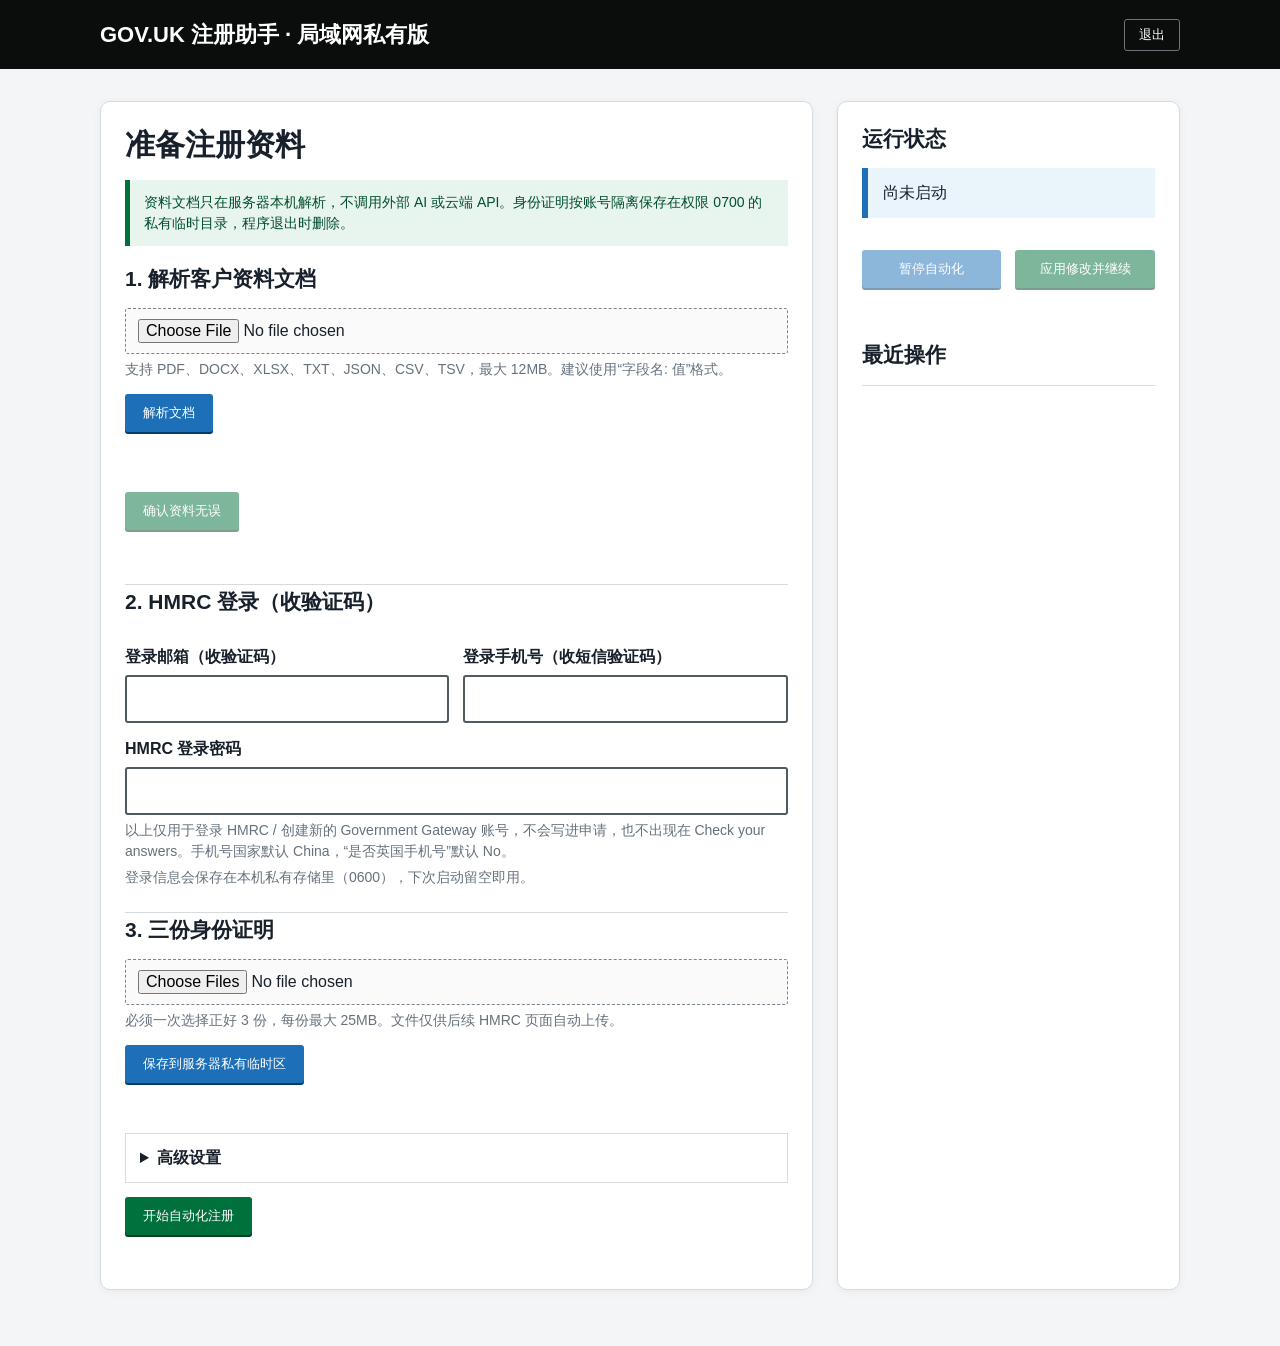
==== vat_automation/static/index.html @ 2636f889 "抓到 GG 账号立刻落库；客户已有账号时自动用 Government Gateway 登录 - remember_gateway_user_id 现在抓到就写本机存储，建号成功后随时中断都不丢账号（不" ====
<!doctype html>
<html lang="zh-CN">
<head>
  <meta charset="utf-8">
  <meta name="viewport" content="width=device-width,initial-scale=1">
  <title>GOV.UK 注册助手</title>
  <style>
    :root { color-scheme:light; --ink:#18212b; --muted:#66717d; --blue:#1d70b8; --green:#00703c; --red:#d4351c; --bg:#f3f5f7; --line:#d6dbe0; }
    * { box-sizing:border-box; }
    body { margin:0; background:var(--bg); color:var(--ink); font:16px/1.5 -apple-system,BlinkMacSystemFont,"Segoe UI",sans-serif; }
    header { background:#0b0c0c; color:white; padding:18px 0; }
    header div,main { width:min(1080px,calc(100% - 32px)); margin:auto; }
    header div { display:flex; align-items:center; justify-content:space-between; gap:16px; }
    header strong { font-size:22px; }
    header .who { font-size:14px; color:#c9ced3; }
    header button { margin:0; padding:6px 14px; background:transparent; border:1px solid #6d7378; color:white; border-radius:3px; font:600 14px inherit; cursor:pointer; box-shadow:none; }
    main { display:grid; grid-template-columns:minmax(0,1.35fr) minmax(300px,.65fr); gap:24px; padding:32px 0 56px; }
    .card { background:white; border:1px solid var(--line); border-radius:10px; padding:24px; box-shadow:0 2px 10px #0000000d; }
    h1,h2,h3 { margin:0 0 16px; line-height:1.25; } h1 { font-size:30px; } h2 { font-size:21px; } h3 { font-size:18px; margin-top:26px; }
    label { display:block; font-weight:650; margin:14px 0 6px; }
    input,select,textarea { width:100%; padding:10px 12px; border:2px solid #505a5f; border-radius:3px; font:inherit; background:white; }
    textarea { min-height:82px; resize:vertical; }
    input:focus,select:focus,textarea:focus { outline:3px solid #ffdd00; border-color:#0b0c0c; }
    input[type=file] { border:1px dashed #7a858e; background:#fafafa; }
    input[readonly] { background:#eef1f3; border-style:dashed; color:var(--muted); }
    .row { display:grid; grid-template-columns:1fr 1fr; gap:14px; }
    button { margin-top:14px; padding:10px 18px; border:0; border-radius:3px; background:var(--green); color:white; font:700 16px inherit; cursor:pointer; box-shadow:0 2px 0 #003d20; }
    button.secondary { background:var(--blue); box-shadow:0 2px 0 #003b67; }
    button.danger { background:var(--red); box-shadow:0 2px 0 #7a1d0f; }
    button:disabled { opacity:.5; cursor:not-allowed; }
    .section { border-top:1px solid var(--line); margin-top:24px; padding-top:4px; }
    .hint,.meta { overflow-wrap:anywhere; color:var(--muted); font-size:14px; margin-top:5px; }
    .notice { padding:12px 14px; margin-bottom:20px; font-size:14px; background:#fff7bf; border-left:5px solid #ffdd00; }
    .local { color:#004f2d; background:#e8f4ee; border-left-color:var(--green); }
    .message { min-height:22px; margin-top:8px; font-size:14px; }
    .message.error { color:var(--red); }
    .message.ok { color:var(--green); }
    .warnings { color:#7a3b00; padding-left:22px; }
    .fields { display:grid; grid-template-columns:1fr 1fr; gap:0 14px; margin-top:10px; }
    .fields .wide { grid-column:1/-1; }
    details { margin-top:20px; border:1px solid var(--line); padding:12px 14px; }
    summary { cursor:pointer; font-weight:700; }
    .group-section { margin-top:14px; border:1px solid var(--line); }
    .group-section > summary { padding:11px 14px; background:#f0f2f4; font-weight:700; }
    .group-badge { margin-left:10px; font-size:13px; font-weight:600; }
    .group-badge.ok { color:var(--green); }
    .group-badge.miss { color:var(--red); }
    .group-body { padding:12px 14px; }
    .group-grid { display:grid; grid-template-columns:1fr 1fr; gap:0 14px; }
    .group-grid .wide { grid-column:1/-1; }
    .field-missing { border-color:var(--red) !important; }
    .addr-preview { border:1px dashed #7a858e; background:#fafafa; padding:12px 14px; margin-top:10px; }
    .addr-preview .addr-title { font-weight:700; font-size:14px; color:var(--muted); }
    .addr-lines { white-space:pre-line; overflow-wrap:anywhere; margin:8px 0 10px; }
    .addr-preview button { margin:0; padding:6px 12px; font-size:14px; box-shadow:none; }
    .fixed-row { display:grid; grid-template-columns:minmax(130px,.85fr) minmax(0,1.7fr); gap:12px; padding:8px 0; border-top:1px solid var(--line); }
    .fixed-row .review-key { font-weight:650; overflow-wrap:anywhere; }
    .fixed-row .review-value { overflow-wrap:anywhere; white-space:pre-line; }
    .status { border-left:6px solid var(--blue); padding:13px 15px; background:#eaf4fb; margin-bottom:18px; }
    .status.waiting_code { border-color:#f47738; background:#fff3e8; }
    .status.pausing,.status.paused { border-color:#ffdd00; background:#fff7bf; }
    .status.reviewing,.status.editing { border-color:#4c2c92; background:#efeaf7; }
    .status.failed,.status.stopped { border-color:var(--red); background:#fbeaea; }
    .status.completed { border-color:var(--green); background:#e8f4ee; }
    #otp { display:none; padding:16px; border:2px solid #f47738; margin:18px 0; background:#fff9f3; }
    #busy { display:none; padding:12px 14px; margin-bottom:16px; font-size:14px; background:#fff7bf; border-left:5px solid #ffdd00; }
    #review { display:none; margin-top:24px; }
    .review-download { display:inline-block; margin:4px 0 10px; font-weight:700; }
    .review-section { margin-top:14px; border:1px solid var(--line); }
    .review-section > summary { padding:11px 14px; background:#f0f2f4; font-weight:700; }
    .review-row { display:grid; grid-template-columns:minmax(130px,.85fr) minmax(0,1.7fr) auto; gap:12px; padding:10px 14px; border-top:1px solid var(--line); align-items:start; }
    .review-row .review-key { font-weight:650; overflow-wrap:anywhere; }
    .review-row .review-value { overflow-wrap:anywhere; white-space:pre-line; }
    .review-row button { margin:0; padding:6px 12px; font-size:14px; box-shadow:none; }
    .review-subject { margin:16px 0 4px; font-weight:700; }
    .events { max-height:360px; overflow:auto; padding:0; list-style:none; border-top:1px solid var(--line); }
    .events li { padding:9px 0; border-bottom:1px solid var(--line); font-size:13px; }
    @media (max-width:800px) { main { grid-template-columns:1fr; } .row,.fields { grid-template-columns:1fr; } .fields .wide { grid-column:auto; } .review-row { grid-template-columns:1fr; gap:6px; } .group-grid { grid-template-columns:1fr; } .group-grid .wide { grid-column:auto; } }
  </style>
</head>
<body>
<header><div><strong id="brand">GOV.UK 注册助手 · 局域网私有版</strong><span><span id="who" class="who"></span> <button id="logout" type="button">退出</button></span></div></header>
<main>
  <section class="card">
    <h1>准备注册资料</h1>
    <p class="hint" id="flow-banner"></p>
    <div class="notice local">资料文档只在服务器本机解析，不调用外部 AI 或云端 API。身份证明按账号隔离保存在权限 0700 的私有临时目录，程序退出时删除。</div>
    <div id="busy"></div>

    <div>
      <h2>1. 解析客户资料文档</h2>
      <input id="source-document" type="file" accept=".pdf,.docx,.xlsx,.txt,.json,.csv,.tsv">
      <div class="hint">支持 PDF、DOCX、XLSX、TXT、JSON、CSV、TSV，最大 12MB。建议使用“字段名: 值”格式。</div>
      <button id="parse-document" class="secondary" type="button">解析文档</button>
      <div id="parse-message" class="message"></div>
      <ul id="parse-warnings" class="warnings"></ul>
      <div id="extracted-groups"></div>
      <button id="confirm-extraction" type="button" disabled>确认资料无误</button>
      <div id="confirm-message" class="message"></div>
    </div>

    <form id="start-form">
      <div class="section">
        <h2>2. HMRC 登录（收验证码）</h2>
        <div class="row">
          <div><label for="email">登录邮箱（收验证码）</label><input id="email" type="email" autocomplete="email"></div>
          <div><label for="phone">登录手机号（收短信验证码）</label><input id="phone" type="tel" autocomplete="tel"></div>
        </div>
        <label for="password">HMRC 登录密码</label>
        <input id="password" type="password" autocomplete="new-password">
        <div class="hint">以上仅用于登录 HMRC / 创建新的 Government Gateway 账号，不会写进申请，也不出现在 Check your answers。手机号国家默认 China，“是否英国手机号”默认 No。</div>
        <div class="hint" id="credential-hint">登录信息会保存在本机私有存储里（0600），下次启动留空即用。</div>
        <button id="clear-credentials" class="secondary" type="button" hidden>清除已保存的登录信息</button>
        <div id="gateway-box" hidden>
          <p class="hint">新建的 Government Gateway User ID：<b id="gateway-user-id"></b>。保存后下次直接用 Government Gateway 登录，不用再手动填。</p>
          <button id="save-credentials" class="secondary" type="button">保存我的 HMRC 登录信息</button>
          <div id="save-credentials-message" class="message"></div>
        </div>
      </div>

      <div class="section" id="identity-section">
        <h2 id="identity-title">3. 三份身份证明</h2>
        <input id="identity-files" type="file" multiple accept=".jpg,.jpeg,.bmp,.png,.pdf,.doc,.docx,.xls,.xlsx,.gif,.txt">
        <div class="hint" id="identity-hint">必须一次选择正好 3 份，每份最大 25MB。文件仅供后续 HMRC 页面自动上传。</div>
        <button id="save-identity" class="secondary" type="button">保存到服务器私有临时区</button>
        <div id="identity-message" class="message"></div>
      </div>

      <details>
        <summary>高级设置</summary>
        <label for="config">配置文件（由服务端启动参数固定）</label><input id="config" readonly>
        <label for="method">登录方式</label>
        <select id="method"><option>Create new sign in details</option><option>Government Gateway</option></select>
        <div class="hint" id="method-hint">新客户选 <b>Create new sign in details</b>：程序会自动建 Government Gateway 账号（需要邮箱、手机、密码）。客户已有账号才选 <b>Government Gateway</b>：需要 Gateway User ID 和密码。</div>
        <label for="user-id">Gateway User ID（已有账号才填）</label><input id="user-id" autocomplete="off">
        <label><input id="fresh" type="checkbox" checked style="width:auto"> 每次使用全新浏览器会话</label>
      </details>

      <button id="start" type="submit">开始自动化注册</button>
      <div id="form-error" class="message error"></div>
    </form>

    <div id="review" class="section">
      <h2>最终核对</h2>
      <div class="notice">请逐项核对下方与 HMRC 核对页一致的内容。确认操作不可撤销：确认后程序会点击 HMRC 的提交按钮，正式提交申请。</div>
      <a id="review-download" class="review-download" href="/api/final-review/pdf" download>存档：下载完整 PDF</a>
      <div id="review-changes"></div>
      <div id="remote-edit" style="display:none">
        <h3 id="remote-edit-heading">远程修改 HMRC 信息</h3>
        <ul id="remote-edit-errors" class="warnings"></ul>
        <div id="remote-edit-fields" class="fields"></div>
        <label for="remote-edit-action">下一步操作</label>
        <select id="remote-edit-action"></select>
        <button id="remote-edit-submit" type="button">保存修改并继续</button>
        <div id="remote-edit-message" class="message"></div>
      </div>
      <div id="review-subject" class="review-subject" hidden></div>
      <label><input id="review-submit-consent" type="checkbox" style="width:auto"> 我确认资料真实、完整且无误，并同意正式提交到 HMRC</label>
      <button id="review-confirm" class="danger" type="button" disabled>确认并提交到 HMRC</button>
      <div id="review-message" class="message"></div>
    </div>
  </section>

  <aside class="card">
    <h2>运行状态</h2>
    <div id="status" class="status">尚未启动</div>
    <div id="otp">
      <strong>请输入刚收到的验证码</strong>
      <input id="code" autocomplete="one-time-code" placeholder="邮箱或短信验证码">
      <button id="send-code" type="button">提交验证码</button>
      <div id="code-error" class="message error"></div>
    </div>
    <div class="row">
      <button id="pause" class="secondary" type="button" disabled>暂停自动化</button>
      <button id="continue" type="button" disabled>应用修改并继续</button>
    </div>
    <div id="pause-error" class="message error"></div>
    <div id="heading" class="meta"></div><div id="url" class="meta"></div>
    <h2 style="margin-top:24px">最近操作</h2><ul id="events" class="events"></ul>

    <div id="admin-panel" style="display:none">
      <h2 style="margin-top:24px">账号管理</h2>
      <ul id="user-list" class="events"></ul>
      <label for="new-username">用户名</label>
      <input id="new-username" autocomplete="off" autocapitalize="none" spellcheck="false">
      <div class="hint">小写字母、数字、点、下划线或短横线，2-32 个字符。</div>
      <label for="new-password">密码（至少 12 个字符）</label>
      <input id="new-password" type="password" autocomplete="new-password">
      <label style="font-weight:400"><input id="new-admin" type="checkbox" style="width:auto"> 授予管理员权限</label>
      <button id="add-user" class="secondary" type="button">添加账号 / 重置密码</button>
      <div id="admin-message" class="message"></div>
    </div>
  </aside>
</main>
<script>
const $ = id => document.getElementById(id);
const esc = value => String(value ?? '').replace(/[&<>"']/g, c => ({'&':'&amp;','<':'&lt;','>':'&gt;','"':'&quot;',"'":'&#39;'}[c]));
const csrf = () => (document.cookie.match(/(?:^|;\s*)vat_csrf=([^;]*)/) || ['', ''])[1];
let extractedValues = {};
let extractedLabels = {};
let identityCount = 0;
let identityRequired = 3;
let credentialsRemembered = false;
let credentialsFromEnv = [];
let credentialsStored = false;
let storedHasPassword = false;
let signInMethodPreset = false;
let extractionConfirmed = false;
let currentStatus = 'idle';
let reviewChangesSignature = '';
let reviewEditInFlight = false;
let remoteEditSignature = '';
let remoteEditInfo = null;

async function post(url, body) {
  const isForm = body instanceof FormData;
  const headers = {'X-CSRF-Token': csrf()};
  if (!isForm) headers['Content-Type'] = 'application/json';
  const response = await fetch(url, {
    method: 'POST',
    headers,
    body: body === undefined ? null : (isForm ? body : JSON.stringify(body))
  });
  if (response.status === 401) { window.location.href = '/login'; throw new Error('登录已过期'); }
  return response;
}

function setMessage(id, text, kind='') {
  const element = $(id); element.textContent = text; element.className = 'message ' + kind;
}

function syncExtractedValues() {
  document.querySelectorAll('[data-extracted-key]').forEach(input => {
    const value = input.value.trim();
    if (value) extractedValues[input.dataset.extractedKey] = value;
    else delete extractedValues[input.dataset.extractedKey];
  });
}

function invalidateConfirmation(message='') {
  extractionConfirmed = false;
  if (message) setMessage('confirm-message', message, 'error');
}

// 与 HMRC Check your answers 的 section 对齐：准备页按同一套分组预演。
const FIELD_GROUPS = [
  {title:'项目信息', fields:['project_code','application_reference'], required:['project_code','application_reference']},
  {title:'关于你（About you）', fields:['full_name','first_name','last_name','birth_date'], required:['full_name','birth_date']},
  {title:'居住地址（Home address）', lineKeys:['home_premises','home_street','home_locality','home_city','home_region','home_postcode','home_country'], sourceKeys:['residential_address'], sourceTitle:'原始居住地址（拆分来源）', required:['home_premises','home_street','home_country']},
  {title:'核实企业（Verify your business）', fields:['business_name','company_registration_number','company_registration_country','company_incorporation_date'], required:['business_name']},
  {title:'业务与经营地址（About the business）', fields:['business_description'], optionalFields:['trading_name'], optionalTitle:'选填：交易名称（不填则 HMRC 沿用公司正式名称）', lineKeys:['premises','street','locality','city','region','postcode','country'], sourceKeys:['business_address','business_postcode'], sourceTitle:'原始注册地址（拆分来源）', required:['premises','street','postcode','country','business_description']},
  {title:'联系方式（会进入申请）', fields:['email','phone','vat_contact_email','business_phone'], required:['email','phone']},
];
const REQUIRED_KEYS = FIELD_GROUPS.flatMap(group => group.required || []);
const VAT_RULES_ROWS = [
  ['Standard rate (20%) VAT taxable turnover for next 12 months','£10,000'],
  ['Reduced rate (5%) VAT taxable turnover for next 12 months','£0'],
  ['Zero rate (0%) VAT taxable turnover for next 12 months','£0'],
  ['Standard Industry Classification codes','47910 - Retail sale via mail order houses or via Internet'],
  ['VAT Returns','按注册月份自动选择季度申报组'],
];
let renderedGroups = [];

function fieldInputHtml(key, wide=false) {
  const label = extractedLabels[key] || key;
  const value = esc(extractedValues[key] || '');
  const control = key === 'business_description'
    ? `<textarea data-extracted-key="${key}">${value}</textarea>`
    : `<input data-extracted-key="${key}" value="${value}">`;
  return `<div class="${wide ? 'wide' : ''}"><label>${esc(label)}</label>${control}</div>`;
}

function renderGroupSection(group, index) {
  const parts = [];
  const optional = group.optionalFields || [];
  const shownOptional = optional.filter(key => (extractedValues[key] || '').trim());
  const hiddenOptional = optional.filter(key => !shownOptional.includes(key));
  const mainFields = [...shownOptional, ...(group.fields || [])];
  if (mainFields.length) {
    parts.push(`<div class="group-grid">${mainFields.map(key => fieldInputHtml(key, key === 'business_description')).join('')}</div>`);
  }
  if (hiddenOptional.length) {
    parts.push(`
      <details class="sub-details">
        <summary>${esc(group.optionalTitle || '选填字段（默认留空）')}</summary>
        <div class="group-grid">${hiddenOptional.map(key => fieldInputHtml(key)).join('')}</div>
      </details>`);
  }
  if (group.lineKeys) {
    const gid = `addr-${index}`;
    parts.push(`
      <div class="addr-preview">
        <div class="addr-title">预览（与 HMRC 核对页一致）</div>
        <div class="addr-lines" data-addr-lines="${gid}"></div>
        <button type="button" class="secondary" data-addr-toggle="${gid}">改地址</button>
      </div>
      <div data-addr-edit="${gid}" hidden>
        <div class="group-grid">${group.lineKeys.map(key => fieldInputHtml(key)).join('')}</div>
      </div>`);
  }
  if (group.sourceKeys && group.sourceKeys.length) {
    parts.push(`
      <details class="sub-details">
        <summary>${esc(group.sourceTitle || '原始地址（拆分来源）')}</summary>
        <div class="group-grid">${group.sourceKeys.map(key => fieldInputHtml(key, true)).join('')}</div>
      </details>`);
  }
  return `
    <details class="group-section" open data-group-index="${index}">
      <summary>${esc(group.title)}<span class="group-badge" data-group-badge></span></summary>
      <div class="group-body">${parts.join('')}</div>
    </details>`;
}

function renderVatRulesSection() {
  return `
    <details class="group-section" open>
      <summary>VAT 细则（固定规则，随申请提交）<span class="group-badge ok">固定</span></summary>
      <div class="group-body">
        ${VAT_RULES_ROWS.map(([key, value]) => `<div class="fixed-row"><div class="review-key">${esc(key)}</div><div class="review-value">${esc(value)}</div></div>`).join('')}
        <div class="hint">固定自动化规则：不从文档解析，也不能在页面中修改。</div>
      </div>
    </details>`;
}

function renderExtractedGroups() {
  const known = new Set(FIELD_GROUPS.flatMap(group => [...(group.fields||[]), ...(group.optionalFields||[]), ...(group.lineKeys||[]), ...(group.sourceKeys||[])]));
  const extras = Object.keys(extractedLabels).filter(key => !known.has(key));
  renderedGroups = extras.length ? [...FIELD_GROUPS, {title:'其他字段', fields:extras, required:[]}] : [...FIELD_GROUPS];
  const wrap = $('extracted-groups');
  wrap.innerHTML = renderedGroups.map(renderGroupSection).join('') + renderVatRulesSection();
  wrap.querySelectorAll('[data-extracted-key]').forEach(input => {
    input.addEventListener('input', () => invalidateConfirmation('资料已修改，请重新确认。'));
  });
  wrap.querySelectorAll('[data-addr-toggle]').forEach(button => {
    button.addEventListener('click', () => {
      const edit = wrap.querySelector(`[data-addr-edit="${button.dataset.addrToggle}"]`);
      edit.hidden = !edit.hidden;
      button.textContent = edit.hidden ? '改地址' : '收起地址编辑';
      updateGroupBadges();
    });
  });
  refreshAddrPreviews();
  updateGroupBadges();
}

function currentFieldValue(key) {
  const input = document.querySelector(`[data-extracted-key="${key}"]`);
  return input ? input.value.trim() : '';
}

function refreshAddrPreviews() {
  document.querySelectorAll('[data-addr-lines]').forEach(el => {
    const group = renderedGroups.find((_, index) => `addr-${index}` === el.dataset.addrLines);
    if (!group) return;
    const lines = group.lineKeys.map(key => currentFieldValue(key)).filter(Boolean);
    el.textContent = lines.length ? lines.join('\n') : '尚未填写，点「改地址」补充。';
  });
}

function updateGroupBadges() {
  document.querySelectorAll('[data-group-index]').forEach(section => {
    const group = renderedGroups[Number(section.dataset.groupIndex)];
    if (!group) return;
    const badge = section.querySelector('[data-group-badge]');
    const required = group.required || [];
    const missing = required.filter(key => !currentFieldValue(key));
    if (!required.length) {
      badge.textContent = ''; badge.className = 'group-badge';
    } else if (!missing.length) {
      badge.textContent = '✓'; badge.className = 'group-badge ok';
    } else {
      badge.textContent = `缺 ${missing.length} 项`; badge.className = 'group-badge miss';
    }
    required.forEach(key => {
      const input = document.querySelector(`[data-extracted-key="${key}"]`);
      if (input) input.classList.toggle('field-missing', !currentFieldValue(key));
    });
  });
}

function revealField(input) {
  let node = input;
  while (node) {
    if (node.tagName === 'DETAILS') node.open = true;
    node = node.parentElement;
  }
  const edit = input.closest('[data-addr-edit]');
  if (edit && edit.hidden) {
    edit.hidden = false;
    const toggle = document.querySelector(`[data-addr-toggle="${edit.dataset.addrEdit}"]`);
    if (toggle) toggle.textContent = '收起地址编辑';
  }
}

$('logout').addEventListener('click', async () => {
  await post('/api/logout');
  window.location.href = '/login';
});

$('parse-document').addEventListener('click', async () => {
  const file = $('source-document').files[0];
  if (!file) { setMessage('parse-message', '请先选择资料文档。', 'error'); return; }
  setMessage('parse-message', '正在服务器本机解析…');
  const data = new FormData(); data.append('file', file);
  try {
    const response = await post('/api/parse-document', data);
    const body = await response.json();
    if (!response.ok) throw new Error(body.detail || '解析失败');
    extractedValues = body.values || {}; extractedLabels = body.labels || {};
    invalidateConfirmation();
    renderExtractedGroups();
    $('confirm-extraction').disabled = false;
    $('parse-warnings').innerHTML = (body.warnings || []).map(item => `<li>${esc(item)}</li>`).join('');
    setMessage('parse-message', `解析完成，识别到 ${Object.keys(extractedValues).length} 个字段。请检查并修正下方内容。`, 'ok');
  } catch (error) { setMessage('parse-message', error.message, 'error'); }
});

$('confirm-extraction').addEventListener('click', () => {
  syncExtractedValues();
  const missing = REQUIRED_KEYS.filter(key => !extractedValues[key]);
  if (missing.length) {
    const names = missing.map(key => extractedLabels[key] || key);
    invalidateConfirmation('以下必要资料仍为空：' + names.join('、'));
    const first = document.querySelector(`[data-extracted-key="${missing[0]}"]`);
    if (first) { revealField(first); first.focus(); }
    return;
  }
  extractionConfirmed = true;
  setMessage('confirm-message', '已确认当前提取资料无误。如再次修改任何字段，需要重新确认。', 'ok');
});

$('extracted-groups').addEventListener('input', event => {
  if (!event.target.dataset.extractedKey) return;
  refreshAddrPreviews();
  updateGroupBadges();
});

$('save-identity').addEventListener('click', async () => {
  const files = [...$('identity-files').files];
  if (files.length !== 3) { setMessage('identity-message', '请一次选择正好 3 份文件。', 'error'); return; }
  setMessage('identity-message', '正在保存到服务器私有临时区…');
  const data = new FormData(); files.forEach(file => data.append('files', file));
  try {
    const response = await post('/api/identity-documents', data);
    const body = await response.json();
    if (!response.ok) throw new Error(body.detail || '保存失败');
    identityCount = body.count;
    setMessage('identity-message', `已安全保存 ${body.count} 份：${body.names.join('、')}`, 'ok');
  } catch (error) { identityCount = 0; setMessage('identity-message', error.message, 'error'); }
});

$('start-form').addEventListener('submit', async event => {
  event.preventDefault(); setMessage('form-error', ''); syncExtractedValues();
  if (!extractionConfirmed) { setMessage('form-error', '请先检查提取结果并点击“确认资料无误”。', 'error'); return; }
  if (!extractedValues.full_name) { setMessage('form-error', '资料中缺少负责人姓名，请先解析文档或在提取结果中补充。', 'error'); return; }
  if (identityCount < identityRequired) { setMessage('form-error', `请先保存 ${identityRequired} 份身份证明文件。`, 'error'); return; }
  const method = $('method').value;
  const hasDefaultCredentials = credentialsStored || credentialsRemembered || credentialsFromEnv.length > 0;
  const passwordReady = !!$('password').value
    || storedHasPassword || credentialsRemembered
    || credentialsFromEnv.includes('HMRC_PASSWORD');
  if (method === 'Government Gateway') {
    const userReady = !!$('user-id').value || credentialsStored || credentialsRemembered;
    if (!userReady) {
      setMessage('form-error', 'Government Gateway 登录要填 Gateway User ID 和密码；客户还没有账号请把登录方式改成“Create new sign in details”。', 'error'); return;
    }
  } else if (!hasDefaultCredentials && !$('email').value) {
    setMessage('form-error', '新建 Government Gateway 账号要填登录邮箱和密码（手机号用于收短信验证码）。', 'error'); return;
  }
  if (!passwordReady) {
    setMessage('form-error', '请填写 HMRC 登录密码；如果所有客户共用同一个密码，把它写进 .env 的 HMRC_PASSWORD 就不用每次填。', 'error'); return;
  }
  const credentials = {
    HMRC_SIGN_IN_METHOD:$('method').value, HMRC_EMAIL:$('email').value,
    HMRC_USER_ID:$('user-id').value, HMRC_PASSWORD:$('password').value,
    HMRC_FULL_NAME:extractedValues.full_name, HMRC_MFA_METHOD:'Text message',
    HMRC_MFA_PHONE:$('phone').value, HMRC_MFA_PHONE_IS_UK:'No',
    HMRC_MFA_PHONE_COUNTRY:'China', HMRC_IS_TAX_AGENT:'No', HMRC_ACCESS_AS_BUSINESS:'Yes'
  };
  try {
    const response = await post('/api/start', {fresh_session:$('fresh').checked, resume:false, credentials, extracted_values:extractedValues, extracted_confirmed:extractionConfirmed});
    const body = await response.json();
    if (!response.ok) throw new Error(body.detail || '启动失败');
    $('password').value = '';
  } catch (error) { setMessage('form-error', error.message, 'error'); }
});

$('clear-credentials').addEventListener('click', async () => {
  setMessage('form-error', '');
  const response = await post('/api/credentials/clear', {});
  const body = await response.json();
  if (!response.ok) { setMessage('form-error', body.detail || '清除失败', 'error'); return; }
  credentialsRemembered = false;
  credentialsStored = false;
  $('password').value = '';
  $('clear-credentials').hidden = true;
  $('credential-hint').textContent = '已清除保存的登录信息，下次启动请重新填写邮箱和密码。';
});

$('save-credentials').addEventListener('click', async () => {
  setMessage('save-credentials-message', '');
  const response = await post('/api/credentials/save', {});
  const body = await response.json();
  if (!response.ok) { setMessage('save-credentials-message', body.detail || '保存失败', 'error'); return; }
  credentialsStored = true;
  setMessage('save-credentials-message', '已保存（本机私有存储，0600）；以后登录方式选 Government Gateway，输入框留空即可。', 'ok');
});

$('send-code').addEventListener('click', async () => {
  setMessage('code-error', '');
  const response = await post('/api/code', {code:$('code').value});
  const body = await response.json();
  if (!response.ok) setMessage('code-error', body.detail || '提交失败', 'error'); else $('code').value = '';
});

$('pause').addEventListener('click', async () => {
  setMessage('pause-error', '');
  const response = await post('/api/pause');
  const body = await response.json();
  if (!response.ok) setMessage('pause-error', body.detail || '暂停失败', 'error');
});

$('continue').addEventListener('click', async () => {
  setMessage('pause-error', ''); syncExtractedValues();
  if (!extractionConfirmed) {
    setMessage('pause-error', '修改资料后请先点击“确认资料无误”。', 'error');
    return;
  }
  const response = await post('/api/continue', {extracted_values:extractedValues, extracted_confirmed:extractionConfirmed});
  const body = await response.json();
  if (!response.ok) setMessage('pause-error', body.detail || '继续失败', 'error');
});

$('review-confirm').addEventListener('click', async () => {
  setMessage('review-message', '');
  if (!$('review-submit-consent').checked) {
    setMessage('review-message', '请先勾选提交确认。', 'error');
    return;
  }
  $('review-confirm').disabled = true;
  const response = await post('/api/final-review/confirm', {confirmed:true});
  const body = await response.json();
  if (!response.ok) {
    setMessage('review-message', body.detail || '提交确认失败', 'error');
    $('review-confirm').disabled = false;
  } else {
    setMessage('review-message', '确认已发送，程序正在点击 HMRC 的提交按钮。', 'ok');
  }
});

function renderRemoteEdit(info) {
  if (!info || !info.available) {
    $('remote-edit').style.display = 'none';
    remoteEditInfo = null;
    remoteEditSignature = '';
    return;
  }
  const signature = JSON.stringify(info);
  $('remote-edit').style.display = 'block';
  if (signature === remoteEditSignature) return;
  remoteEditSignature = signature;
  remoteEditInfo = info;
  $('remote-edit-heading').textContent = info.heading || '远程修改 HMRC 信息';
  $('remote-edit-errors').innerHTML = (info.errors || []).map(item => `<li>${esc(item)}</li>`).join('');
  $('remote-edit-fields').innerHTML = (info.fields || []).map((field, fieldIndex) => {
    const key = esc(field.key || '');
    const label = esc(field.label || field.key || '字段');
    const required = field.required ? ' <span style="color:#d4351c">*</span>' : '';
    const value = field.value;
    if (field.kind === 'radio') {
      const options = (field.options || []).map(option => {
        const checked = String(option.value) === String(value) ? ' checked' : '';
        return `<label style="font-weight:400"><input type="radio" name="remote-${fieldIndex}" data-remote-key="${key}" value="${esc(option.value)}" style="width:auto"${checked}> ${esc(option.label)}</label>`;
      }).join('');
      return `<fieldset class="wide"><legend>${label}${required}</legend>${options}</fieldset>`;
    }
    if (field.kind === 'checkbox-group') {
      const selected = new Set((Array.isArray(value) ? value : []).map(String));
      const options = (field.options || []).map(option => {
        const checked = selected.has(String(option.value)) ? ' checked' : '';
        return `<label style="font-weight:400"><input type="checkbox" data-remote-key="${key}" value="${esc(option.value)}" style="width:auto"${checked}> ${esc(option.label)}</label>`;
      }).join('');
      return `<fieldset class="wide"><legend>${label}${required}</legend>${options}</fieldset>`;
    }
    if (field.kind === 'checkbox') {
      return `<div class="wide"><label style="font-weight:400"><input type="checkbox" data-remote-key="${key}" style="width:auto"${value ? ' checked' : ''}> ${label}${required}</label></div>`;
    }
    if (field.kind === 'select-one') {
      const options = (field.options || []).map(option => `<option value="${esc(option.value)}"${String(option.value) === String(value) ? ' selected' : ''}>${esc(option.label)}</option>`).join('');
      return `<div><label>${label}${required}</label><select data-remote-key="${key}">${options}</select></div>`;
    }
    if (field.kind === 'textarea') {
      return `<div class="wide"><label>${label}${required}</label><textarea data-remote-key="${key}">${esc(value || '')}</textarea></div>`;
    }
    const inputType = ['email','tel','number','date','month'].includes(field.kind) ? field.kind : 'text';
    return `<div><label>${label}${required}</label><input type="${inputType}" data-remote-key="${key}" value="${esc(value || '')}"></div>`;
  }).join('');
  $('remote-edit-action').innerHTML = (info.actions || []).map(action => `<option value="${esc(action)}">${esc(action)}</option>`).join('');
  $('remote-edit-submit').disabled = !(info.actions || []).length;
  setMessage('remote-edit-message', '');
}

$('remote-edit-submit').addEventListener('click', async () => {
  if (!remoteEditInfo) return;
  const answers = {};
  for (const field of (remoteEditInfo.fields || [])) {
    const controls = [...document.querySelectorAll('[data-remote-key]')].filter(item => item.dataset.remoteKey === field.key);
    if (field.kind === 'radio') answers[field.key] = controls.find(item => item.checked)?.value || '';
    else if (field.kind === 'checkbox-group') answers[field.key] = controls.filter(item => item.checked).map(item => item.value);
    else if (field.kind === 'checkbox') answers[field.key] = !!controls[0]?.checked;
    else answers[field.key] = controls[0]?.value ?? '';
  }
  $('remote-edit-submit').disabled = true;
  setMessage('remote-edit-message', '正在应用到 HMRC…');
  const response = await post('/api/final-review/edit/submit', {answers, action:$('remote-edit-action').value});
  const body = await response.json();
  if (!response.ok) {
    setMessage('remote-edit-message', body.detail || '远程修改提交失败', 'error');
    $('remote-edit-submit').disabled = false;
  } else {
    setMessage('remote-edit-message', '已发送，正在等待 HMRC 返回下一页。', 'ok');
  }
});

$('review-submit-consent').addEventListener('change', () => {
  $('review-confirm').disabled = currentStatus !== 'reviewing' || !$('review-submit-consent').checked;
});

let isAdmin = false;
let usersLoaded = false;

async function loadUsers() {
  try {
    const response = await fetch('/api/users');
    if (!response.ok) return;
    const body = await response.json();
    $('user-list').innerHTML = body.users.map(item =>
      `<li>${esc(item.username)}${item.admin ? ' · <b>管理员</b>' : ''} <a href="#" data-remove-user="${esc(item.username)}" style="float:right;color:var(--red)">删除</a></li>`
    ).join('');
    document.querySelectorAll('[data-remove-user]').forEach(link => {
      link.addEventListener('click', async event => {
        event.preventDefault();
        const name = link.dataset.removeUser;
        if (!confirm(`确认删除账号 ${name}？其会话将立即失效。`)) return;
        const removal = await post('/api/users/delete', {username: name});
        const result = await removal.json();
        if (!removal.ok) setMessage('admin-message', result.detail || '删除失败', 'error');
        else { setMessage('admin-message', `已删除 ${name}`, 'ok'); loadUsers(); }
      });
    });
  } catch (_) {}
}

$('add-user').addEventListener('click', async () => {
  setMessage('admin-message', '');
  const response = await post('/api/users', {
    username: $('new-username').value.trim(),
    password: $('new-password').value,
    admin: $('new-admin').checked
  });
  const body = await response.json();
  if (!response.ok) { setMessage('admin-message', body.detail || '操作失败', 'error'); return; }
  setMessage('admin-message', body.action === 'reset' ? `已重置 ${body.user} 的密码` : `已创建账号 ${body.user}`, 'ok');
  $('new-username').value = ''; $('new-password').value = ''; $('new-admin').checked = false;
  loadUsers();
});

function showAdmin(admin) {
  isAdmin = !!admin;
  $('admin-panel').style.display = isAdmin ? 'block' : 'none';
  if (isAdmin && !usersLoaded) { usersLoaded = true; loadUsers(); }
}

function renderReviewChanges(changes) {
  reviewEditInFlight = false;
  const wrap = $('review-changes');
  if (!changes.length) {
    wrap.innerHTML = '<p class="hint">当前 HMRC 核对页没有可修改的项目，请对照上方存档逐项核对。</p>';
    return;
  }
  const groups = new Map();
  for (const item of changes) {
    const section = (item.section || '').trim() || '申请内容';
    if (!groups.has(section)) groups.set(section, []);
    groups.get(section).push(item);
  }
  wrap.innerHTML = [...groups.entries()].map(([section, items]) => `
    <details class="review-section" open>
      <summary>${esc(section)}</summary>
      ${items.map(item => `
        <div class="review-row">
          <div class="review-key">${esc(item.field || item.label)}</div>
          <div class="review-value">${esc(item.value || '—')}</div>
          <button type="button" class="secondary review-change-btn" data-change-target="${esc(item.id)}">修改</button>
        </div>`).join('')}
    </details>`).join('');
  wrap.querySelectorAll('.review-change-btn').forEach(button => {
    button.addEventListener('click', () => requestReviewEdit(button.dataset.changeTarget));
  });
  updateReviewButtons();
}

function updateReviewButtons() {
  document.querySelectorAll('.review-change-btn').forEach(button => {
    button.disabled = currentStatus !== 'reviewing' || reviewEditInFlight;
  });
}

async function requestReviewEdit(target) {
  setMessage('review-message', '');
  reviewEditInFlight = true;
  updateReviewButtons();
  const response = await post('/api/final-review/edit', {target});
  const body = await response.json();
  if (!response.ok) {
    setMessage('review-message', body.detail || '进入修改模式失败', 'error');
    reviewEditInFlight = false;
    updateReviewButtons();
  } else {
    $('review-submit-consent').checked = false;
    setMessage('review-message', '正在读取所选 HMRC 修改页面，字段和当前值会同步到下方。', 'ok');
  }
}

function showReview(info) {
  if (!info || !info.available) {
    $('review').style.display = 'none';
    $('review-submit-consent').checked = false;
    $('review-confirm').disabled = true;
    renderRemoteEdit(null);
    return;
  }
  $('review').style.display = 'block';
  const subject = (extractedValues.business_name || '').trim();
  $('review-subject').hidden = !subject;
  if (subject) {
    $('review-subject').textContent = `将把 ${subject} 的 VAT 注册申请正式提交到 HMRC，操作不可撤销。`;
  }
  if (info.pdf) {
    $('review-download').setAttribute('href', '/api/final-review/pdf');
    $('review-download').textContent = '存档：下载完整 PDF';
  } else if (info.png) {
    $('review-download').setAttribute('href', '/api/final-review/png');
    $('review-download').textContent = '存档：下载完整截图（PDF 生成失败）';
  }
  const changes = info.changes || [];
  const changesSignature = JSON.stringify(changes);
  if (changesSignature !== reviewChangesSignature) {
    reviewChangesSignature = changesSignature;
    renderReviewChanges(changes);
  }
  renderRemoteEdit(info.edit);
}

let flowSignature = '';
function showFlow(flowName, configName) {
  // 同一个服务端配置只渲染一次，避免每秒刷新时反复改写标题。
  const signature = `${flowName}|${configName}`;
  if (signature === flowSignature) return;
  flowSignature = signature;
  $('brand').textContent = flowName
    ? `${flowName} · 局域网私有版`
    : 'GOV.UK 注册助手 · 局域网私有版';
  document.title = flowName ? `${flowName} · 注册助手` : 'GOV.UK 注册助手';
  $('flow-banner').textContent = configName
    ? `当前流程：${flowName || '配置里未声明 flow_name'}　配置文件：${configName}`
    : '';
}

async function refresh() {
  try {
    const response = await fetch('/api/status');
    if (response.status === 401) { window.location.href = '/login'; return; }
    const state = await response.json();
    currentStatus = state.status || 'idle';
    $('who').textContent = state.user ? '当前账号：' + state.user : '';
    if ($('config').value !== (state.config || '')) $('config').value = state.config || '';
    $('status').className = 'status ' + state.status; $('status').textContent = state.message;
    $('heading').textContent = state.heading ? '页面：' + state.heading : '';
    $('url').textContent = state.url ? 'URL：' + state.url : '';
    $('otp').style.display = state.status === 'waiting_code' ? 'block' : 'none';
    $('busy').style.display = state.busy_with ? 'block' : 'none';
    if (state.busy_with) $('busy').textContent = `当前有 ${state.busy_with} 的任务在运行，一次只能跑一个客户，请等待其结束。`;
    $('start').disabled = ['starting','running','waiting_code','pausing','paused','reviewing','editing'].includes(state.status) || !!state.busy_with;
    $('pause').disabled = state.status !== 'running';
    $('continue').disabled = state.status !== 'paused';
    identityCount = state.identity_documents || identityCount;
    credentialsRemembered = !!state.credentials_saved;
    $('clear-credentials').hidden = !credentialsRemembered;
    credentialsFromEnv = state.credentials_env || [];
    $('gateway-box').hidden = !state.gateway_user_id;
    $('gateway-user-id').textContent = state.gateway_user_id || '';
    const stored = state.credentials_stored || {};
    storedHasPassword = !!stored.has_password;
    if (stored.saved) {
      credentialsStored = true;
      const scope = state.credential_key && state.credential_key !== state.user
        ? `该客户（${state.credential_key}）` : '你';
      $('credential-hint').textContent =
        `已保存${scope}的 HMRC 登录信息：User ID ${stored.user_id || '（无）'}`
        + `${stored.email ? '，邮箱 ' + stored.email : ''}`
        + `${stored.has_password ? '，密码已保存' : '，但没有保存密码'}`
        + `。输入框留空即用。`;
    } else {
      credentialsStored = false;
    }
    if (!stored.saved && credentialsFromEnv.length) {
      const fixed = credentialsFromEnv.includes('HMRC_PASSWORD')
        ? '（含固定密码，所有客户共用）' : '';
      $('credential-hint').textContent = `已从 .env 读取：${credentialsFromEnv.join('、')}${fixed}，对应输入框可以留空。`;
    } else if (!stored.saved && credentialsRemembered) {
      $('credential-hint').textContent = '已记住上次的 HMRC 登录信息（仅本机内存）：失败重试不用再输密码，重启服务即失效。';
    }
    if (credentialsFromEnv.includes('HMRC_PASSWORD')) $('password').placeholder = '留空即用 .env 里的固定密码';
    showFlow(state.flow_name || '', state.config || '');
    if (!signInMethodPreset && (stored.saved || state.sign_in_method)) {
      // 该客户已存过 GG 账号就预选 Government Gateway，否则用流程配置的默认方式。
      $('method').value = stored.saved ? 'Government Gateway' : state.sign_in_method;
      signInMethodPreset = true;
      if (stored.saved) {
        $('method-hint').textContent =
          '该客户已有 Government Gateway 账号，登录方式已自动选为 Government Gateway；'
          + '要重新建号请改成 Create new sign in details。';
      }
    }
    const required = Number(state.identity_required ?? 3);
    if (required !== identityRequired) {
      identityRequired = required;
      $('identity-section').style.display = required > 0 ? '' : 'none';
      $('identity-title').textContent = `3. ${required} 份身份证明`;
      $('identity-hint').textContent = `必须一次选择正好 ${required} 份，每份最大 25MB。文件仅供后续 HMRC 页面自动上传。`;
    }
    showAdmin(state.admin);
    showReview(state.final_review);
    updateReviewButtons();
    $('review-confirm').disabled = currentStatus !== 'reviewing' || !$('review-submit-consent').checked;
    $('events').innerHTML = [...state.events].reverse().map(item => `<li><b>${esc(item.event)}</b>${item.heading ? ' · '+esc(item.heading) : ''}${item.text ? ' · '+esc(item.text) : ''}</li>`).join('');
  } catch (_) {}
}
setInterval(refresh,1000); refresh();
</script>
</body>
</html>
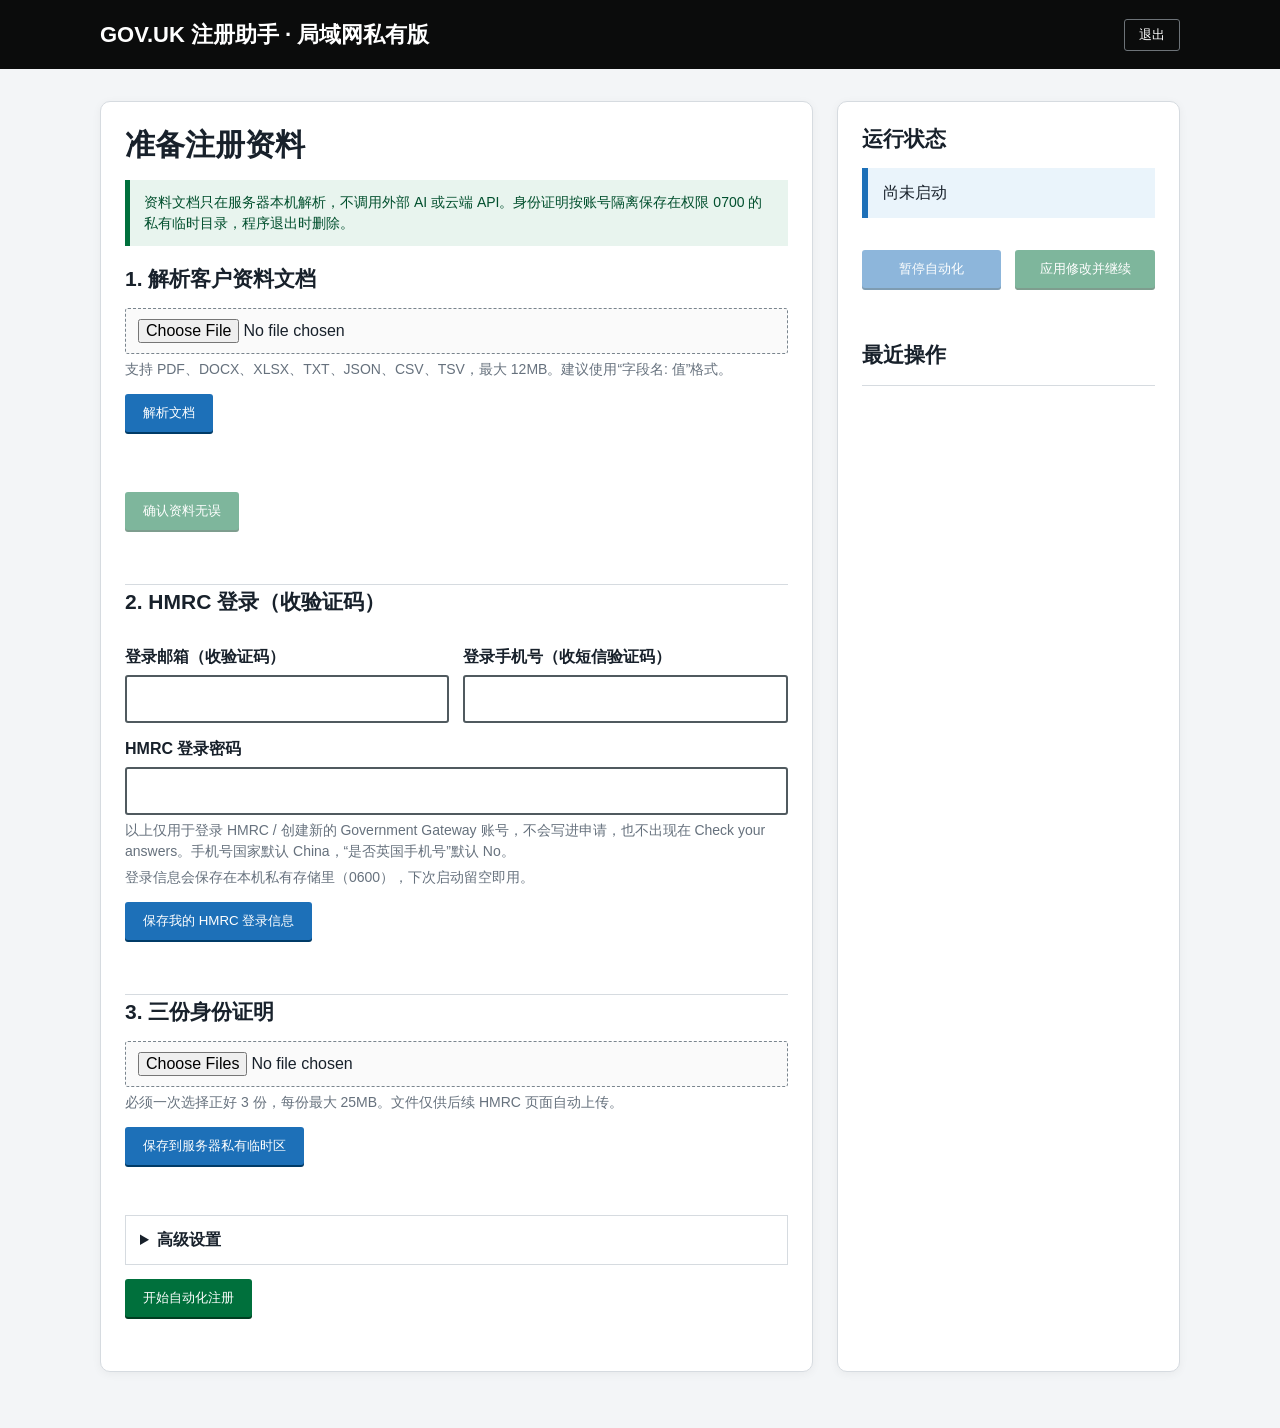
==== commit 751d19e0: "高级设置可直接保存登录信息：按钮常显、按项目编号存 - 保存按钮从"建号成功"框里挪出来常显，不跑任务也能存/改（配合高级设置的 Gateway User ID、邮箱、密码、手机） - 保存时带上解析" ====
--- a/vat_automation/static/index.html
+++ b/vat_automation/static/index.html
@@ -110,12 +110,14 @@
         <input id="password" type="password" autocomplete="new-password">
         <div class="hint">以上仅用于登录 HMRC / 创建新的 Government Gateway 账号，不会写进申请，也不出现在 Check your answers。手机号国家默认 China，“是否英国手机号”默认 No。</div>
         <div class="hint" id="credential-hint">登录信息会保存在本机私有存储里（0600），下次启动留空即用。</div>
+        <div id="gateway-box" hidden>
+          <p class="hint">新建的 Government Gateway User ID：<b id="gateway-user-id"></b>（HMRC 页面上是两位一组显示，如 33 19 56 57 67 51）。</p>
+          <label for="gateway-user-id-input">核对 / 修改 User ID（12 位数字，保存前请和 HMRC 页面或邮件核对）</label>
+          <input id="gateway-user-id-input" autocomplete="off" inputmode="numeric">
+        </div>
+        <button id="save-credentials" class="secondary" type="button">保存我的 HMRC 登录信息</button>
         <button id="clear-credentials" class="secondary" type="button" hidden>清除已保存的登录信息</button>
-        <div id="gateway-box" hidden>
-          <p class="hint">新建的 Government Gateway User ID：<b id="gateway-user-id"></b>。保存后下次直接用 Government Gateway 登录，不用再手动填。</p>
-          <button id="save-credentials" class="secondary" type="button">保存我的 HMRC 登录信息</button>
-          <div id="save-credentials-message" class="message"></div>
-        </div>
+        <div id="save-credentials-message" class="message"></div>
       </div>
 
       <div class="section" id="identity-section">
@@ -500,11 +502,27 @@
 
 $('save-credentials').addEventListener('click', async () => {
   setMessage('save-credentials-message', '');
-  const response = await post('/api/credentials/save', {});
+  // 允许在保存前手改 User ID（抓取可能被页面里其它数字干扰）。
+  const response = await post('/api/credentials/save', {
+    // 解析资料后就知道项目编号，用它作为存储键（和 EORI 那轮对齐）。
+    project_code: (extractedValues.project_code || '').trim(),
+    credentials: {
+      HMRC_USER_ID: $('gateway-user-id-input').value || $('user-id').value,
+      HMRC_EMAIL: $('email').value,
+      HMRC_PASSWORD: $('password').value,
+      HMRC_MFA_PHONE: $('phone').value
+    }
+  });
   const body = await response.json();
   if (!response.ok) { setMessage('save-credentials-message', body.detail || '保存失败', 'error'); return; }
   credentialsStored = true;
-  setMessage('save-credentials-message', '已保存（本机私有存储，0600）；以后登录方式选 Government Gateway，输入框留空即可。', 'ok');
+  const saved = body.credentials || {};
+  setMessage(
+    'save-credentials-message',
+    `已保存${body.key ? '到 ' + body.key : ''}：User ID ${saved.user_id || '（未填）'}`
+      + `${saved.has_password ? '，密码已存' : ''}。本机私有存储（0600），以后输入框留空即用。`,
+    'ok'
+  );
 });
 
 $('send-code').addEventListener('click', async () => {
@@ -789,8 +807,14 @@
     credentialsRemembered = !!state.credentials_saved;
     $('clear-credentials').hidden = !credentialsRemembered;
     credentialsFromEnv = state.credentials_env || [];
-    $('gateway-box').hidden = !state.gateway_user_id;
+    $('gateway-box').hidden = !(state.gateway_user_id || stored.saved);
     $('gateway-user-id').textContent = state.gateway_user_id || '';
+    const gatewayInput = $('gateway-user-id-input');
+    if (state.gateway_user_id && !gatewayInput.value) {
+      gatewayInput.value = state.gateway_user_id;
+    }
+    gatewayInput.placeholder = state.gateway_user_id
+      ? '' : `留空 = 保留已存的 ${stored.user_id || ''}`;
     const stored = state.credentials_stored || {};
     storedHasPassword = !!stored.has_password;
     if (stored.saved) {
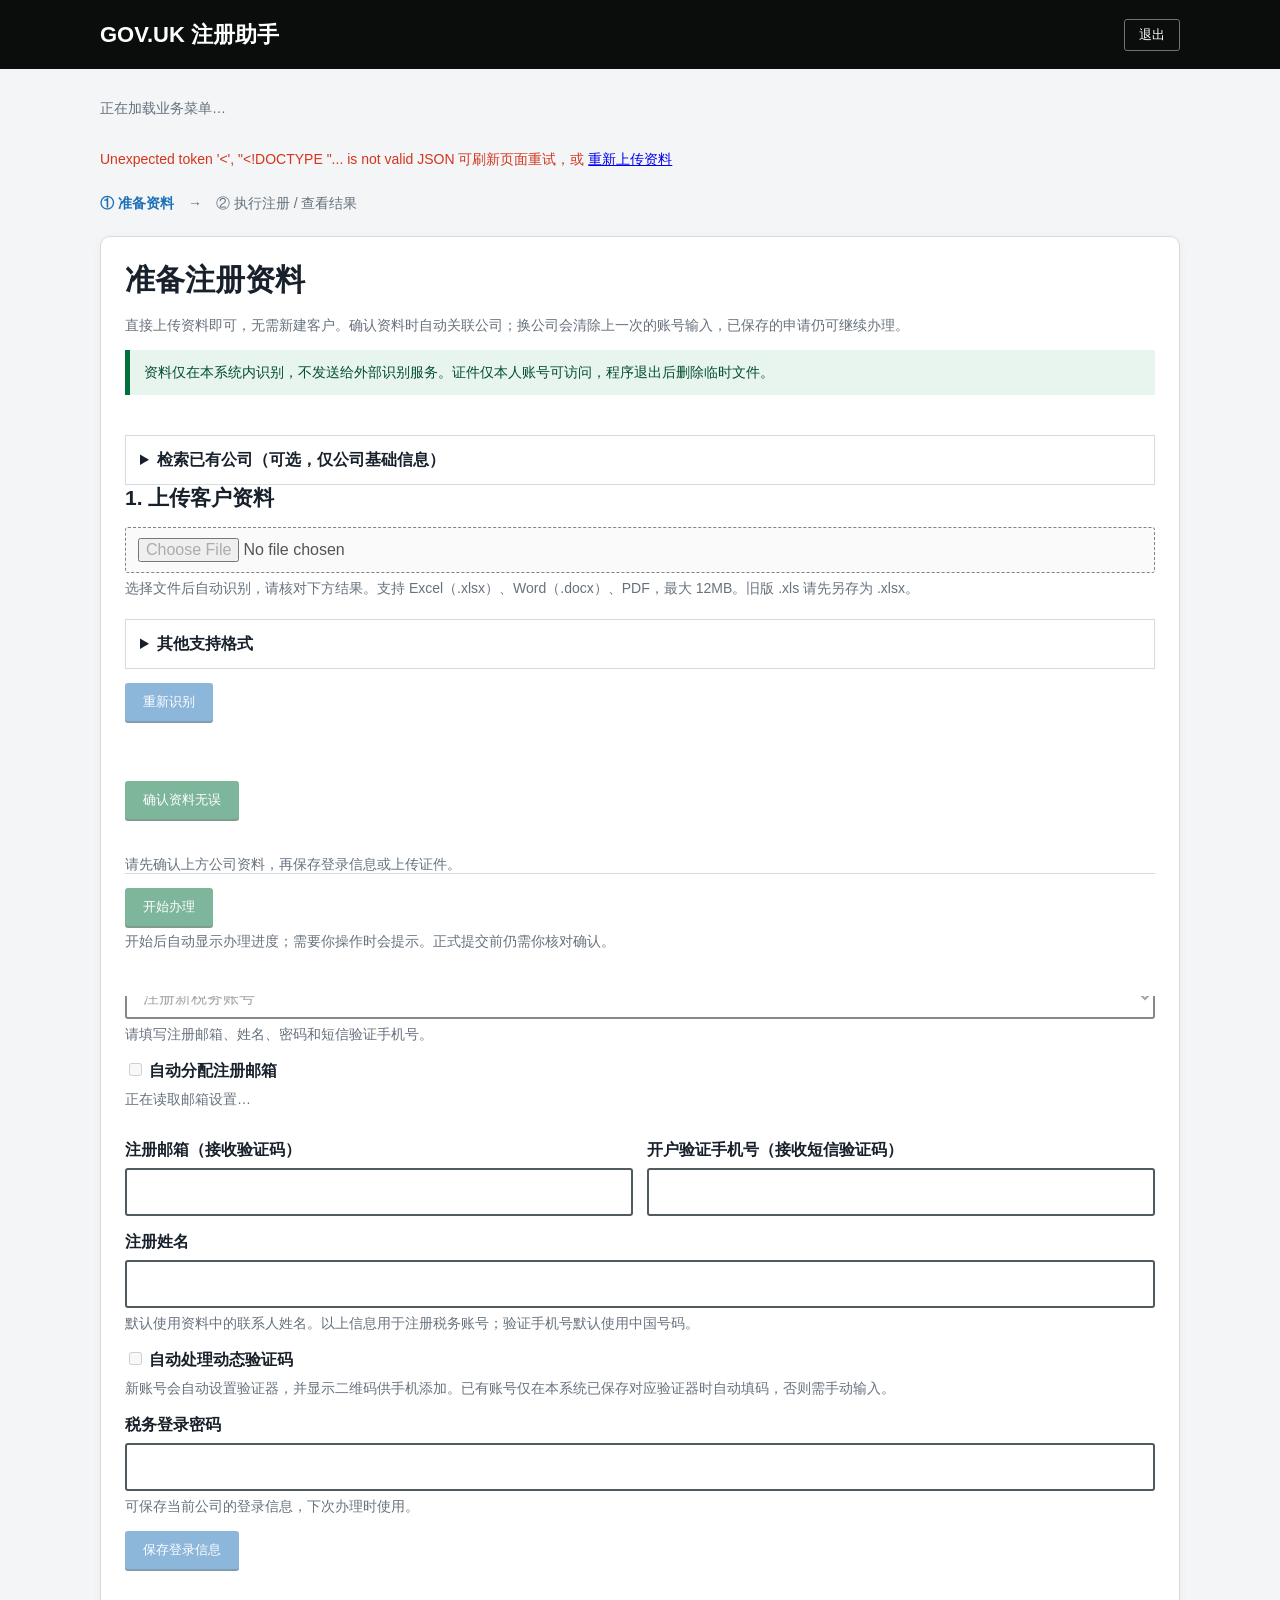
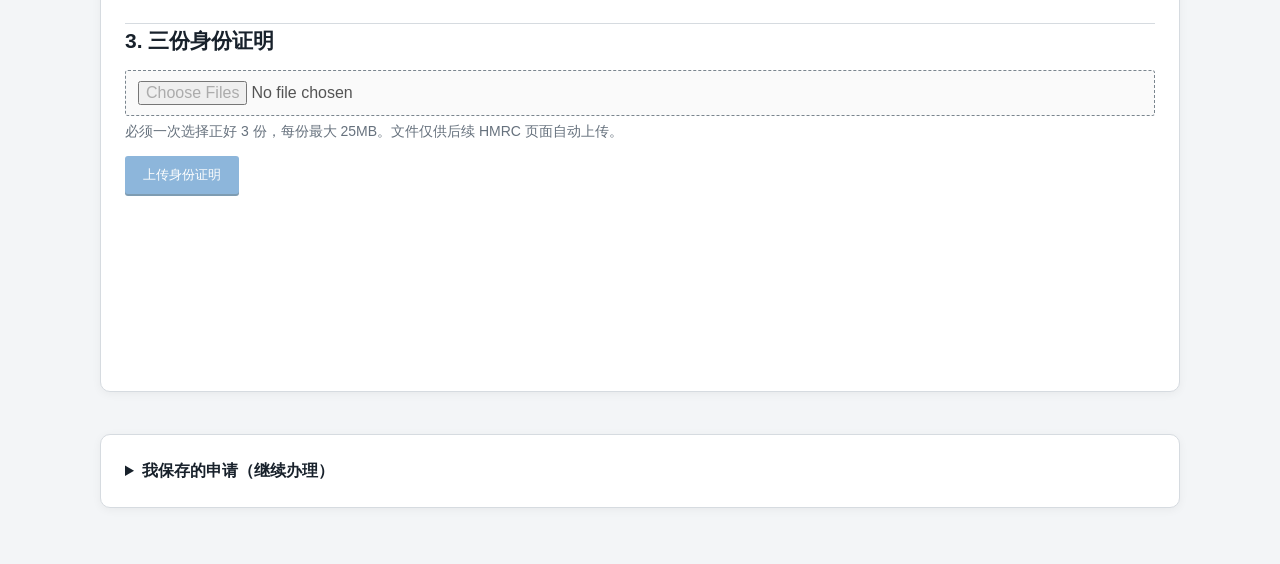
==== commit c66abbd9: "fix: 完善地址国家识别并保留注册号填税号规则" ====
--- a/vat_automation/static/index.html
+++ b/vat_automation/static/index.html
@@ -7,6 +7,7 @@
   <style>
     :root { color-scheme:light; --ink:#18212b; --muted:#66717d; --blue:#1d70b8; --green:#00703c; --red:#d4351c; --bg:#f3f5f7; --line:#d6dbe0; }
     * { box-sizing:border-box; }
+    [hidden] { display:none !important; }
     body { margin:0; background:var(--bg); color:var(--ink); font:16px/1.5 -apple-system,BlinkMacSystemFont,"Segoe UI",sans-serif; }
     header { background:#0b0c0c; color:white; padding:18px 0; }
     header div,main { width:min(1080px,calc(100% - 32px)); margin:auto; }
@@ -14,7 +15,12 @@
     header strong { font-size:22px; }
     header .who { font-size:14px; color:#c9ced3; }
     header button { margin:0; padding:6px 14px; background:transparent; border:1px solid #6d7378; color:white; border-radius:3px; font:600 14px inherit; cursor:pointer; box-shadow:none; }
-    main { display:grid; grid-template-columns:minmax(0,1.35fr) minmax(300px,.65fr); gap:24px; padding:32px 0 56px; }
+    main { display:grid; grid-template-columns:minmax(0,1fr); gap:22px; padding:24px 0 56px; }
+    .business-menu { grid-column:1/-1; display:flex; flex-wrap:wrap; gap:12px; }
+    .business-menu a { flex:1; min-width:180px; padding:16px 20px; background:white; border:2px solid var(--line); border-radius:8px; color:var(--ink); font-weight:700; text-decoration:none; }
+    .business-menu a:hover { border-color:var(--blue); }
+    .business-menu a[aria-current=page] { background:#eaf4fb; border-color:var(--blue); color:#124b7b; }
+    .business-menu a:focus-visible { outline:3px solid #ffdd00; outline-offset:2px; }
     .card { background:white; border:1px solid var(--line); border-radius:10px; padding:24px; box-shadow:0 2px 10px #0000000d; }
     h1,h2,h3 { margin:0 0 16px; line-height:1.25; } h1 { font-size:30px; } h2 { font-size:21px; } h3 { font-size:18px; margin-top:26px; }
     label { display:block; font-weight:650; margin:14px 0 6px; }
@@ -59,10 +65,17 @@
     .status { border-left:6px solid var(--blue); padding:13px 15px; background:#eaf4fb; margin-bottom:18px; }
     .status.waiting_code { border-color:#f47738; background:#fff3e8; }
     .status.pausing,.status.paused { border-color:#ffdd00; background:#fff7bf; }
+    .status.stopping { border-color:#f47738; background:#fff3e8; }
+    .status.waiting_recorder { border-color:var(--blue); background:#eaf4fb; }
     .status.reviewing,.status.editing { border-color:#4c2c92; background:#efeaf7; }
     .status.failed,.status.stopped { border-color:var(--red); background:#fbeaea; }
     .status.completed { border-color:var(--green); background:#e8f4ee; }
+    .status.needs-verification { border-color:#f47738; background:#fff3e8; }
     #otp { display:none; padding:16px; border:2px solid #f47738; margin:18px 0; background:#fff9f3; }
+    #authenticator-qr-card { border:2px solid #1d70b8; background:#f4f9ff; }
+    .authenticator-qr-layout { display:flex; gap:24px; align-items:center; flex-wrap:wrap; }
+    #authenticator-qr-image { width:224px; height:224px; padding:16px; background:white; object-fit:contain; image-rendering:pixelated; }
+    .authenticator-qr-copy { flex:1; min-width:220px; }
     #busy { display:none; padding:12px 14px; margin-bottom:16px; font-size:14px; background:#fff7bf; border-left:5px solid #ffdd00; }
     #review { display:none; margin-top:24px; }
     .review-download { display:inline-block; margin:4px 0 10px; font-weight:700; }
@@ -75,47 +88,141 @@
     .review-subject { margin:16px 0 4px; font-weight:700; }
     .events { max-height:360px; overflow:auto; padding:0; list-style:none; border-top:1px solid var(--line); }
     .events li { padding:9px 0; border-bottom:1px solid var(--line); font-size:13px; }
+    .workflow-steps { display:flex; gap:14px; align-items:center; font-size:14px; color:var(--muted); }
+    .workflow-steps [aria-current=step] { color:var(--blue); font-weight:700; }
+    .plain-fieldset { min-width:0; margin:0; padding:0; border:0; }
+    .start-actions { position:sticky; bottom:0; z-index:2; padding:14px 0 8px; background:white; border-top:1px solid var(--line); margin-top:20px; }
+    .start-actions button { margin-top:0; }
+    .task-toolbar { position:sticky; top:0; z-index:5; display:flex; gap:16px; align-items:center; justify-content:space-between; padding:16px 20px; border:1px solid var(--line); background:white; border-radius:8px; box-shadow:0 3px 10px #0000000d; }
+    .task-toolbar h1 { font-size:24px; margin:0; }
+    #task-primary, #task-data, #task-data-label, #preparation-title { scroll-margin-top:150px; }
+    #stop-message:empty, #pause-error:empty { display:none; }
+    .task-toolbar .hint { margin:3px 0 0; }
+    .task-buttons { display:flex; gap:10px; flex-wrap:wrap; justify-content:flex-end; }
+    .task-buttons button { margin:0; font-size:14px; padding:10px 14px; }
+    .task-status { margin:18px 0; }
+    .task-status .status { margin:0; font-size:18px; }
+    .task-grid { display:grid; grid-template-columns:minmax(0,1fr) 280px; align-items:start; gap:20px; }
+    .task-grid > * { min-width:0; }
+    .task-grid h2 { font-size:20px; }
+    .task-summary strong { overflow-wrap:anywhere; }
+    .task-summary button { width:100%; }
+    .task-summary .hint { margin-top:12px; }
+    #task-data { margin-top:20px; padding:18px 20px; }
+    #task-data #preparation-panel { padding:20px 0 0; border:0; box-shadow:none; }
+    #task-data #preparation-title { font-size:22px; }
+    #task-data .preparation-only { display:none; }
+    #task-data #start-form { display:none; }
+    #task-data:not([data-editable=true]) #source-controls,
+    #task-data:not([data-editable=true]) #confirm-extraction { display:none; }
+    #task-data-note { margin:12px 0 0; }
+    .task-log { margin-top:20px; }
+    .task-log-heading { display:flex; justify-content:space-between; align-items:center; gap:12px; }
+    .task-log-heading h2 { margin:0; }
+    #events-toggle { margin:0; font-size:13px; padding:6px 12px; }
+    #run-view #review { margin-top:18px; }
+    #run-view #recording-panel h3, #run-view #error-hold h3 { margin-top:18px; }
+    #admin-tools { margin:0; }
+    #connection-error { margin:0; }
+    #customer-active:empty, #customer-message:empty { display:none; }
+    .run-record { border-top:1px solid var(--line); padding:14px 0; overflow-wrap:anywhere; }
+    .run-record p { margin:6px 0; }
+    .run-record a { display:inline-block; margin-right:16px; }
+    #customer-history { margin:0; }
+    #task-result { margin-bottom:20px; }
+    #task-result .run-record { border-top:0; padding:0; }
+    @media (prefers-reduced-motion:reduce) { html { scroll-behavior:auto; } }
+    @media (max-width:800px) {
+      .task-grid { grid-template-columns:minmax(0,1fr); }
+      .task-toolbar { padding:12px; align-items:flex-start; }
+      .task-toolbar h1 { font-size:20px; }
+      .task-toolbar .hint { display:none; }
+      .task-buttons { gap:6px; }
+      .task-buttons button { font-size:13px; padding:8px 10px; }
+      .card { padding:18px; }
+      .workflow-steps { font-size:13px; gap:9px; }
+    }
     @media (max-width:800px) { main { grid-template-columns:1fr; } .row,.fields { grid-template-columns:1fr; } .fields .wide { grid-column:auto; } .review-row { grid-template-columns:1fr; gap:6px; } .group-grid { grid-template-columns:1fr; } .group-grid .wide { grid-column:auto; } }
   </style>
 </head>
 <body>
-<header><div><strong id="brand">GOV.UK 注册助手 · 局域网私有版</strong><span><span id="who" class="who"></span> <button id="logout" type="button">退出</button></span></div></header>
+<header><div><strong id="brand">GOV.UK 注册助手</strong><span><span id="who" class="who"></span> <button id="logout" type="button">退出</button></span></div></header>
 <main>
-  <section class="card">
-    <h1>准备注册资料</h1>
-    <p class="hint" id="flow-banner"></p>
-    <div class="notice local">资料文档只在服务器本机解析，不调用外部 AI 或云端 API。身份证明按账号隔离保存在权限 0700 的私有临时目录，程序退出时删除。</div>
-    <div id="busy"></div>
+  <nav id="business-menu" class="business-menu" aria-label="注册业务"><span class="hint">正在加载业务菜单…</span></nav>
+  <div id="customer-active" class="hint"></div>
+  <div id="customer-message" class="message" role="status"></div>
+  <nav class="workflow-steps" aria-label="注册阶段">
+    <span id="prepare-step" aria-current="step">① 准备资料</span><span aria-hidden="true">→</span><span id="run-step">② 执行注册 / 查看结果</span>
+  </nav>
+  <div id="connection-error" class="notice" role="alert" hidden></div>
+  <div id="busy"></div>
+  <div id="preparation-slot">
+  <section class="card" id="preparation-panel">
+    <h1 id="preparation-title" tabindex="-1">准备注册资料</h1>
+    <p class="hint preparation-only">直接上传资料即可，无需新建客户。确认资料时自动关联公司；换公司会清除上一次的账号输入，已保存的申请仍可继续办理。</p>
+    <p class="hint preparation-only" id="flow-banner"></p>
+    <div class="notice local preparation-only">资料仅在本系统内识别，不发送给外部识别服务。证件仅本人账号可访问，程序退出后删除临时文件。</div>
+    <fieldset id="preparation-fields" class="plain-fieldset" aria-label="客户注册资料" disabled>
+
+    <details class="preparation-only"><summary>检索已有公司（可选，仅公司基础信息）</summary>
+      <label for="company-search">公司名称 / 统一社会信用代码 / 香港商业登记号码</label><input id="company-search" maxlength="200" autocomplete="off">
+      <button id="company-search-button" type="button" class="secondary">检索</button>
+      <p class="hint">同事可检索公司名称、注册地和登记号码，不会看到你的登录信息、证件或完整申请资料。</p>
+      <div id="company-search-results"></div>
+    </details>
 
     <div>
-      <h2>1. 解析客户资料文档</h2>
+      <div id="source-controls">
+      <h2>1. 上传客户资料</h2>
       <input id="source-document" type="file" accept=".pdf,.docx,.xlsx,.txt,.json,.csv,.tsv">
-      <div class="hint">支持 PDF、DOCX、XLSX、TXT、JSON、CSV、TSV，最大 12MB。建议使用“字段名: 值”格式。</div>
-      <button id="parse-document" class="secondary" type="button">解析文档</button>
+      <div class="hint">选择文件后自动识别，请核对下方结果。支持 Excel（.xlsx）、Word（.docx）、PDF，最大 12MB。旧版 .xls 请先另存为 .xlsx。</div>
+      <details class="sub-details"><summary>其他支持格式</summary><p class="hint">也支持 TXT、JSON、CSV、TSV。</p></details>
+      <button id="parse-document" class="secondary" type="button" disabled>重新识别</button>
+      </div>
       <div id="parse-message" class="message"></div>
       <ul id="parse-warnings" class="warnings"></ul>
       <div id="extracted-groups"></div>
+      <div id="company-association" class="notice" hidden role="status"></div>
+      <label id="company-independent-label" hidden><input id="company-independent" type="checkbox" style="width:auto"> 已核对提示，本次仅作为独立申请，不关联或覆盖已有公司</label>
       <button id="confirm-extraction" type="button" disabled>确认资料无误</button>
       <div id="confirm-message" class="message"></div>
     </div>
 
     <form id="start-form">
+      <p id="company-login-hint" class="hint">请先确认上方公司资料，再保存登录信息或上传证件。</p>
       <div class="section">
-        <h2>2. HMRC 登录（收验证码）</h2>
-        <div class="row">
-          <div><label for="email">登录邮箱（收验证码）</label><input id="email" type="email" autocomplete="email"></div>
-          <div><label for="phone">登录手机号（收短信验证码）</label><input id="phone" type="tel" autocomplete="tel"></div>
+        <h2>2. 英国税务账号</h2>
+        <label for="method">登录方式</label>
+        <select id="method"><option value="Create new sign in details">注册新税务账号</option><option value="Government Gateway">使用已有税务账号</option></select>
+        <div class="hint" id="method-hint"></div>
+        <div id="existing-account-fields" hidden>
+          <label for="user-id">税务登录账号（GG）</label><input id="user-id" type="text" inputmode="numeric" autocomplete="off" disabled>
         </div>
-        <label for="password">HMRC 登录密码</label>
+        <div id="imported-gateway-box" hidden>
+          <p id="imported-gateway-hint" class="hint"></p>
+        </div>
+        <div id="new-account-fields">
+          <label><input id="use-mail-pool" type="checkbox" style="width:auto" disabled> 自动分配注册邮箱</label>
+          <p id="mail-pool-hint" class="hint">正在读取邮箱设置…</p>
+          <div class="row">
+            <div><label for="email">注册邮箱（接收验证码）</label><input id="email" type="email" autocomplete="email"></div>
+            <div id="signup-phone-field"><label for="phone">开户验证手机号（接收短信验证码）</label><input id="phone" type="tel" autocomplete="tel"></div>
+          </div>
+          <label for="signup-name">注册姓名</label><input id="signup-name" autocomplete="name">
+          <div class="hint">默认使用资料中的联系人姓名。以上信息用于注册税务账号；验证手机号默认使用中国号码。</div>
+        </div>
+        <label><input id="use-authenticator" type="checkbox" style="width:auto"> 自动处理动态验证码</label>
+        <div id="authenticator-hint" class="hint">新账号会自动设置验证器，并显示二维码供手机添加。已有账号仅在本系统已保存对应验证器时自动填码，否则需手动输入。</div>
+        <div id="authenticator-status" class="hint"></div>
+        <label for="password">税务登录密码</label>
         <input id="password" type="password" autocomplete="new-password">
-        <div class="hint">以上仅用于登录 HMRC / 创建新的 Government Gateway 账号，不会写进申请，也不出现在 Check your answers。手机号国家默认 China，“是否英国手机号”默认 No。</div>
-        <div class="hint" id="credential-hint">登录信息会保存在本机私有存储里（0600），下次启动留空即用。</div>
+        <div class="hint" id="credential-hint">可保存当前公司的登录信息，下次办理时使用。</div>
         <div id="gateway-box" hidden>
-          <p class="hint">新建的 Government Gateway User ID：<b id="gateway-user-id"></b>（HMRC 页面上是两位一组显示，如 33 19 56 57 67 51）。</p>
-          <label for="gateway-user-id-input">核对 / 修改 User ID（12 位数字，保存前请和 HMRC 页面或邮件核对）</label>
+          <p class="hint">税务登录账号（GG）：<b id="gateway-user-id"></b></p>
+          <label for="gateway-user-id-input">核对 / 修改账号（12 位数字，请与官方页面或邮件核对）</label>
           <input id="gateway-user-id-input" autocomplete="off" inputmode="numeric">
         </div>
-        <button id="save-credentials" class="secondary" type="button">保存我的 HMRC 登录信息</button>
+        <button id="save-credentials" class="secondary" type="button">保存登录信息</button>
         <button id="clear-credentials" class="secondary" type="button" hidden>清除已保存的登录信息</button>
         <div id="save-credentials-message" class="message"></div>
       </div>
@@ -124,31 +231,35 @@
         <h2 id="identity-title">3. 三份身份证明</h2>
         <input id="identity-files" type="file" multiple accept=".jpg,.jpeg,.bmp,.png,.pdf,.doc,.docx,.xls,.xlsx,.gif,.txt">
         <div class="hint" id="identity-hint">必须一次选择正好 3 份，每份最大 25MB。文件仅供后续 HMRC 页面自动上传。</div>
-        <button id="save-identity" class="secondary" type="button">保存到服务器私有临时区</button>
+        <button id="save-identity" class="secondary" type="button">上传身份证明</button>
         <div id="identity-message" class="message"></div>
       </div>
 
-      <details>
-        <summary>高级设置</summary>
+      <details data-admin-only hidden>
+        <summary>管理员设置</summary>
         <label for="config">配置文件（由服务端启动参数固定）</label><input id="config" readonly>
-        <label for="method">登录方式</label>
-        <select id="method"><option>Create new sign in details</option><option>Government Gateway</option></select>
-        <div class="hint" id="method-hint">新客户选 <b>Create new sign in details</b>：程序会自动建 Government Gateway 账号（需要邮箱、手机、密码）。客户已有账号才选 <b>Government Gateway</b>：需要 Gateway User ID 和密码。</div>
-        <label for="user-id">Gateway User ID（已有账号才填）</label><input id="user-id" autocomplete="off">
         <label><input id="fresh" type="checkbox" checked style="width:auto"> 每次使用全新浏览器会话</label>
+        <p id="mail-pool-diagnostics" class="hint"></p>
+        <div id="recording-admin-settings" hidden>
+          <label><input id="enable-recording" type="checkbox" style="width:auto" disabled> 允许录制本次浏览器操作（仅管理员）</label>
+          <div class="hint">默认关闭。开启后使用全新浏览器，等待你连接录制器再开始注册；仅运行服务的电脑可连接。此选项不会自动开始录制。</div>
+        </div>
       </details>
 
-      <button id="start" type="submit">开始自动化注册</button>
+      <div class="start-actions">
+      <button id="start" type="submit" disabled>开始办理</button>
+      <p class="hint">开始后自动显示办理进度；需要你操作时会提示。正式提交前仍需你核对确认。</p>
       <div id="form-error" class="message error"></div>
+      </div>
     </form>
-
+    </fieldset>
     <div id="review" class="section">
       <h2>最终核对</h2>
       <div class="notice">请逐项核对下方与 HMRC 核对页一致的内容。确认操作不可撤销：确认后程序会点击 HMRC 的提交按钮，正式提交申请。</div>
       <a id="review-download" class="review-download" href="/api/final-review/pdf" download>存档：下载完整 PDF</a>
       <div id="review-changes"></div>
       <div id="remote-edit" style="display:none">
-        <h3 id="remote-edit-heading">远程修改 HMRC 信息</h3>
+        <h3 id="remote-edit-heading">修改申请信息</h3>
         <ul id="remote-edit-errors" class="warnings"></ul>
         <div id="remote-edit-fields" class="fields"></div>
         <label for="remote-edit-action">下一步操作</label>
@@ -162,24 +273,99 @@
       <div id="review-message" class="message"></div>
     </div>
   </section>
-
-  <aside class="card">
-    <h2>运行状态</h2>
-    <div id="status" class="status">尚未启动</div>
+  </div>
+
+  <section id="run-view" hidden aria-label="注册任务工作区">
+    <div class="task-toolbar">
+      <div><h1 id="task-title" tabindex="-1">注册任务</h1><p class="hint" id="task-phase"></p></div>
+      <div class="task-buttons">
+        <button id="pause" class="secondary" type="button" disabled>暂停并修改资料</button>
+        <button id="continue" type="button" disabled hidden>应用修改并继续</button>
+        <button id="stop" class="danger" type="button" disabled>停止本次注册</button>
+        <button id="back-to-prepare" class="secondary" type="button" hidden>重新办理本公司</button>
+        <button id="switch-customer" class="secondary" type="button" hidden>办理另一家公司</button>
+      </div>
+    </div>
+    <div class="task-status"><div id="status" class="status" role="status" aria-live="polite">尚未启动</div></div>
+    <p id="pool-email-status" class="hint" hidden></p>
+    <section id="authenticator-qr-card" class="card" hidden aria-labelledby="authenticator-qr-title">
+      <h2 id="authenticator-qr-title">请用手机添加 Authenticator</h2>
+      <div class="authenticator-qr-layout">
+        <img id="authenticator-qr-image" alt="本次 GG 的 Authenticator 设置二维码" hidden>
+        <div class="authenticator-qr-copy">
+          <p id="authenticator-qr-account"></p>
+          <p>打开手机上的 Google Authenticator 或 Microsoft Authenticator，选择「添加账号」→「扫描二维码」。建议用公司名称和 GG 尾号命名，方便以后自行登录。</p>
+          <p>无需在这里填写手机验证码或确认，注册流程会自动继续。</p>
+          <p id="authenticator-qr-message" class="hint" role="status"></p>
+          <p class="hint">二维码仅临时展示 5 分钟，任务结束后关闭。它包含登录密钥，请勿截图、转发或分享屏幕。</p>
+          <button id="authenticator-qr-close" class="secondary" type="button">关闭二维码</button>
+        </div>
+      </div>
+    </section>
+    <div id="task-result" class="card" hidden></div>
+    <div id="stop-message" class="message" role="status"></div>
+    <div id="pause-error" class="message error" role="alert"></div>
+    <div class="task-grid">
+    <div class="card" id="task-primary">
+      <h2 id="task-action-title">运行状态</h2>
+      <p id="task-instruction" class="hint"></p>
+    <details id="recording-panel" hidden>
+      <summary>浏览器录制连接</summary>
+      <p class="hint" id="recording-status"></p>
+      <div id="recording-connection" hidden>
+        <label for="recording-endpoint">本机连接地址</label><input id="recording-endpoint" readonly>
+        <label for="recording-target">本次申请标签页 ID</label><input id="recording-target" readonly>
+        <p class="hint">将以上信息交给 browser-action-recorder，先列出标签页，再只录制此标签页。连接的是 HMRC 自动化浏览器；开始前显示空白页是正常的。</p>
+        <p class="hint">该技能记录页面阶段、点击、选择和字段修改标记，不记录输入值、密码或验证码。</p>
+      </div>
+      <button id="recording-continue" type="button" hidden>开始注册流程</button>
+      <div id="recording-message" class="message" role="status"></div>
+    </details>
     <div id="otp">
       <strong>请输入刚收到的验证码</strong>
       <input id="code" autocomplete="one-time-code" placeholder="邮箱或短信验证码">
       <button id="send-code" type="button">提交验证码</button>
       <div id="code-error" class="message error"></div>
     </div>
-    <div class="row">
-      <button id="pause" class="secondary" type="button" disabled>暂停自动化</button>
-      <button id="continue" type="button" disabled>应用修改并继续</button>
+    <div id="error-hold" style="display:none">
+      <h3 style="margin-bottom:6px">出错已暂停，等你处理</h3>
+      <div class="notice" id="error-hold-message"></div>
+      <div class="hint" id="error-hold-countdown"></div>
+      <div class="hint">请按提示处理后再继续；不确定如何处理时请联系管理员，或停止本次注册。请先核实申请状态，避免重复提交。</div>
+      <details data-admin-only hidden><summary>管理员处理说明</summary><p class="hint">可在运行服务的电脑上打开自动化 Chrome，处理当前页面后点击「继续当前任务」。程序会重新判断当前页面。</p></details>
+      <div class="row">
+        <button id="error-hold-resume" type="button">继续当前任务</button>
+        <button id="error-hold-cancel" class="secondary" type="button">取消任务</button>
+      </div>
+      <div id="error-hold-status" class="message"></div>
     </div>
-    <div id="pause-error" class="message error"></div>
-    <div id="heading" class="meta"></div><div id="url" class="meta"></div>
-    <h2 style="margin-top:24px">最近操作</h2><ul id="events" class="events"></ul>
-
+    <div id="task-review-slot"></div>
+    <details data-admin-only hidden><summary>管理员诊断详情</summary><div id="heading" class="meta"></div><div id="url" class="meta"></div><div id="raw-task-message" class="meta"></div><div id="raw-hold-message" class="meta"></div></details>
+    </div>
+    <aside class="card task-summary">
+      <h2>本次申请</h2>
+      <p class="hint" id="task-flow"></p><strong id="task-business"></strong>
+      <button id="view-task-data" class="secondary" type="button">查看本页资料</button>
+      <p class="hint" id="task-data-summary"></p>
+      <p class="hint">正式提交前仍需人工核对并确认。停止会关闭本次自动化浏览器，不会撤回已发出的 HMRC 请求。</p>
+    </aside>
+    </div>
+    <details class="card" id="task-data">
+      <summary id="task-data-label">查看本页资料（只读）</summary>
+      <p class="hint" id="task-data-note"></p>
+      <div id="task-data-host"></div>
+    </details>
+    <section class="card task-log">
+      <div class="task-log-heading"><h2>最近操作</h2><button id="events-toggle" class="secondary" type="button" aria-expanded="false" hidden>展开更多</button></div>
+      <p class="hint">仅本次任务，默认显示最近 5 条。</p><ul id="events" class="events"></ul>
+    </section>
+  </section>
+  <details class="card" id="recent-applications"><summary>我保存的申请（继续办理）</summary><div id="saved-applications"></div></details>
+  <details class="card" id="customer-history" hidden><summary>本公司 · 我的办理记录</summary>
+    <p class="hint">每次办理单独存档。“申请已接收”不代表已获批；结果待核实的任务请先核查 HMRC，再决定是否重试。</p>
+    <div id="customer-runs"></div>
+  </details>
+  <details class="card" id="admin-tools" hidden><summary>账号管理</summary>
     <div id="admin-panel" style="display:none">
       <h2 style="margin-top:24px">账号管理</h2>
       <ul id="user-list" class="events"></ul>
@@ -192,8 +378,9 @@
       <button id="add-user" class="secondary" type="button">添加账号 / 重置密码</button>
       <div id="admin-message" class="message"></div>
     </div>
-  </aside>
+  </details>
 </main>
+<datalist id="country-options"><option value="China"><option value="Hong Kong"><option value="Ireland"><option value="United Kingdom"></datalist>
 <script>
 const $ = id => document.getElementById(id);
 const esc = value => String(value ?? '').replace(/[&<>"']/g, c => ({'&':'&amp;','<':'&lt;','>':'&gt;','"':'&quot;',"'":'&#39;'}[c]));
@@ -205,20 +392,482 @@
 let credentialsRemembered = false;
 let credentialsFromEnv = [];
 let credentialsStored = false;
+let isAdmin = false;
+let mailPoolAvailable = false;
+let runtimeUsesMailPool = false;
+let runtimePoolApplicationEmail = '';
+let appliedPoolApplicationEmail = '';
 let storedHasPassword = false;
+let storedHasUserId = false;
+let storedHasEmail = false;
+let storedHasPhone = false;
 let signInMethodPreset = false;
+let loginMethodChosen = false;
 let extractionConfirmed = false;
 let currentStatus = 'idle';
 let reviewChangesSignature = '';
 let reviewEditInFlight = false;
 let remoteEditSignature = '';
 let remoteEditInfo = null;
+let currentFlow = new URLSearchParams(window.location.search).get('flow') || '';
+let customerId = new URLSearchParams(window.location.search).get('customer_id') || '';
+let customerName = '';
+let customersReady = false;
+let currentRunId = '';
+let authenticatorQrId = '';
+let authenticatorQrUrl = '';
+let authenticatorQrTimer;
+let authenticatorQrAbort;
+let dismissedAuthenticatorQrId = '';
+let historySignature = '';
+let associationRevision = 0;
+let associationTimer;
+let foundCompanies = [];
+let parseInFlight = false;
+let currentFlowName = '注册';
+let flowOptionsSignature = '';
+const ACTIVE_STATUSES = ['starting','running','waiting_code','pausing','paused','reviewing','editing','holding','stopping','waiting_recorder'];
+let stopInFlight = false;
+let startInFlight = false;
+let statusRevision = 0;
+let workspaceMode = 'prepare';
+let preparationRequested = false;
+let previousTaskStatus = '';
+let lastTaskState = {status:'idle'};
+let recentEvents = [];
+let eventsExpanded = false;
+let renderedEventsSignature = '';
+
+// 移动原有节点，不复制控件，保留所有事件监听、输入值及提交确认逻辑。
+$('task-review-slot').append($('review'));
+
+const TASK_PHASES = {
+  starting:['正在准备办理', '准备好后会自动继续，请稍候。'],
+  running:['正在办理', '暂时无需操作。需要验证码或人工核对时，会在这里提示。'],
+  waiting_recorder:['等待连接录制器', '请使用下方连接地址和标签页 ID 启动录制，再点击“开始注册流程”。'],
+  waiting_code:['等待验证码', '请根据上方提示确认验证码来源，并在这里输入。'],
+  pausing:['正在安全暂停', '当前操作完成后会暂停，请稍候再修改资料。'],
+  paused:['已暂停，可以修改资料', '在下方核对或修改资料，重新点击“确认资料无误”，再使用顶部“应用修改并继续”。'],
+  reviewing:['等待最终核对', '请逐项核对下方申请内容。勾选确认并点击提交按钮后才会正式提交。'],
+  editing:['修改申请信息', '在下方修改并保存，之后会返回最终核对。'],
+  holding:['出错已暂停，等待处理', '按下方提示处理当前页面，再选择继续当前任务或取消。'],
+  stopping:['正在停止本次注册', '正在关闭浏览器并清理任务，请等待停止完成。'],
+  completed:['本次任务已结束', '请结合 HMRC 页面和操作记录核实办理结果；可返回准备资料开始下一次任务。'],
+  stopped:['本次注册已停止', '已发出的 HMRC 请求无法撤回，请先核实申请状态，再决定是否重新开始。'],
+  failed:['本次任务出错', '请查看错误提示和最近操作，核实 HMRC 申请状态后再重试。'],
+};
+
+function scrollToWorkspace(target) {
+  requestAnimationFrame(() => {
+    if (!target.isConnected || !target.getClientRects().length) return;
+    target.focus({preventScroll:true});
+    const behavior = window.matchMedia('(prefers-reduced-motion: reduce)').matches ? 'auto' : 'smooth';
+    if (target.id === 'task-title') {
+      // 标题位于 sticky 工具条，必须滚动到工作区本身，而不是标题当前吸顶的位置。
+      window.scrollTo({top:window.scrollY + $('run-view').getBoundingClientRect().top - 12, behavior});
+    } else {
+      target.scrollIntoView({block:'start', behavior});
+    }
+  });
+}
+
+// 仅转换操作提示，不改官方复核内容、资料值或服务端诊断记录。
+function friendlyMessage(value) {
+  let message = String(value || '');
+  const exact = {
+    '浏览器自动化正在运行':'正在办理，暂时无需操作。',
+    '正在加载配置并启动浏览器':'正在准备办理，请稍候。',
+    '正在准备本机托管的 Authenticator。':'正在设置动态验证码。',
+    'Authenticator 密钥已加密保存，等待验证绑定。':'验证器设置已保存，正在等待官方验证，尚未绑定成功。',
+    'HMRC 已确认 Authenticator 绑定成功，后续登录可自动生成动态码。':'验证器已绑定成功，后续登录可自动填写动态验证码。',
+    '正在等待下一个动态码时间窗口，可随时停止任务。':'正在等待下一组动态验证码，可随时停止任务。',
+    '自动管理 Authenticator 不能与浏览器录制同时启用，以免泄露绑定密钥。':'自动处理动态验证码与操作录制不能同时开启，请关闭其中一项。',
+    'Authenticator 私有存储不可用，请管理员检查主密钥、权限与依赖。':'暂时无法自动处理动态验证码，请联系管理员检查；已有账号可使用原验证器手动输入。',
+    '邮箱池未就绪，请先在本机完成导入、检查和启用。':'自动分配邮箱暂不可用，请联系管理员，或取消自动分配并填写可用邮箱。',
+    'Failed to fetch':'连接中断，请检查网络后刷新查看当前状态，不要重复提交。',
+    'Load failed':'连接中断，请检查网络后刷新查看当前状态，不要重复提交。',
+  };
+  if (Object.hasOwn(exact, message)) return exact[message];
+  for (const [from, to] of [
+    ['缺少环境变量 HMRC_PASSWORD。', '缺少税务登录密码，请填写后再开始办理。'],
+    ['缺少登录环境变量 HMRC_USER_ID 或 HMRC_PASSWORD。', '缺少税务登录账号或密码，请核对并补充。'],
+    ['创建登录凭据需要环境变量 HMRC_EMAIL。', '缺少注册邮箱，请填写或启用自动分配。'],
+    ['创建登录凭据需要 HMRC_FULL_NAME 或配置中的 Full name。', '缺少注册姓名，请核对申请人信息。'],
+    ['安全设置页面需要环境变量 HMRC_MFA_PHONE。', '缺少短信验证手机号，请核对并补充。'],
+  ]) message = message.replaceAll(from, to);
+  // 技术故障交给管理员排查，不把未知错误包装成成功或引导用户盲目重试。
+  if (/Traceback|playwright|TimeoutError|Error:|locator\.|net::ERR_|ENOENT|EACCES|\/Users\/|\/home\/|\.env\b|env:|doc:|服务端配置文件不存在|配置文件不存在|主密钥|私有存储不可用/i.test(message)
+      || (message && !/[\u3400-\u9fff]/.test(message))) {
+    return '当前操作未能继续，请联系管理员。请先核实申请状态，不要重复提交。'
+      + (message.includes('办理记录保存失败') ? '办理记录未保存，请勿关闭本页。' : '');
+  }
+  for (const [from, to] of [
+    ['HMRC_PASSWORD', '税务登录密码'], ['HMRC_USER_ID', '税务登录账号（GG）'],
+    ['HMRC_EMAIL', '注册邮箱'], ['HMRC_MFA_PHONE', '验证手机号'],
+    ['Create new sign in details', '注册新税务账号'], ['Government Gateway User ID', '税务登录账号（GG）'],
+    ['Gateway User ID', '税务登录账号（GG）'], ['Government Gateway', '税务账号（GG）'],
+    ['自动管理 Authenticator', '自动处理动态验证码'],
+    ['Authenticator', '验证器'], ['邮箱池', '自动分配邮箱'],
+    ['开户邮箱', '注册邮箱'], ['远程修改', '修改申请信息'],
+    ['浏览器自动化', '自动办理'], ['本机托管密钥', '已保存的验证器'],
+  ]) message = message.replaceAll(from, to);
+  return message;
+}
+
+const EVENT_LABELS = {
+  page:'正在处理申请页面', click:'正在执行页面操作',
+  'auth-credentials-filled':'已填写登录信息', 'auth-password-created':'已填写新账号密码',
+  'auth-email-filled':'已填写注册邮箱', 'auth-name-filled':'已填写注册姓名',
+  'auth-method-selected':'已选择登录方式', 'auth-tax-agent-selected':'已选择申请人身份',
+  'auth-organisation-selected':'已选择企业申请', 'auth-continue':'正在继续账号验证',
+  'gateway-user-id-captured':'已识别税务登录账号', 'gateway-user-id-not-found':'未识别到税务登录账号，需核对',
+  'mfa-phone-country-filled':'已填写验证手机号所属国家', 'mfa-phone-country-selected':'已选择验证手机号所属国家',
+  'mfa-phone-filled':'已填写验证手机号', 'mfa-method-selected':'已选择验证方式',
+  'verification-code-entered':'已填写验证码，等待验证',
+  'authenticator-selected':'已选择使用验证器', 'authenticator-introduction':'正在设置验证器',
+  'authenticator-staged':'验证器设置已保存，等待官方验证', 'authenticator-manual':'需要手动输入动态验证码',
+  'authenticator-qr-unavailable':'手机扫码图片暂不可用，自动办理继续',
+  'authenticator-waiting':'正在等待下一组动态验证码', 'authenticator-code-entered':'已填写动态验证码，等待验证',
+  'authenticator-named':'已为验证器命名，等待官方确认', 'authenticator-active':'官方已确认验证器绑定成功',
+  'browser-error-retry':'页面出现问题，正在尝试恢复', 'browser-error-recovery-exhausted':'页面恢复未成功，需要处理',
+  'error-hold':'遇到问题，已暂停等待处理', 'error-hold-finished':'本次异常处理等待已结束',
+  'run-cancelled':'已停止本次注册', 'next-task':'正在进入下一项申请内容',
+  'create-vat-application':'正在创建 VAT 申请', 'file-upload-summary-action':'正在处理证件上传页面',
+  'honesty-declaration-accepted':'已确认资料真实性声明',
+  'final-review-reached':'已到最终核对页，等待你确认', 'final-review-task':'正在打开最终核对页',
+  'final-review-edit-requested':'正在打开申请修改页面', 'final-review-edit-completed':'已完成本轮申请修改',
+  'return-to-progress-after-edit':'正在返回申请进度页', 'return-to-saved-final-review':'正在返回最终核对页',
+  'expand-final-review':'正在展开完整核对内容',
+  'final-review-confirmed':'已收到你的提交确认，尚需核实官方接收结果',
+  'application-submitted':'已执行提交操作，请查看官方接收结果',
+};
+
+function renderRecentEvents(events) {
+  recentEvents = events || [];
+  const signature = JSON.stringify([recentEvents, eventsExpanded, isAdmin]);
+  if (signature === renderedEventsSignature) return;
+  renderedEventsSignature = signature;
+  const visible = [...recentEvents].reverse().slice(0, eventsExpanded ? recentEvents.length : 5);
+  $('events').innerHTML = visible.length ? visible.map(item => {
+    const label = Object.hasOwn(EVENT_LABELS, item.event) ? EVENT_LABELS[item.event]
+      : '有新的操作记录，请结合当前状态查看；需要帮助时联系管理员。';
+    const detail = isAdmin ? `<details><summary>技术详情</summary><div class="meta">${esc([item.event, item.heading, item.text, item.reason, item.url].filter(Boolean).join('\n'))}</div></details>` : '';
+    return `<li><b>${esc(label)}</b>${detail}</li>`;
+  }).join('') : '<li class="hint">暂无本次操作记录。</li>';
+  $('events-toggle').hidden = recentEvents.length <= 5;
+  $('events-toggle').textContent = eventsExpanded ? '收起记录' : `展开全部 ${recentEvents.length} 条`;
+  $('events-toggle').setAttribute('aria-expanded', String(eventsExpanded));
+}
+
+function showWorkspace(state) {
+  lastTaskState = state;
+  const active = ACTIVE_STATUSES.includes(state.status);
+  const terminal = ['completed','stopped','failed'].includes(state.status);
+  if (active) preparationRequested = false;
+  const runningView = active || (!preparationRequested && (terminal || workspaceMode === 'run'));
+  const modeChanged = workspaceMode !== (runningView ? 'run' : 'prepare');
+  const stateChanged = previousTaskStatus !== state.status;
+  workspaceMode = runningView ? 'run' : 'prepare';
+  const destination = runningView ? $('task-data-host') : $('preparation-slot');
+  if ($('preparation-panel').parentElement !== destination) destination.append($('preparation-panel'));
+  $('preparation-slot').hidden = runningView;
+  $('run-view').hidden = !runningView;
+  $('preparation-fields').disabled = !customersReady || startInFlight || (runningView && state.status !== 'paused');
+  $('company-login-hint').hidden = !!customerId && extractionConfirmed;
+  $('preparation-title').textContent = runningView ? '本页注册资料' : '准备注册资料';
+  $('prepare-step').toggleAttribute('aria-current', !runningView);
+  $('run-step').toggleAttribute('aria-current', runningView);
+  (runningView ? $('run-step') : $('prepare-step')).setAttribute('aria-current', 'step');
+  $('task-data').dataset.editable = String(state.status === 'paused');
+  $('task-data-label').textContent = state.status === 'paused' ? '修改并重新确认资料' : '查看本页资料（只读）';
+  const hasLocalData = Object.keys(extractedValues).length > 0;
+  $('task-data-note').textContent = hasLocalData
+    ? '这里是当前客户的已保存资料/本页修改。暂停后才可修改；HMRC 已填内容以最终核对页为准。'
+    : '当前客户尚无保存资料。需要修改时请暂停并导入完整资料。';
+  $('task-data-summary').textContent = hasLocalData ? '当前客户资料默认折叠；修改后请重新确认保存。' : '没有当前客户的资料初稿，请勿导入其他客户资料。';
+  $('task-flow').textContent = currentFlowName;
+  $('task-business').textContent = state.business_name || extractedValues.business_name || '当前注册任务';
+  $('task-title').textContent = `${currentFlowName} · ${terminal ? '任务结果' : '进行中'}`;
+  const [phase, instruction] = TASK_PHASES[state.status] || ['等待任务状态', '正在读取本次任务状态，请稍候。'];
+  $('task-phase').textContent = phase;
+  $('task-action-title').textContent = phase;
+  $('task-instruction').textContent = instruction;
+  $('status').className = 'status ' + state.status;
+  if (terminal && state.run?.outcome === 'received') $('status').className = 'status';
+  if (terminal && state.run?.outcome === 'unverified') $('status').className = 'status needs-verification';
+  const statusMessage = friendlyMessage(state.message) || phase;
+  if ($('status').textContent !== statusMessage) $('status').textContent = statusMessage;
+  $('raw-task-message').textContent = isAdmin ? state.message || '' : '';
+  $('pause').hidden = !['running','pausing'].includes(state.status);
+  $('pause').textContent = state.status === 'pausing' ? '正在暂停…' : '暂停并修改资料';
+  $('continue').hidden = state.status !== 'paused';
+  $('stop').hidden = !active;
+  $('back-to-prepare').hidden = active;
+  $('switch-customer').hidden = active;
+  $('task-result').hidden = !terminal || !state.run?.id;
+  if (terminal && state.run?.id) $('task-result').innerHTML = renderRunRecord(state.run);
+  if (modeChanged) $('task-data').open = false;
+  if (state.status === 'starting' && stateChanged) eventsExpanded = false;
+  renderRecentEvents(state.events);
+  if (runningView && (modeChanged || stateChanged)) {
+    if (state.status === 'paused') {
+      $('task-data').open = true;
+      scrollToWorkspace($('task-data-label'));
+    } else if (previousTaskStatus === 'paused' && state.status === 'running') {
+      $('task-data').open = false;
+      scrollToWorkspace($('task-title'));
+    } else if (modeChanged || ['waiting_code','waiting_recorder','reviewing','editing','holding','failed','stopped','completed'].includes(state.status)) {
+      scrollToWorkspace($('task-title'));
+    }
+  }
+  previousTaskStatus = state.status;
+}
+
+$('events-toggle').addEventListener('click', () => {
+  eventsExpanded = !eventsExpanded;
+  renderRecentEvents(recentEvents);
+});
+$('view-task-data').addEventListener('click', () => {
+  $('task-data').open = true;
+  scrollToWorkspace($('task-data-label'));
+});
+$('back-to-prepare').addEventListener('click', () => {
+  if (ACTIVE_STATUSES.includes(currentStatus) || startInFlight) return;
+  if (lastTaskState.run?.submission_confirmed && !window.confirm('该任务曾确认提交。请先核实 HMRC 是否已接收，避免重复申请。确定仍要重新准备吗？')) return;
+  preparationRequested = true;
+  invalidateConfirmation('开始下一次任务前，请重新核对并确认资料及登录账号。');
+  showWorkspace(lastTaskState);
+  scrollToWorkspace($('preparation-title'));
+});
+$('switch-customer').addEventListener('click', () => {
+  location.href = customerLocation('');
+});
+
+function customerLocation(id, flow=currentFlow) {
+  const url = new URL('/', location.origin);
+  if (flow) url.searchParams.set('flow', flow);
+  if (id) url.searchParams.set('customer_id', id);
+  return url.pathname + url.search;
+}
+
+function renderRunRecord(record) {
+  const outcomes = {registered:'已取得 EORI', received:'HMRC 已接收申请，等待处理', unverified:'结果待核实'};
+  const statuses = {completed:'自动化已结束', stopped:'已停止', failed:'运行失败', interrupted:'服务中断'};
+  const links = Object.keys(record.documents || {}).filter(k => ['pdf','png','receipt_pdf','receipt_png'].includes(k)).map(kind => {
+    const url = new URL(apiUrl('/api/customer/run-document'), location.origin);
+    url.searchParams.set('run_id', record.id); url.searchParams.set('kind', kind);
+    return `<a href="${esc(url.pathname + url.search)}" download>${kind.startsWith('receipt') ? '提交后页面' : '最终复核'} ${kind.endsWith('pdf') ? 'PDF' : '截图'}</a>`;
+  }).join('');
+  const outcome = outcomes[record.outcome] || outcomes.unverified;
+  const diagnostics = isAdmin ? `<details><summary>技术详情</summary><p class="meta">记录 ${esc(record.id)} · ${esc(record.message)}</p></details>` : '';
+  return `<div class="run-record"><strong>${esc(outcome)}</strong><p>${esc(record.business_name || customerName)} · ${esc(statuses[record.status] || '办理中')}</p><p class="hint">${esc(record.started_at ? new Date(record.started_at).toLocaleString() : '')}</p>${record.reference ? `<p>回执编号：${esc(record.reference)}</p>` : ''}<p class="hint">${esc(friendlyMessage(record.message))}</p>${record.submission_confirmed ? '<p class="hint">曾确认提交；停止不会撤回已发出的请求，请先核实再重试。</p>' : ''}${links}${diagnostics}</div>`;
+}
+
+async function loadCustomerHistory() {
+  if (!customerId) return;
+  const response = await fetch(apiUrl('/api/customer/runs'));
+  const body = await response.json();
+  if (!response.ok) throw new Error(body.detail || '读取办理记录失败');
+  $('customer-history').hidden = false;
+  $('customer-runs').innerHTML = body.runs.length ? body.runs.map(renderRunRecord).join('') : '<p class="hint">此客户在当前业务下还没有办理记录。</p>';
+}
+
+function clearAccountInputs() {
+  clearAuthenticatorQr();
+  runtimeUsesMailPool = false;
+  runtimePoolApplicationEmail = '';
+  appliedPoolApplicationEmail = '';
+  $('use-mail-pool').checked = false;
+  $('use-authenticator').checked = false;
+  $('authenticator-status').textContent = '';
+  for (const id of ['user-id','password','email','phone','gateway-user-id-input','identity-files']) $(id).value = '';
+  $('gateway-box').hidden = true;
+  $('imported-gateway-box').hidden = true;
+  $('gateway-user-id').textContent = '';
+  $('clear-credentials').hidden = true;
+  $('credential-hint').textContent = '请填写当前公司的登录信息，不会使用上一家公司或其他用户的账号。';
+  for (const id of ['identity-message','save-credentials-message']) setMessage(id, '');
+  identityCount = 0;
+  credentialsRemembered = credentialsStored = storedHasPassword = storedHasUserId = storedHasEmail = storedHasPhone = false;
+  signInMethodPreset = false;
+  loginMethodChosen = false;
+}
+
+function detachCompany() {
+  if (ACTIVE_STATUSES.includes(currentStatus)) return;
+  statusRevision += 1;
+  customerId = ''; customerName = ''; currentRunId = '';
+  currentStatus = 'idle'; preparationRequested = true;
+  historySignature = ''; flowOptionsSignature = '';
+  clearAccountInputs();
+  $('company-independent').checked = false;
+  $('customer-history').hidden = true;
+  history.replaceState(null, '', customerLocation(''));
+  showWorkspace({status:'idle', events:[]});
+}
+
+function showAssociation(result) {
+  const identity = result.identity || {};
+  const titles = {new:'已识别公司：确认资料时自动建立关联。', matched:'已匹配已有公司：确认资料后关联。', conflict:'识别编号一致，但公司名称或成立日期冲突，不会自动合并。', unresolved:'本次暂不自动关联公司，可作为独立申请继续办理。'};
+  $('company-association').hidden = false;
+  $('company-association').textContent = (titles[result.status] || '')
+    + ` ${identity.jurisdiction || '注册地待核对'} · ${identity.type || '编号类型待核对'} · ${identity.number || '未提供编号'}。 `
+    + (result.company ? `已有公司：${result.company.name}${result.company.incorporation_date ? '，成立日期 '+result.company.incorporation_date : ''}。 ` : '')
+    + (identity.message || '')
+    + ' 仅共享公司基础信息，不共享登录信息、证件或个人资料。';
+  $('company-independent-label').hidden = result.status !== 'conflict';
+  if (result.status !== 'conflict') $('company-independent').checked = false;
+}
+
+async function previewCompany() {
+  syncExtractedValues();
+  const revision = ++associationRevision;
+  const signature = JSON.stringify(extractedValues);
+  try {
+    const response = await post('/api/company/preview', {values:extractedValues});
+    const body = await response.json();
+    if (!response.ok) throw new Error(body.detail || '公司识别失败');
+    syncExtractedValues();
+    if (revision !== associationRevision || signature !== JSON.stringify(extractedValues)) return;
+    showAssociation(body);
+  } catch (error) {
+    if (revision !== associationRevision) return;
+    $('company-association').hidden = false;
+    $('company-association').textContent = friendlyMessage(error.message) + '；确认资料时会重新核对，不会直接合并公司。';
+  }
+}
+
+$('company-independent').addEventListener('change', () => invalidateConfirmation('请重新确认本次申请的公司资料。'));
+$('company-search-button').addEventListener('click', async () => {
+  $('company-search-button').disabled = true;
+  try {
+    const response = await fetch('/api/companies?q=' + encodeURIComponent($('company-search').value.trim()));
+    const body = await response.json();
+    if (!response.ok) throw new Error(body.detail || '检索失败');
+    foundCompanies = body.companies || [];
+    $('company-search-results').innerHTML = foundCompanies.length
+      ? foundCompanies.map((c, i) => `<div class="run-record"><strong>${esc(c.name)}</strong><p class="hint">${esc(c.jurisdiction)} · ${esc(c.type)} · ${esc(c.number)}</p><button type="button" class="secondary" data-company-index="${i}">使用公司基础信息</button></div>`).join('')
+      : '<p class="hint">未找到匹配公司（至少输入 2 个字符）。可以直接上传资料办理。</p>';
+  } catch (error) { $('company-search-results').textContent = friendlyMessage(error.message); }
+  finally { $('company-search-button').disabled = false; }
+});
+$('company-search-results').addEventListener('click', async event => {
+  const button = event.target.closest('[data-company-index]');
+  if (!button || ACTIVE_STATUSES.includes(currentStatus)) return;
+  if (Object.keys(extractedValues).length && !window.confirm('将替换当前资料并清除账号输入，未保存修改会丢失。继续吗？')) return;
+  const company = foundCompanies[Number(button.dataset.companyIndex)];
+  if (!company) return;
+  detachCompany();
+  extractedValues = {business_name:company.name, company_registration_country:company.jurisdiction === 'CN' ? 'China' : 'Hong Kong', company_identifier_type:company.type, company_registration_number:company.number, company_incorporation_date:company.incorporation_date || ''};
+  extractedLabels = {};
+  $('source-document').value = '';
+  $('signup-name').value = '';
+  invalidateConfirmation('仅填入公司基础信息，请补齐本次注册资料后核对确认。');
+  renderExtractedGroups();
+  $('confirm-extraction').disabled = false;
+  await previewCompany();
+});
+
+async function initializeCustomers() {
+  try {
+    const response = await fetch('/api/customers');
+    if (response.status === 401) { location.href = '/login'; return; }
+    const body = await response.json();
+    if (!response.ok) throw new Error(body.detail || '加载客户失败');
+    $('saved-applications').innerHTML = body.customers.length
+      ? body.customers.map(c => `<p><a href="${esc(customerLocation(c.id))}">${esc(c.name)}</a></p>`).join('')
+      : '<p class="hint">尚无保存的申请，直接上传资料即可。</p>';
+    const selected = body.customers.find(c => c.id === customerId);
+    if (customerId && !selected) throw new Error('申请不存在或不属于当前账号，请从业务菜单重新开始。');
+    customerName = selected?.name || '';
+    if (body.active?.customer_id) {
+      $('customer-active').innerHTML = `<a href="${esc(customerLocation(body.active.customer_id, body.active.id))}">返回正在运行的客户任务</a>`;
+    }
+    await refresh();
+    if (customerId) {
+      const draftResponse = await fetch(apiUrl('/api/customer/draft'));
+      const draft = await draftResponse.json();
+      if (!draftResponse.ok) throw new Error(draft.detail || '读取客户资料失败');
+      extractedValues = draft.values || {};
+      if (Object.keys(extractedValues).length) {
+        renderExtractedGroups();
+        $('confirm-extraction').disabled = false;
+        invalidateConfirmation('已恢复当前客户的资料初稿，请重新核对并确认。');
+        await previewCompany();
+      }
+      await loadCustomerHistory();
+    }
+    customersReady = true;
+    await refresh();
+    setInterval(refresh, 1000);
+  } catch (error) {
+    setMessage('customer-message', error.message + ' 可刷新页面重试，或 ', 'error');
+    const link = document.createElement('a');
+    link.href = customerLocation(''); link.textContent = '重新上传资料';
+    $('customer-message').append(link);
+  }
+}
+
+function apiUrl(path) {
+  const url = new URL(path, window.location.origin);
+  if (currentFlow) url.searchParams.set('flow', currentFlow);
+  if (customerId) url.searchParams.set('customer_id', customerId);
+  return url.pathname + url.search;
+}
+
+$('enable-recording').addEventListener('change', () => {
+  if (!isAdmin) { $('enable-recording').checked = false; return; }
+  if ($('enable-recording').checked) $('fresh').checked = true;
+  if ($('enable-recording').checked) $('use-authenticator').checked = false;
+  showLoginFields();
+});
+
+$('recording-continue').addEventListener('click', async () => {
+  if (!isAdmin) return;
+  $('recording-continue').disabled = true;
+  setMessage('recording-message', '');
+  try {
+    const response = await post('/api/recording/continue');
+    const body = await response.json();
+    if (!response.ok) throw new Error(body.detail || '开始注册失败');
+    setMessage('recording-message', '正在开始注册流程。', 'ok');
+  } catch (error) {
+    setMessage('recording-message', error.message, 'error');
+  }
+  await refresh();
+});
+
+function showRecording(state) {
+  const recording = isAdmin ? (state.recording || {}) : {};
+  const active = ACTIVE_STATUSES.includes(state.status);
+  $('enable-recording').disabled = !isAdmin || active;
+  if (!isAdmin) $('enable-recording').checked = false;
+  if (active) $('enable-recording').checked = !!recording.enabled;
+  if ($('enable-recording').checked || $('use-authenticator').checked) $('fresh').checked = true;
+  $('fresh').disabled = active || $('enable-recording').checked || $('use-authenticator').checked;
+  $('recording-panel').hidden = !recording.enabled;
+  const connected = !!recording.endpoint;
+  $('recording-connection').hidden = !connected;
+  $('recording-endpoint').value = recording.endpoint || '';
+  $('recording-target').value = recording.target_id || '';
+  const waiting = state.status === 'waiting_recorder';
+  if (waiting) $('recording-panel').open = true;
+  else if ($('recording-panel').dataset.waiting === 'true') $('recording-panel').open = false;
+  $('recording-panel').dataset.waiting = String(waiting);
+  $('recording-continue').hidden = !waiting;
+  $('recording-continue').disabled = !waiting || stopInFlight;
+  $('recording-status').textContent = waiting
+    ? '浏览器已准备好，尚未开始填表。连接录制器后点击下方“开始注册流程”。'
+    : connected ? '本机录制连接可用，任务结束或停止后自动关闭。'
+    : active ? '正在准备本机录制连接…' : '本次任务已结束，录制连接已关闭。';
+  if (!active || waiting) setMessage('recording-message', '');
+}
 
 async function post(url, body) {
   const isForm = body instanceof FormData;
-  const headers = {'X-CSRF-Token': csrf()};
+  const headers = {'X-CSRF-Token': csrf(), 'X-VAT-Run-ID': currentRunId};
   if (!isForm) headers['Content-Type'] = 'application/json';
-  const response = await fetch(url, {
+  const response = await fetch(apiUrl(url), {
     method: 'POST',
     headers,
     body: body === undefined ? null : (isForm ? body : JSON.stringify(body))
@@ -227,13 +876,90 @@
   return response;
 }
 
+function clearAuthenticatorQr() {
+  authenticatorQrAbort?.abort();
+  authenticatorQrAbort = null;
+  clearTimeout(authenticatorQrTimer);
+  authenticatorQrId = '';
+  $('authenticator-qr-image').removeAttribute('src');
+  $('authenticator-qr-image').hidden = true;
+  if (authenticatorQrUrl) URL.revokeObjectURL(authenticatorQrUrl);
+  authenticatorQrUrl = '';
+  $('authenticator-qr-card').hidden = true;
+  $('authenticator-qr-account').textContent = '';
+}
+
+async function showAuthenticatorQr(state) {
+  const qr = state.authenticator?.qr;
+  if (document.hidden || !ACTIVE_STATUSES.includes(state.status) || !qr?.id
+      || qr.run_id !== currentRunId || qr.id === dismissedAuthenticatorQrId) {
+    clearAuthenticatorQr();
+    return;
+  }
+  if (authenticatorQrId === qr.id) return;
+  clearAuthenticatorQr();
+  authenticatorQrId = qr.id;
+  const revision = statusRevision;
+  const controller = new AbortController();
+  authenticatorQrAbort = controller;
+  $('authenticator-qr-card').hidden = false;
+  $('authenticator-qr-account').textContent = `${state.business_name || state.customer_name || '本次公司'} · GG 尾号 ${qr.gateway_tail}`;
+  $('authenticator-qr-message').textContent = '正在安全加载二维码…';
+  // 到时立即清图，不依赖下一次状态轮询，也不刷新服务端展示期限。
+  authenticatorQrTimer = setTimeout(() => {
+    dismissedAuthenticatorQrId = qr.id;
+    clearAuthenticatorQr();
+  }, Math.max(0, Math.min(300, Number(qr.expires_in) || 0)) * 1000);
+  try {
+    const response = await fetch(apiUrl('/api/authenticator/qr'), {
+      method:'POST', cache:'no-store', signal:controller.signal,
+      headers:{'X-CSRF-Token':csrf(), 'X-VAT-Run-ID':qr.run_id}
+    });
+    if (response.status === 401) { clearAuthenticatorQr(); window.location.href = '/login'; return; }
+    if (!response.ok) throw new Error('暂时无法展示二维码，自动办理不受影响。请联系管理员检查安全连接。');
+    const blob = await response.blob();
+    if (controller.signal.aborted || revision !== statusRevision || authenticatorQrId !== qr.id || currentRunId !== qr.run_id) return;
+    authenticatorQrUrl = URL.createObjectURL(blob);
+    $('authenticator-qr-image').src = authenticatorQrUrl;
+    $('authenticator-qr-image').hidden = false;
+    $('authenticator-qr-message').textContent = '请直接扫码添加。能否登录以本次 HMRC 绑定成功为准。';
+  } catch (error) {
+    if (controller.signal.aborted || authenticatorQrId !== qr.id) return;
+    $('authenticator-qr-message').textContent = error.message;
+  }
+}
+
+$('authenticator-qr-close').addEventListener('click', async () => {
+  dismissedAuthenticatorQrId = authenticatorQrId;
+  clearAuthenticatorQr();
+  try { await post('/api/authenticator/qr/close'); } catch (_) { /* 服务端仍会按期限清除。 */ }
+});
+window.addEventListener('pagehide', clearAuthenticatorQr);
+document.addEventListener('visibilitychange', () => { if (document.hidden) clearAuthenticatorQr(); });
+
 function setMessage(id, text, kind='') {
-  const element = $(id); element.textContent = text; element.className = 'message ' + kind;
+  const element = $(id);
+  const display = kind === 'error' ? friendlyMessage(text) : text;
+  element.textContent = display;
+  element.className = 'message ' + kind;
+  if (isAdmin && text && display !== text) {
+    const details = document.createElement('details');
+    const summary = document.createElement('summary');
+    summary.textContent = '技术详情';
+    const raw = document.createElement('div');
+    raw.className = 'meta';
+    raw.textContent = text;
+    details.append(summary, raw);
+    element.append(details);
+  }
 }
 
 function syncExtractedValues() {
   document.querySelectorAll('[data-extracted-key]').forEach(input => {
-    const value = input.value.trim();
+    if (input.dataset.extractedKey === 'email' && usesPoolPersonalEmail()) return;
+    const value = input.dataset.extractedKey === 'vat_number'
+      ? normalizeVatNumber(input.value) : input.value.trim();
+    if (input.dataset.extractedKey === 'vat_number') input.value = value;
     if (value) extractedValues[input.dataset.extractedKey] = value;
     else delete extractedValues[input.dataset.extractedKey];
   });
@@ -244,36 +970,172 @@
   if (message) setMessage('confirm-message', message, 'error');
 }
 
+function usesPoolPersonalEmail() {
+  if (currentFlow !== 'vat') return false;
+  if (ACTIVE_STATUSES.includes(currentStatus)) return runtimeUsesMailPool;
+  return $('method').value === 'Create new sign in details' && mailPoolAvailable && $('use-mail-pool').checked;
+}
+
+function syncPoolPersonalEmailField() {
+  const input = document.querySelector('[data-extracted-key="email"]');
+  if (!input || currentFlow !== 'vat') return;
+  const automatic = usesPoolPersonalEmail();
+  const wasAutomatic = input.dataset.poolPersonal === 'true';
+  if (automatic) {
+    if (!wasAutomatic) {
+      if (input.value.trim()) extractedValues.email = input.value.trim();
+      else delete extractedValues.email;
+    }
+    input.value = ACTIVE_STATUSES.includes(currentStatus) ? runtimePoolApplicationEmail : '';
+  } else if (wasAutomatic) {
+    input.value = extractedValues.email || '';
+  }
+  input.dataset.poolPersonal = String(automatic);
+  input.readOnly = automatic;
+  input.placeholder = automatic ? '开始办理后自动分配，与税务账号注册邮箱相同' : '';
+  const hint = $('personal-email-pool-hint');
+  if (hint) {
+    hint.hidden = !automatic;
+    hint.textContent = '个人邮箱将改用系统分配的注册邮箱，并提交给税务局；公司电子邮箱不变。支持自动获取验证码时会自动填写，否则会提示你输入。';
+  }
+  updateGroupBadges();
+}
+
+function missingExtractedField(key) {
+  return !(key === 'email' && usesPoolPersonalEmail()) && !currentFieldValue(key);
+}
+
+function showLoginFields() {
+  const creating = $('method').value === 'Create new sign in details';
+  const automaticMfa = $('use-authenticator').checked;
+  const active = ACTIVE_STATUSES.includes(currentStatus);
+  $('new-account-fields').hidden = !creating;
+  $('existing-account-fields').hidden = creating;
+  for (const id of ['email', 'phone', 'signup-name']) $(id).disabled = !creating;
+  $('phone').disabled = !creating || automaticMfa;
+  $('signup-phone-field').hidden = automaticMfa;
+  $('use-authenticator').disabled = active;
+  if (automaticMfa || !isAdmin) $('fresh').checked = true;
+  $('fresh').disabled = active || automaticMfa || $('enable-recording').checked;
+  $('email').disabled = !creating || (mailPoolAvailable && $('use-mail-pool').checked);
+  $('email').placeholder = mailPoolAvailable && $('use-mail-pool').checked ? '开始办理后自动分配，无需填写' : '';
+  $('use-mail-pool').disabled = !creating || !mailPoolAvailable || ACTIVE_STATUSES.includes(currentStatus);
+  $('user-id').disabled = creating;
+  $('password').autocomplete = creating ? 'new-password' : 'current-password';
+  $('method-hint').textContent = creating
+    ? (automaticMfa ? '请确认注册邮箱、姓名和密码。系统自动设置验证器，无需短信验证手机号；申请联系手机号仍需填写。' : '请填写注册邮箱、姓名、密码和短信验证手机号。')
+    : '使用已有账号和密码登录，无需填写注册邮箱或手机号；验证码使用该账号原有的接收方式。';
+  document.querySelectorAll('[data-use-signup-email]').forEach(button => { button.hidden = !creating; });
+  syncPoolPersonalEmailField();
+}
+
+$('method').addEventListener('change', () => {
+  signInMethodPreset = true;
+  loginMethodChosen = true;
+  showLoginFields();
+});
+$('use-mail-pool').addEventListener('change', showLoginFields);
+$('use-authenticator').addEventListener('change', () => {
+  if ($('use-authenticator').checked) $('enable-recording').checked = false;
+  showLoginFields();
+});
+
+showLoginFields();
+
+function fieldLabel(key) {
+  const companyLabels = {business_name:'公司正式名称', company_registration_country:'公司注册国家 / 地区（不是通讯地址）', company_identifier_type:'公司编号类型', company_registration_number:'公司注册号 / 统一社会信用代码 / 香港 BRN', company_incorporation_date:'公司成立日期'};
+  if (companyLabels[key]) return companyLabels[key];
+  if (key === 'vat_number') return '英国 VAT 号（9 位数字，不含 GB）';
+  if (currentFlow === 'eori' && key === 'vat_contact_email') return 'EORI 通知邮箱';
+  if (key === 'vat_contact_email') return '公司电子邮箱';
+  if (key === 'business_phone') return '公司联系电话';
+  if (currentFlow === 'eori' && key === 'project_code') return '项目编号（选填，仅用于本地管理）';
+  return extractedLabels[key] || key;
+}
+
+function validateNotificationEmail() {
+  if (currentFlow !== 'eori') return true;
+  const input = document.querySelector('[data-extracted-key="vat_contact_email"]');
+  if (!input || !input.value.trim() || !input.checkValidity()) {
+    invalidateConfirmation('请填写有效的 EORI 通知邮箱，用于接收海关通知及邮箱验证码。');
+    if (input) { revealField(input); input.focus(); }
+    return false;
+  }
+  return true;
+}
+
+function normalizeVatNumber(value) {
+  return String(value || '').replace(/\s+/g, '').replace(/^GB/i, '');
+}
+
+function validateVatNumber() {
+  if (currentFlow !== 'eori') return true;
+  if (/^[0-9]{9}$/.test(extractedValues.vat_number || '')) return true;
+  invalidateConfirmation('英国 VAT 号去除 GB 前缀和空格后应为 9 位数字，请核对。');
+  const input = document.querySelector('[data-extracted-key="vat_number"]');
+  if (input) { revealField(input); input.focus(); }
+  return false;
+}
+
 // 与 HMRC Check your answers 的 section 对齐：准备页按同一套分组预演。
 const FIELD_GROUPS = [
   {title:'项目信息', fields:['project_code','application_reference'], required:['project_code','application_reference']},
-  {title:'关于你（About you）', fields:['full_name','first_name','last_name','birth_date'], required:['full_name','birth_date']},
-  {title:'居住地址（Home address）', lineKeys:['home_premises','home_street','home_locality','home_city','home_region','home_postcode','home_country'], sourceKeys:['residential_address'], sourceTitle:'原始居住地址（拆分来源）', required:['home_premises','home_street','home_country']},
-  {title:'核实企业（Verify your business）', fields:['business_name','company_registration_number','company_registration_country','company_incorporation_date'], required:['business_name']},
-  {title:'业务与经营地址（About the business）', fields:['business_description'], optionalFields:['trading_name'], optionalTitle:'选填：交易名称（不填则 HMRC 沿用公司正式名称）', lineKeys:['premises','street','locality','city','region','postcode','country'], sourceKeys:['business_address','business_postcode'], sourceTitle:'原始注册地址（拆分来源）', required:['premises','street','postcode','country','business_description']},
-  {title:'联系方式（会进入申请）', fields:['email','phone','vat_contact_email','business_phone'], required:['email','phone']},
+  {title:'申请人信息', fields:['full_name','first_name','last_name','birth_date'], required:['full_name','birth_date']},
+  {title:'居住地址', lineKeys:['home_premises','home_street','home_locality','home_city','home_region','home_postcode','home_country'], sourceKeys:['residential_address'], sourceTitle:'原始居住地址', required:['home_premises','home_street','home_country']},
+  {title:'公司信息', fields:['business_name','company_registration_country','company_identifier_type','company_registration_number','company_incorporation_date'], required:['business_name']},
+  {title:'业务与经营地址', fields:['business_description'], optionalFields:['trading_name'], optionalTitle:'选填：交易名称（不填则沿用公司正式名称）', lineKeys:['premises','street','locality','city','region','postcode','country'], sourceKeys:['business_address','business_postcode'], sourceTitle:'原始注册地址', required:['premises','street','postcode','country','business_description']},
+  {title:'个人联系方式（会进入申请）', fields:['email','phone'], required:['email','phone']},
+  {title:'公司联系方式（会进入申请）', fields:['vat_contact_email','business_phone'], required:[], hint:'公司电子邮箱来自资料中的“VAT沟通邮箱”，不会被自动分配的注册邮箱替换。'},
 ];
-const REQUIRED_KEYS = FIELD_GROUPS.flatMap(group => group.required || []);
+const EORI_FIELD_GROUPS = [
+  {title:'内部管理（选填）', optionalFields:['project_code'], optionalTitle:'项目编号（留空不影响 EORI 注册）', required:[]},
+  {title:'企业信息', fields:['business_name','company_registration_country','company_identifier_type','company_registration_number','company_incorporation_date'], required:['business_name','company_incorporation_date']},
+  {title:'公司注册地址', lineKeys:['premises','street','locality','city','region','postcode','country'], sourceKeys:['business_address','business_postcode'], sourceTitle:'原始注册地址', required:['premises','street','city','postcode','country']},
+  {title:'已有英国 VAT 登记信息', fields:['vat_number','vat_registration_date'], required:['vat_number','vat_registration_date']},
+  {title:'EORI 联系方式', fields:['full_name','phone','vat_contact_email'], required:['full_name','phone','vat_contact_email']},
+];
+
+function fieldGroups() {
+  return currentFlow === 'eori' ? EORI_FIELD_GROUPS : FIELD_GROUPS;
+}
 const VAT_RULES_ROWS = [
-  ['Standard rate (20%) VAT taxable turnover for next 12 months','£10,000'],
-  ['Reduced rate (5%) VAT taxable turnover for next 12 months','£0'],
-  ['Zero rate (0%) VAT taxable turnover for next 12 months','£0'],
-  ['Standard Industry Classification codes','47910 - Retail sale via mail order houses or via Internet'],
-  ['VAT Returns','按注册月份自动选择季度申报组'],
+  ['未来 12 个月标准税率（20%）营业额','£10,000'],
+  ['未来 12 个月低税率（5%）营业额','£0'],
+  ['未来 12 个月零税率营业额','£0'],
+  ['行业分类代码（SIC）','47910 — 邮购或互联网零售'],
+  ['VAT 申报周期','按注册月份自动选择季度申报组'],
 ];
 let renderedGroups = [];
 
 function fieldInputHtml(key, wide=false) {
-  const label = extractedLabels[key] || key;
+  const label = fieldLabel(key);
   const value = esc(extractedValues[key] || '');
+  if (['country','home_country','company_registration_country'].includes(key)) {
+    return `<div><label>${esc(label)}</label><input list="country-options" data-extracted-key="${key}" value="${value}" placeholder="选择或填写英文国家名"></div>`;
+  }
+  if (key === 'company_identifier_type') {
+    const options = [['','未确认 / 其他编号'],['USCC','内地统一社会信用代码（18 位）'],['BRN','香港商业登记号码 BRN（8 位）'],['CRN','香港旧公司注册编号（不用于自动关联）']];
+    return `<div><label>${esc(label)}</label><select data-extracted-key="${key}">${options.map(([id, name]) => `<option value="${id}"${value === id ? ' selected' : ''}>${name}</option>`).join('')}</select></div>`;
+  }
+  if (currentFlow === 'eori' && key === 'vat_contact_email') {
+    return `<div class="wide">
+      <label for="eori-notification-email">EORI 通知邮箱（必填）</label>
+      <input id="eori-notification-email" type="email" required data-extracted-key="vat_contact_email" value="${value}" aria-describedby="eori-email-hint">
+      <div id="eori-email-hint" class="hint">用于接收海关通知及邮箱验证码，可与注册邮箱不同。如资料中有“VAT沟通邮箱”会自动填入，请确认能接收邮件；留空不会自动使用注册邮箱。</div>
+      <button type="button" class="secondary" data-use-signup-email>使用注册邮箱</button>
+    </div>`;
+  }
   const control = key === 'business_description'
     ? `<textarea data-extracted-key="${key}">${value}</textarea>`
     : `<input data-extracted-key="${key}" value="${value}">`;
-  return `<div class="${wide ? 'wide' : ''}"><label>${esc(label)}</label>${control}</div>`;
+  const hint = currentFlow === 'vat' && key === 'email'
+    ? '<div id="personal-email-pool-hint" class="hint" hidden></div>' : '';
+  return `<div class="${wide ? 'wide' : ''}"><label>${esc(label)}</label>${control}${hint}</div>`;
 }
 
 function renderGroupSection(group, index) {
   const parts = [];
+  if (group.hint) parts.push(`<p class="hint">${esc(group.hint)}</p>`);
   const optional = group.optionalFields || [];
   const shownOptional = optional.filter(key => (extractedValues[key] || '').trim());
   const hiddenOptional = optional.filter(key => !shownOptional.includes(key));
@@ -297,6 +1159,7 @@
         <button type="button" class="secondary" data-addr-toggle="${gid}">改地址</button>
       </div>
       <div data-addr-edit="${gid}" hidden>
+        <p class="hint">地址请使用英文，提交时每行最多 35 个字符。系统会重新分行，不会截断；无法完整填入时会暂停提示。</p>
         <div class="group-grid">${group.lineKeys.map(key => fieldInputHtml(key)).join('')}</div>
       </div>`);
   }
@@ -308,7 +1171,7 @@
       </details>`);
   }
   return `
-    <details class="group-section" open data-group-index="${index}">
+    <details class="group-section"${group.collapsed ? '' : ' open'} data-group-index="${index}">
       <summary>${esc(group.title)}<span class="group-badge" data-group-badge></span></summary>
       <div class="group-body">${parts.join('')}</div>
     </details>`;
@@ -316,21 +1179,24 @@
 
 function renderVatRulesSection() {
   return `
-    <details class="group-section" open>
-      <summary>VAT 细则（固定规则，随申请提交）<span class="group-badge ok">固定</span></summary>
+    <details class="group-section">
+      <summary>申报设置<span class="group-badge">请核对</span></summary>
       <div class="group-body">
         ${VAT_RULES_ROWS.map(([key, value]) => `<div class="fixed-row"><div class="review-key">${esc(key)}</div><div class="review-value">${esc(value)}</div></div>`).join('')}
-        <div class="hint">固定自动化规则：不从文档解析，也不能在页面中修改。</div>
+        <div class="hint">这些预设内容会随申请提交，不从上传资料中识别。如不符合实际情况，请勿提交，联系管理员调整。</div>
       </div>
     </details>`;
 }
 
 function renderExtractedGroups() {
-  const known = new Set(FIELD_GROUPS.flatMap(group => [...(group.fields||[]), ...(group.optionalFields||[]), ...(group.lineKeys||[]), ...(group.sourceKeys||[])]));
+  const groups = fieldGroups();
+  const knownGroups = currentFlow === 'eori' ? [...FIELD_GROUPS, ...EORI_FIELD_GROUPS] : groups;
+  const known = new Set(knownGroups.flatMap(group => [...(group.fields||[]), ...(group.optionalFields||[]), ...(group.lineKeys||[]), ...(group.sourceKeys||[])]));
   const extras = Object.keys(extractedLabels).filter(key => !known.has(key));
-  renderedGroups = extras.length ? [...FIELD_GROUPS, {title:'其他字段', fields:extras, required:[]}] : [...FIELD_GROUPS];
+  renderedGroups = extras.length ? [...groups, {title:'其他字段', fields:extras, required:[], collapsed:currentFlow !== 'eori'}] : [...groups];
   const wrap = $('extracted-groups');
-  wrap.innerHTML = renderedGroups.map(renderGroupSection).join('') + renderVatRulesSection();
+  wrap.innerHTML = renderedGroups.map(renderGroupSection).join('')
+    + (currentFlow === 'eori' ? '' : renderVatRulesSection());
   wrap.querySelectorAll('[data-extracted-key]').forEach(input => {
     input.addEventListener('input', () => invalidateConfirmation('资料已修改，请重新确认。'));
   });
@@ -344,6 +1210,7 @@
   });
   refreshAddrPreviews();
   updateGroupBadges();
+  showLoginFields();
 }
 
 function currentFieldValue(key) {
@@ -366,7 +1233,7 @@
     if (!group) return;
     const badge = section.querySelector('[data-group-badge]');
     const required = group.required || [];
-    const missing = required.filter(key => !currentFieldValue(key));
+    const missing = required.filter(missingExtractedField);
     if (!required.length) {
       badge.textContent = ''; badge.className = 'group-badge';
     } else if (!missing.length) {
@@ -376,7 +1243,7 @@
     }
     required.forEach(key => {
       const input = document.querySelector(`[data-extracted-key="${key}"]`);
-      if (input) input.classList.toggle('field-missing', !currentFieldValue(key));
+      if (input) input.classList.toggle('field-missing', missingExtractedField(key));
     });
   });
 }
@@ -396,52 +1263,143 @@
 }
 
 $('logout').addEventListener('click', async () => {
+  clearAuthenticatorQr();
   await post('/api/logout');
   window.location.href = '/login';
 });
 
-$('parse-document').addEventListener('click', async () => {
+async function parseSelectedDocument() {
+  if (parseInFlight || $('preparation-fields').disabled) return;
   const file = $('source-document').files[0];
   if (!file) { setMessage('parse-message', '请先选择资料文档。', 'error'); return; }
-  setMessage('parse-message', '正在服务器本机解析…');
+  invalidateConfirmation('正在识别，请完成后重新确认资料。');
+  setMessage('parse-message', '正在上传并识别资料…');
+  $('imported-gateway-box').hidden = true;
   const data = new FormData(); data.append('file', file);
+  parseInFlight = true;
+  let parsed = false;
+  $('source-document').disabled = true;
+  $('confirm-extraction').disabled = true;
+  $('parse-document').disabled = true;
+  $('parse-document').textContent = '正在识别…';
   try {
     const response = await post('/api/parse-document', data);
     const body = await response.json();
-    if (!response.ok) throw new Error(body.detail || '解析失败');
+    if (!response.ok) throw new Error(body.detail || '识别失败');
+    if (!ACTIVE_STATUSES.includes(currentStatus)) detachCompany();
     extractedValues = body.values || {}; extractedLabels = body.labels || {};
+    if (extractedValues.vat_number) extractedValues.vat_number = normalizeVatNumber(extractedValues.vat_number);
+    const gatewayId = body.credentials?.HMRC_USER_ID || '';
+    if (/^[0-9]{12}$/.test(gatewayId)) {
+      $('imported-gateway-box').hidden = false;
+      if (ACTIVE_STATUSES.includes(currentStatus)) {
+        $('imported-gateway-hint').textContent = '已识别表格中的税务账号（GG）；当前正在办理，未更改登录账号。任务结束后重新识别即可自动填入。';
+      } else {
+        $('user-id').value = gatewayId;
+        $('method').value = 'Government Gateway';
+        signInMethodPreset = true;
+        showLoginFields();
+        $('imported-gateway-hint').textContent = '已自动填入表格中的税务账号（GG），请核对上方账号及对应密码。';
+      }
+    }
+    $('signup-name').value = extractedValues.full_name || '';
     invalidateConfirmation();
     renderExtractedGroups();
-    $('confirm-extraction').disabled = false;
-    $('parse-warnings').innerHTML = (body.warnings || []).map(item => `<li>${esc(item)}</li>`).join('');
-    setMessage('parse-message', `解析完成，识别到 ${Object.keys(extractedValues).length} 个字段。请检查并修正下方内容。`, 'ok');
+    parsed = true;
+    const warnings = (body.warnings || []).filter(item => currentFlow !== 'eori'
+      || (!item.startsWith('居住地址') && !item.startsWith('未识别到个人电子邮箱')));
+    $('parse-warnings').innerHTML = warnings.map(item => `<li>${esc(item)}</li>`).join('');
+    setMessage('parse-message', '资料识别完成，请逐项检查并补充下方内容。', 'ok');
+    await previewCompany();
   } catch (error) { setMessage('parse-message', error.message, 'error'); }
-});
-
-$('confirm-extraction').addEventListener('click', () => {
+  finally {
+    parseInFlight = false;
+    $('source-document').disabled = false;
+    $('confirm-extraction').disabled = !parsed;
+    $('parse-document').disabled = !$('source-document').files.length;
+    $('parse-document').textContent = '重新识别';
+  }
+}
+
+$('source-document').addEventListener('change', () => {
+  $('parse-document').disabled = !$('source-document').files.length;
+  if ($('source-document').files.length) void parseSelectedDocument();
+});
+$('parse-document').addEventListener('click', parseSelectedDocument);
+
+$('confirm-extraction').addEventListener('click', async () => {
+  if (parseInFlight) return;
   syncExtractedValues();
-  const missing = REQUIRED_KEYS.filter(key => !extractedValues[key]);
+  if (!validateNotificationEmail() || !validateVatNumber()) return;
+  const missing = fieldGroups().flatMap(group => group.required || []).filter(missingExtractedField);
   if (missing.length) {
-    const names = missing.map(key => extractedLabels[key] || key);
+    const names = missing.map(fieldLabel);
     invalidateConfirmation('以下必要资料仍为空：' + names.join('、'));
     const first = document.querySelector(`[data-extracted-key="${missing[0]}"]`);
     if (first) { revealField(first); first.focus(); }
     return;
   }
-  extractionConfirmed = true;
-  setMessage('confirm-message', '已确认当前提取资料无误。如再次修改任何字段，需要重新确认。', 'ok');
+  const confirmedValues = JSON.stringify(extractedValues);
+  $('confirm-extraction').disabled = true;
+  try {
+    const response = await post('/api/company/confirm', {values:extractedValues, independent:$('company-independent').checked});
+    const body = await response.json();
+    if (!response.ok) throw new Error(body.detail || '保存客户资料失败');
+    syncExtractedValues();
+    if (JSON.stringify(extractedValues) !== confirmedValues) {
+      invalidateConfirmation('保存期间资料已更改，请重新确认。'); return;
+    }
+    const previousId = customerId;
+    customerId = body.customer_id;
+    customerName = body.customer_name;
+    if (previousId && previousId !== customerId) clearAccountInputs();
+    if (!loginMethodChosen && !$('user-id').value.trim()) signInMethodPreset = false;
+    extractedValues = body.values;
+    statusRevision += 1;
+    flowOptionsSignature = ''; historySignature = '';
+    if (!ACTIVE_STATUSES.includes(currentStatus)) preparationRequested = true;
+    history.replaceState(null, '', customerLocation(customerId));
+    renderExtractedGroups();
+    showAssociation(body.preview);
+    extractionConfirmed = true;
+    setMessage('confirm-message', `已确认「${customerName}」，${body.association === 'independent' ? '本次申请已单独保存，未关联已有公司' : '申请资料已保存'}。修改后请重新确认。`, 'ok');
+    await refresh();
+  } catch (error) { invalidateConfirmation(error.message); }
+  finally { $('confirm-extraction').disabled = false; }
 });
 
 $('extracted-groups').addEventListener('input', event => {
   if (!event.target.dataset.extractedKey) return;
+  if (['business_name','company_registration_country','company_identifier_type','company_registration_number','company_incorporation_date'].includes(event.target.dataset.extractedKey)) {
+    if (customerId && !ACTIVE_STATUSES.includes(currentStatus)) detachCompany();
+    associationRevision += 1;
+    $('company-independent').checked = false;
+    clearTimeout(associationTimer);
+    associationTimer = setTimeout(previewCompany, 350);
+  }
   refreshAddrPreviews();
   updateGroupBadges();
 });
 
+$('extracted-groups').addEventListener('click', event => {
+  if (!event.target.closest('[data-use-signup-email]')) return;
+  const email = $('email');
+  if (!email.value.trim() || !email.checkValidity()) {
+    setMessage('confirm-message', '请先在“注册新税务账号”下填写有效的注册邮箱，再点击复制。', 'error');
+    email.focus();
+    return;
+  }
+  const notification = $('eori-notification-email');
+  notification.value = email.value.trim();
+  notification.dispatchEvent(new Event('input', {bubbles:true}));
+  syncExtractedValues();
+});
+
 $('save-identity').addEventListener('click', async () => {
+  if (!customerId || !extractionConfirmed) { setMessage('identity-message', '请先核对并确认上方公司资料。', 'error'); return; }
   const files = [...$('identity-files').files];
-  if (files.length !== 3) { setMessage('identity-message', '请一次选择正好 3 份文件。', 'error'); return; }
-  setMessage('identity-message', '正在保存到服务器私有临时区…');
+  if (files.length !== identityRequired) { setMessage('identity-message', `请一次选择正好 ${identityRequired} 份文件。`, 'error'); return; }
+  setMessage('identity-message', '正在上传身份证明…');
   const data = new FormData(); files.forEach(file => data.append('files', file));
   try {
     const response = await post('/api/identity-documents', data);
@@ -454,38 +1412,76 @@
 
 $('start-form').addEventListener('submit', async event => {
   event.preventDefault(); setMessage('form-error', ''); syncExtractedValues();
+  if (startInFlight || stopInFlight || ACTIVE_STATUSES.includes(currentStatus)) return;
+  if (!customerId || !customersReady) { setMessage('form-error', '请先核对并确认上方资料。', 'error'); return; }
+  if (!validateNotificationEmail() || !validateVatNumber()) return;
   if (!extractionConfirmed) { setMessage('form-error', '请先检查提取结果并点击“确认资料无误”。', 'error'); return; }
-  if (!extractedValues.full_name) { setMessage('form-error', '资料中缺少负责人姓名，请先解析文档或在提取结果中补充。', 'error'); return; }
+  if (!extractedValues.full_name) { setMessage('form-error', '资料中缺少负责人姓名，请上传资料或在识别结果中补充。', 'error'); return; }
   if (identityCount < identityRequired) { setMessage('form-error', `请先保存 ${identityRequired} 份身份证明文件。`, 'error'); return; }
   const method = $('method').value;
-  const hasDefaultCredentials = credentialsStored || credentialsRemembered || credentialsFromEnv.length > 0;
+  const useAuthenticator = $('use-authenticator').checked;
+  const useMailPool = method === 'Create new sign in details' && mailPoolAvailable && $('use-mail-pool').checked;
+  if (useMailPool && !/^[^\s@]+@[^\s@]+$/.test(extractedValues.vat_contact_email || '')) {
+    setMessage('form-error', '请先填写公司电子邮箱 / EORI 通知邮箱；系统分配的注册邮箱不会替代它。', 'error'); return;
+  }
   const passwordReady = !!$('password').value
     || storedHasPassword || credentialsRemembered
     || credentialsFromEnv.includes('HMRC_PASSWORD');
   if (method === 'Government Gateway') {
-    const userReady = !!$('user-id').value || credentialsStored || credentialsRemembered;
+    const userReady = !!$('user-id').value.trim() || storedHasUserId || credentialsRemembered || credentialsFromEnv.includes('HMRC_USER_ID');
     if (!userReady) {
-      setMessage('form-error', 'Government Gateway 登录要填 Gateway User ID 和密码；客户还没有账号请把登录方式改成“Create new sign in details”。', 'error'); return;
-    }
-  } else if (!hasDefaultCredentials && !$('email').value) {
-    setMessage('form-error', '新建 Government Gateway 账号要填登录邮箱和密码（手机号用于收短信验证码）。', 'error'); return;
+      setMessage('form-error', '请填写税务登录账号（GG）；还没有账号请改选“注册新税务账号”。', 'error'); return;
+    }
+  } else {
+    const emailReady = useMailPool || !!$('email').value.trim() || storedHasEmail || credentialsRemembered || credentialsFromEnv.includes('HMRC_EMAIL');
+    const phoneReady = useAuthenticator || !!$('phone').value.trim() || storedHasPhone || credentialsRemembered || credentialsFromEnv.includes('HMRC_MFA_PHONE');
+    if (!emailReady || !phoneReady) {
+      setMessage('form-error', useAuthenticator ? '请填写注册邮箱，或勾选“自动分配注册邮箱”。' : '请填写注册邮箱和短信验证手机号。', 'error'); return;
+    }
   }
   if (!passwordReady) {
-    setMessage('form-error', '请填写 HMRC 登录密码；如果所有客户共用同一个密码，把它写进 .env 的 HMRC_PASSWORD 就不用每次填。', 'error'); return;
+    setMessage('form-error', '请填写税务登录密码。', 'error'); return;
   }
   const credentials = {
-    HMRC_SIGN_IN_METHOD:$('method').value, HMRC_EMAIL:$('email').value,
-    HMRC_USER_ID:$('user-id').value, HMRC_PASSWORD:$('password').value,
-    HMRC_FULL_NAME:extractedValues.full_name, HMRC_MFA_METHOD:'Text message',
-    HMRC_MFA_PHONE:$('phone').value, HMRC_MFA_PHONE_IS_UK:'No',
-    HMRC_MFA_PHONE_COUNTRY:'China', HMRC_IS_TAX_AGENT:'No', HMRC_ACCESS_AS_BUSINESS:'Yes'
+    HMRC_SIGN_IN_METHOD:method, HMRC_PASSWORD:$('password').value,
+    HMRC_IS_TAX_AGENT:'No', HMRC_ACCESS_AS_BUSINESS:'Yes'
   };
+  if (method === 'Government Gateway') {
+    credentials.HMRC_USER_ID = $('user-id').value.trim();
+  } else {
+    Object.assign(credentials, {
+      HMRC_EMAIL:useMailPool ? '' : $('email').value.trim(), HMRC_FULL_NAME:$('signup-name').value.trim() || extractedValues.full_name,
+      HMRC_MFA_METHOD:useAuthenticator ? 'Authenticator app for smartphone or tablet' : 'Text message', HMRC_MFA_PHONE:useAuthenticator ? '' : $('phone').value.trim(),
+      HMRC_MFA_PHONE_IS_UK:'No', HMRC_MFA_PHONE_COUNTRY:'China'
+    });
+  }
+  startInFlight = true;
+  $('start').disabled = true;
   try {
-    const response = await post('/api/start', {fresh_session:$('fresh').checked, resume:false, credentials, extracted_values:extractedValues, extracted_confirmed:extractionConfirmed});
+    const response = await post('/api/start', {fresh_session:!isAdmin || $('fresh').checked, resume:false, enable_recording:isAdmin && $('enable-recording').checked, use_mail_pool:useMailPool, use_authenticator:useAuthenticator, credentials, extracted_values:extractedValues, extracted_confirmed:extractionConfirmed});
     const body = await response.json();
     if (!response.ok) throw new Error(body.detail || '启动失败');
     $('password').value = '';
+    statusRevision += 1; // 丢弃启动前已发出、尚未返回的旧状态请求。
+    currentStatus = 'starting';
+    runtimeUsesMailPool = useMailPool;
+    runtimePoolApplicationEmail = '';
+    currentRunId = body.run?.id || '';
+    preparationRequested = false;
+    const starting = {status:'starting', message:'正在加载配置并启动浏览器', business_name:extractedValues.business_name || '', events:[], run:body.run || {}, recording:{enabled:$('enable-recording').checked}};
+    $('otp').style.display = 'none';
+    $('error-hold').style.display = 'none';
+    $('stop').disabled = false;
+    setMessage('stop-message', '');
+    setMessage('pause-error', '');
+    showReview(null);
+    showRecording(starting);
+    showWorkspace(starting);
   } catch (error) { setMessage('form-error', error.message, 'error'); }
+  finally {
+    startInFlight = false;
+    await refresh();
+  }
 });
 
 $('clear-credentials').addEventListener('click', async () => {
@@ -495,32 +1491,40 @@
   if (!response.ok) { setMessage('form-error', body.detail || '清除失败', 'error'); return; }
   credentialsRemembered = false;
   credentialsStored = false;
+  storedHasUserId = storedHasPassword = storedHasEmail = storedHasPhone = false;
   $('password').value = '';
   $('clear-credentials').hidden = true;
-  $('credential-hint').textContent = '已清除保存的登录信息，下次启动请重新填写邮箱和密码。';
+  $('credential-hint').textContent = '已清除保存的登录信息，下次启动请按所选登录方式填写。';
 });
 
 $('save-credentials').addEventListener('click', async () => {
+  if (!customerId || !extractionConfirmed) { setMessage('save-credentials-message', '请先确认资料，再保存当前公司的登录信息。', 'error'); return; }
   setMessage('save-credentials-message', '');
   // 允许在保存前手改 User ID（抓取可能被页面里其它数字干扰）。
   const response = await post('/api/credentials/save', {
     // 解析资料后就知道项目编号，用它作为存储键（和 EORI 那轮对齐）。
     project_code: (extractedValues.project_code || '').trim(),
     credentials: {
-      HMRC_USER_ID: $('gateway-user-id-input').value || $('user-id').value,
-      HMRC_EMAIL: $('email').value,
+      HMRC_USER_ID: $('method').value === 'Government Gateway'
+        ? $('user-id').value || $('gateway-user-id-input').value
+        : $('gateway-user-id-input').value || $('user-id').value,
+      HMRC_EMAIL: $('email').disabled ? '' : $('email').value,
       HMRC_PASSWORD: $('password').value,
-      HMRC_MFA_PHONE: $('phone').value
+      HMRC_MFA_PHONE: $('phone').disabled ? '' : $('phone').value
     }
   });
   const body = await response.json();
   if (!response.ok) { setMessage('save-credentials-message', body.detail || '保存失败', 'error'); return; }
   credentialsStored = true;
   const saved = body.credentials || {};
+  storedHasUserId = !!saved.user_id;
+  storedHasPassword = !!saved.has_password;
+  storedHasEmail = !!saved.email;
+  storedHasPhone = !!saved.has_phone;
   setMessage(
     'save-credentials-message',
-    `已保存${body.key ? '到 ' + body.key : ''}：User ID ${saved.user_id || '（未填）'}`
-      + `${saved.has_password ? '，密码已存' : ''}。本机私有存储（0600），以后输入框留空即用。`,
+    `已保存当前公司的登录信息：税务账号（GG）${saved.user_id || '（未填）'}`
+      + `${saved.has_password ? '，密码已保存' : ''}。下次办理时，已保存的项目可留空。`,
     'ok'
   );
 });
@@ -539,8 +1543,54 @@
   if (!response.ok) setMessage('pause-error', body.detail || '暂停失败', 'error');
 });
 
+$('stop').addEventListener('click', async () => {
+  if (!window.confirm('确定停止本次注册并关闭自动化浏览器吗？已发出的 HMRC 请求无法撤回。')) return;
+  stopInFlight = true;
+  $('stop').disabled = true;
+  $('start').disabled = true;
+  $('send-code').disabled = true;
+  $('pause').disabled = true;
+  $('continue').disabled = true;
+  $('review-confirm').disabled = true;
+  $('review-submit-consent').checked = false;
+  $('remote-edit-submit').disabled = true;
+  $('recording-continue').disabled = true;
+  updateReviewButtons();
+  setMessage('stop-message', '正在请求停止…');
+  try {
+    const response = await post('/api/stop');
+    const body = await response.json();
+    if (!response.ok) throw new Error(body.detail || '停止失败');
+    $('code').value = '';
+    $('review-submit-consent').checked = false;
+    setMessage('stop-message', '已请求停止，正在关闭自动化浏览器…');
+  } catch (error) {
+    setMessage('stop-message', error.message, 'error');
+  } finally {
+    stopInFlight = false;
+    await refresh();
+  }
+});
+
+$('error-hold-resume').addEventListener('click', async () => {
+  setMessage('error-hold-status', '');
+  const response = await post('/api/error-hold/resume');
+  const body = await response.json();
+  if (!response.ok) setMessage('error-hold-status', body.detail || '继续失败', 'error');
+  else setMessage('error-hold-status', '已通知程序从当前页面继续。', 'ok');
+});
+
+$('error-hold-cancel').addEventListener('click', async () => {
+  setMessage('error-hold-status', '');
+  const response = await post('/api/error-hold/cancel');
+  const body = await response.json();
+  if (!response.ok) setMessage('error-hold-status', body.detail || '取消失败', 'error');
+  else setMessage('error-hold-status', '已结束这一轮。', 'ok');
+});
+
 $('continue').addEventListener('click', async () => {
   setMessage('pause-error', ''); syncExtractedValues();
+  if (!validateNotificationEmail() || !validateVatNumber()) return;
   if (!extractionConfirmed) {
     setMessage('pause-error', '修改资料后请先点击“确认资料无误”。', 'error');
     return;
@@ -579,7 +1629,7 @@
   if (signature === remoteEditSignature) return;
   remoteEditSignature = signature;
   remoteEditInfo = info;
-  $('remote-edit-heading').textContent = info.heading || '远程修改 HMRC 信息';
+  $('remote-edit-heading').textContent = info.heading || '修改申请信息';
   $('remote-edit-errors').innerHTML = (info.errors || []).map(item => `<li>${esc(item)}</li>`).join('');
   $('remote-edit-fields').innerHTML = (info.fields || []).map((field, fieldIndex) => {
     const key = esc(field.key || '');
@@ -642,10 +1692,9 @@
 });
 
 $('review-submit-consent').addEventListener('change', () => {
-  $('review-confirm').disabled = currentStatus !== 'reviewing' || !$('review-submit-consent').checked;
-});
-
-let isAdmin = false;
+  $('review-confirm').disabled = currentStatus !== 'reviewing' || !$('review-submit-consent').checked || stopInFlight;
+});
+
 let usersLoaded = false;
 
 async function loadUsers() {
@@ -686,6 +1735,11 @@
 
 function showAdmin(admin) {
   isAdmin = !!admin;
+  document.querySelectorAll('[data-admin-only]').forEach(element => { element.hidden = !isAdmin; });
+  $('recording-admin-settings').hidden = !isAdmin;
+  $('enable-recording').disabled = !isAdmin || ACTIVE_STATUSES.includes(currentStatus);
+  if (!isAdmin) $('enable-recording').checked = false;
+  $('admin-tools').hidden = !isAdmin;
   $('admin-panel').style.display = isAdmin ? 'block' : 'none';
   if (isAdmin && !usersLoaded) { usersLoaded = true; loadUsers(); }
 }
@@ -721,7 +1775,7 @@
 
 function updateReviewButtons() {
   document.querySelectorAll('.review-change-btn').forEach(button => {
-    button.disabled = currentStatus !== 'reviewing' || reviewEditInFlight;
+    button.disabled = currentStatus !== 'reviewing' || reviewEditInFlight || stopInFlight;
   });
 }
 
@@ -741,7 +1795,7 @@
   }
 }
 
-function showReview(info) {
+function showReview(info, businessName) {
   if (!info || !info.available) {
     $('review').style.display = 'none';
     $('review-submit-consent').checked = false;
@@ -750,16 +1804,14 @@
     return;
   }
   $('review').style.display = 'block';
-  const subject = (extractedValues.business_name || '').trim();
-  $('review-subject').hidden = !subject;
-  if (subject) {
-    $('review-subject').textContent = `将把 ${subject} 的 VAT 注册申请正式提交到 HMRC，操作不可撤销。`;
-  }
+  const subject = (businessName || '').trim();
+  $('review-subject').hidden = false;
+  $('review-subject').textContent = `将把${subject ? ' ' + subject + ' 的' : '本次'} ${currentFlowName}申请正式提交到 HMRC，操作不可撤销。`;
   if (info.pdf) {
-    $('review-download').setAttribute('href', '/api/final-review/pdf');
+    $('review-download').setAttribute('href', apiUrl('/api/final-review/pdf'));
     $('review-download').textContent = '存档：下载完整 PDF';
   } else if (info.png) {
-    $('review-download').setAttribute('href', '/api/final-review/png');
+    $('review-download').setAttribute('href', apiUrl('/api/final-review/png'));
     $('review-download').textContent = '存档：下载完整截图（PDF 生成失败）';
   }
   const changes = info.changes || [];
@@ -773,80 +1825,152 @@
 
 let flowSignature = '';
 function showFlow(flowName, configName) {
+  currentFlowName = flowName || (currentFlow === 'eori' ? '英国 EORI 注册' : '英国 VAT 注册');
   // 同一个服务端配置只渲染一次，避免每秒刷新时反复改写标题。
   const signature = `${flowName}|${configName}`;
   if (signature === flowSignature) return;
   flowSignature = signature;
-  $('brand').textContent = flowName
-    ? `${flowName} · 局域网私有版`
-    : 'GOV.UK 注册助手 · 局域网私有版';
+  $('brand').textContent = flowName || 'GOV.UK 注册助手';
   document.title = flowName ? `${flowName} · 注册助手` : 'GOV.UK 注册助手';
-  $('flow-banner').textContent = configName
-    ? `当前流程：${flowName || '配置里未声明 flow_name'}　配置文件：${configName}`
-    : '';
-}
-
+  $('flow-banner').textContent = `当前流程：${currentFlowName}`;
+}
+
+let refreshing = false;
 async function refresh() {
+  if (refreshing) return;
+  refreshing = true;
+  const revision = statusRevision;
   try {
-    const response = await fetch('/api/status');
+    const response = await fetch(apiUrl('/api/status'));
     if (response.status === 401) { window.location.href = '/login'; return; }
     const state = await response.json();
+    if (revision !== statusRevision) return;
+    if (!response.ok) throw new Error(state.detail || '读取运行状态失败');
+    $('connection-error').hidden = true;
+    currentFlow = state.flow;
+    const optionsSignature = JSON.stringify(state.flows || []);
+    if (optionsSignature !== flowOptionsSignature) {
+      flowOptionsSignature = optionsSignature;
+      $('business-menu').innerHTML = (state.flows || []).map(item =>
+        `<a href="${esc(customerLocation(customerId, item.id))}"${item.id === currentFlow ? ' aria-current="page"' : ''}>${esc(item.name)}</a>`
+      ).join('');
+    }
+    showFlow(state.flow_name || '', state.config || '');
     currentStatus = state.status || 'idle';
+    showAdmin(state.admin);
+    runtimeUsesMailPool = !!state.use_mail_pool;
+    runtimePoolApplicationEmail = state.pool_application_email || '';
+    const poolEmailKey = `${state.run?.id || ''}:${runtimePoolApplicationEmail}`;
+    if (currentFlow === 'vat' && runtimePoolApplicationEmail && poolEmailKey !== appliedPoolApplicationEmail) {
+      extractedValues.email = runtimePoolApplicationEmail;
+      const personalEmail = document.querySelector('[data-extracted-key="email"]');
+      if (personalEmail) personalEmail.value = runtimePoolApplicationEmail;
+      appliedPoolApplicationEmail = poolEmailKey;
+    }
+    if (ACTIVE_STATUSES.includes(currentStatus)) $('use-authenticator').checked = !!state.authenticator?.enabled;
+    $('authenticator-status').textContent = ({
+      active:'当前账号已保存验证器，勾选后可自动填写动态验证码。',
+      pending:'当前账号的验证器尚未确认绑定成功。请联系管理员核实，不要重复注册或重新绑定。',
+      unavailable:'自动处理动态验证码暂不可用，请联系管理员；已有账号仍可使用原验证器手动输入。',
+      missing:'当前账号尚未保存验证器；使用已有账号登录时，需要手动输入动态验证码，不会重新绑定。'
+    })[state.authenticator?.status] || '';
+    mailPoolAvailable = !!state.mail_pool?.enabled;
+    if (!mailPoolAvailable) $('use-mail-pool').checked = false;
+    $('mail-pool-hint').textContent = mailPoolAvailable
+      ? `勾选后自动分配邮箱，${state.mail_pool.auto_code ? '注册账号的邮箱验证码可自动填写。' : '注册账号的邮箱验证码暂需手动输入。'}${currentFlow === 'vat' ? `个人电子邮箱也使用同一地址，${state.mail_pool.vat_auto_code ? '首次验证可自动填码' : '验证码需手动输入'}；公司电子邮箱不变。` : 'EORI 通知邮箱不变。'}`
+      : '自动分配邮箱暂不可用，请手动填写可用邮箱，或联系管理员。';
+    $('mail-pool-diagnostics').textContent = isAdmin
+      ? `邮箱池：已检查 ${state.mail_pool?.ready ?? 0}/${state.mail_pool?.total ?? 0}。${state.mail_pool?.error || ''}` : '';
+    $('pool-email-status').hidden = !state.pool_email;
+    $('pool-email-status').textContent = state.pool_email
+      ? (state.pool_application_email ? `本次注册邮箱 / VAT 个人电子邮箱：${state.pool_email}（公司电子邮箱保持不变）` : `本次注册邮箱：${state.pool_email}（EORI 通知邮箱保持不变）`) : '';
+    showLoginFields();
+    if (currentRunId && state.run?.id && currentRunId !== state.run.id) {
+      $('code').value = '';
+      $('review-submit-consent').checked = false;
+      showReview(null);
+      invalidateConfirmation('办理记录已变更，请核对当前客户资料后重新确认。');
+    }
+    currentRunId = state.run?.id || '';
+    void showAuthenticatorQr(state);
+    showRecording(state);
     $('who').textContent = state.user ? '当前账号：' + state.user : '';
     if ($('config').value !== (state.config || '')) $('config').value = state.config || '';
-    $('status').className = 'status ' + state.status; $('status').textContent = state.message;
-    $('heading').textContent = state.heading ? '页面：' + state.heading : '';
-    $('url').textContent = state.url ? 'URL：' + state.url : '';
+    $('heading').textContent = isAdmin && state.heading ? '页面：' + state.heading : '';
+    $('url').textContent = isAdmin && state.url ? 'URL：' + state.url : '';
     $('otp').style.display = state.status === 'waiting_code' ? 'block' : 'none';
-    $('busy').style.display = state.busy_with ? 'block' : 'none';
+    const otherFlow = state.busy_flow || {};
+    $('busy').style.display = state.busy_with || otherFlow.id ? 'block' : 'none';
+    const hold = state.error_hold || {};
+    $('raw-hold-message').textContent = isAdmin && hold.active ? hold.message || '' : '';
+    $('error-hold').style.display = hold.active ? 'block' : 'none';
+    if (hold.active) {
+      $('error-hold-message').textContent = friendlyMessage(hold.message);
+      const left = Math.max(0, Math.round((hold.deadline || 0) - Date.now() / 1000));
+      $('error-hold-countdown').textContent =
+        `剩余 ${Math.floor(left / 60)} 分 ${left % 60} 秒；超时会自动取消这一轮。`;
+    }
     if (state.busy_with) $('busy').textContent = `当前有 ${state.busy_with} 的任务在运行，一次只能跑一个客户，请等待其结束。`;
-    $('start').disabled = ['starting','running','waiting_code','pausing','paused','reviewing','editing'].includes(state.status) || !!state.busy_with;
-    $('pause').disabled = state.status !== 'running';
-    $('continue').disabled = state.status !== 'paused';
-    identityCount = state.identity_documents || identityCount;
+    if (otherFlow.id) $('busy').textContent = `${otherFlow.name}有任务正在运行，请切换到该业务处理；结束后可启动当前流程。`;
+    if (otherFlow.customer_id) $('customer-active').innerHTML = `<a href="${esc(customerLocation(otherFlow.customer_id, otherFlow.id))}">返回正在运行的客户任务</a>`;
+    else $('customer-active').textContent = '';
+    const stopping = state.status === 'stopping' || stopInFlight;
+    $('stop').disabled = !ACTIVE_STATUSES.includes(state.status) || stopping;
+    $('stop').textContent = stopping ? '正在停止…' : '停止本次注册';
+    if (state.status === 'stopping') setMessage('stop-message', '正在关闭自动化浏览器，请稍候。');
+    else if (state.status === 'stopped') setMessage('stop-message', '本次注册已停止。请先核实申请状态，再决定是否重新办理。');
+    else if (ACTIVE_STATUSES.includes(state.status) && !stopInFlight) setMessage('stop-message', '');
+    $('start').disabled = !customerId || !customersReady || startInFlight || ACTIVE_STATUSES.includes(state.status) || !!state.busy_with || !!otherFlow.id || stopInFlight;
+    $('send-code').disabled = state.status !== 'waiting_code' || stopping;
+    $('pause').disabled = state.status !== 'running' || stopping;
+    $('continue').disabled = state.status !== 'paused' || stopping;
+    $('error-hold-resume').disabled = stopping;
+    $('error-hold-cancel').disabled = stopping;
+    if (stopping) $('review-submit-consent').checked = false;
+    identityCount = state.identity_documents ?? 0;
     credentialsRemembered = !!state.credentials_saved;
     $('clear-credentials').hidden = !credentialsRemembered;
     credentialsFromEnv = state.credentials_env || [];
+    const stored = state.credentials_stored || {};
     $('gateway-box').hidden = !(state.gateway_user_id || stored.saved);
-    $('gateway-user-id').textContent = state.gateway_user_id || '';
+    $('gateway-user-id').textContent = state.gateway_user_id || stored.user_id || '';
     const gatewayInput = $('gateway-user-id-input');
     if (state.gateway_user_id && !gatewayInput.value) {
       gatewayInput.value = state.gateway_user_id;
     }
     gatewayInput.placeholder = state.gateway_user_id
       ? '' : `留空 = 保留已存的 ${stored.user_id || ''}`;
-    const stored = state.credentials_stored || {};
     storedHasPassword = !!stored.has_password;
+    storedHasUserId = !!stored.user_id;
+    storedHasEmail = !!stored.email;
+    storedHasPhone = !!stored.has_phone;
     if (stored.saved) {
       credentialsStored = true;
-      const scope = state.credential_key && state.credential_key !== state.user
-        ? `该客户（${state.credential_key}）` : '你';
+      const scope = customerName ? `当前客户（${customerName}）` : '你';
       $('credential-hint').textContent =
-        `已保存${scope}的 HMRC 登录信息：User ID ${stored.user_id || '（无）'}`
+        `已保存${scope}的税务登录信息：账号（GG）${stored.user_id || '（无）'}`
         + `${stored.email ? '，邮箱 ' + stored.email : ''}`
         + `${stored.has_password ? '，密码已保存' : '，但没有保存密码'}`
         + `。输入框留空即用。`;
     } else {
       credentialsStored = false;
     }
-    if (!stored.saved && credentialsFromEnv.length) {
-      const fixed = credentialsFromEnv.includes('HMRC_PASSWORD')
-        ? '（含固定密码，所有客户共用）' : '';
-      $('credential-hint').textContent = `已从 .env 读取：${credentialsFromEnv.join('、')}${fixed}，对应输入框可以留空。`;
-    } else if (!stored.saved && credentialsRemembered) {
-      $('credential-hint').textContent = '已记住上次的 HMRC 登录信息（仅本机内存）：失败重试不用再输密码，重启服务即失效。';
-    }
-    if (credentialsFromEnv.includes('HMRC_PASSWORD')) $('password').placeholder = '留空即用 .env 里的固定密码';
-    showFlow(state.flow_name || '', state.config || '');
-    if (!signInMethodPreset && (stored.saved || state.sign_in_method)) {
+    if (!stored.saved && credentialsRemembered) {
+      $('credential-hint').textContent = '已临时记住本次登录信息，重试时可留空；系统重启后需重新填写。';
+    } else if (!stored.saved) {
+      const defaults = [['HMRC_PASSWORD','登录密码'], ['HMRC_EMAIL','注册邮箱'], ['HMRC_MFA_PHONE','验证手机号']]
+        .filter(([key]) => credentialsFromEnv.includes(key)).map(([, label]) => label);
+      $('credential-hint').textContent = defaults.length
+        ? `已设置默认${defaults.join('、')}，对应输入框可留空。请核对当前公司的账号。`
+        : '请填写当前公司的税务登录信息，可保存供下次办理使用。';
+    }
+    $('password').placeholder = storedHasPassword || credentialsRemembered
+      ? '已保存密码，留空即可' : credentialsFromEnv.includes('HMRC_PASSWORD') ? '已设置默认密码，留空即可' : '';
+    if (!signInMethodPreset && (storedHasUserId || state.sign_in_method)) {
       // 该客户已存过 GG 账号就预选 Government Gateway，否则用流程配置的默认方式。
-      $('method').value = stored.saved ? 'Government Gateway' : state.sign_in_method;
+      $('method').value = storedHasUserId ? 'Government Gateway' : state.sign_in_method;
       signInMethodPreset = true;
-      if (stored.saved) {
-        $('method-hint').textContent =
-          '该客户已有 Government Gateway 账号，登录方式已自动选为 Government Gateway；'
-          + '要重新建号请改成 Create new sign in details。';
-      }
+      showLoginFields();
     }
     const required = Number(state.identity_required ?? 3);
     if (required !== identityRequired) {
@@ -855,14 +1979,35 @@
       $('identity-title').textContent = `3. ${required} 份身份证明`;
       $('identity-hint').textContent = `必须一次选择正好 ${required} 份，每份最大 25MB。文件仅供后续 HMRC 页面自动上传。`;
     }
-    showAdmin(state.admin);
-    showReview(state.final_review);
+    showReview(state.final_review, state.business_name);
+    if (stopping) $('remote-edit-submit').disabled = true;
     updateReviewButtons();
-    $('review-confirm').disabled = currentStatus !== 'reviewing' || !$('review-submit-consent').checked;
-    $('events').innerHTML = [...state.events].reverse().map(item => `<li><b>${esc(item.event)}</b>${item.heading ? ' · '+esc(item.heading) : ''}${item.text ? ' · '+esc(item.text) : ''}</li>`).join('');
-  } catch (_) {}
-}
-setInterval(refresh,1000); refresh();
+    $('review-confirm').disabled = currentStatus !== 'reviewing' || !$('review-submit-consent').checked || stopping;
+    showWorkspace(state);
+    const nextHistory = JSON.stringify([state.run?.id, state.status, isAdmin]);
+    if (customerId && nextHistory !== historySignature) {
+      await loadCustomerHistory();
+      historySignature = nextHistory;
+    }
+  } catch (error) {
+    if (revision !== statusRevision) return;
+    clearAuthenticatorQr();
+    $('connection-error').hidden = false;
+    $('connection-error').textContent = '无法读取任务状态：' + friendlyMessage(error.message || '请检查连接') + '。不会自动重新提交或重启任务。';
+    $('status').className = 'status failed';
+    $('status').textContent = friendlyMessage(error.message) || '读取运行状态失败，请刷新重试。';
+    $('start').disabled = true;
+    $('review-confirm').disabled = true;
+    $('send-code').disabled = true;
+    $('pause').disabled = true;
+    $('continue').disabled = true;
+    $('recording-continue').disabled = true;
+    if (workspaceMode === 'run') $('preparation-fields').disabled = true;
+  } finally {
+    refreshing = false;
+  }
+}
+initializeCustomers();
 </script>
 </body>
 </html>
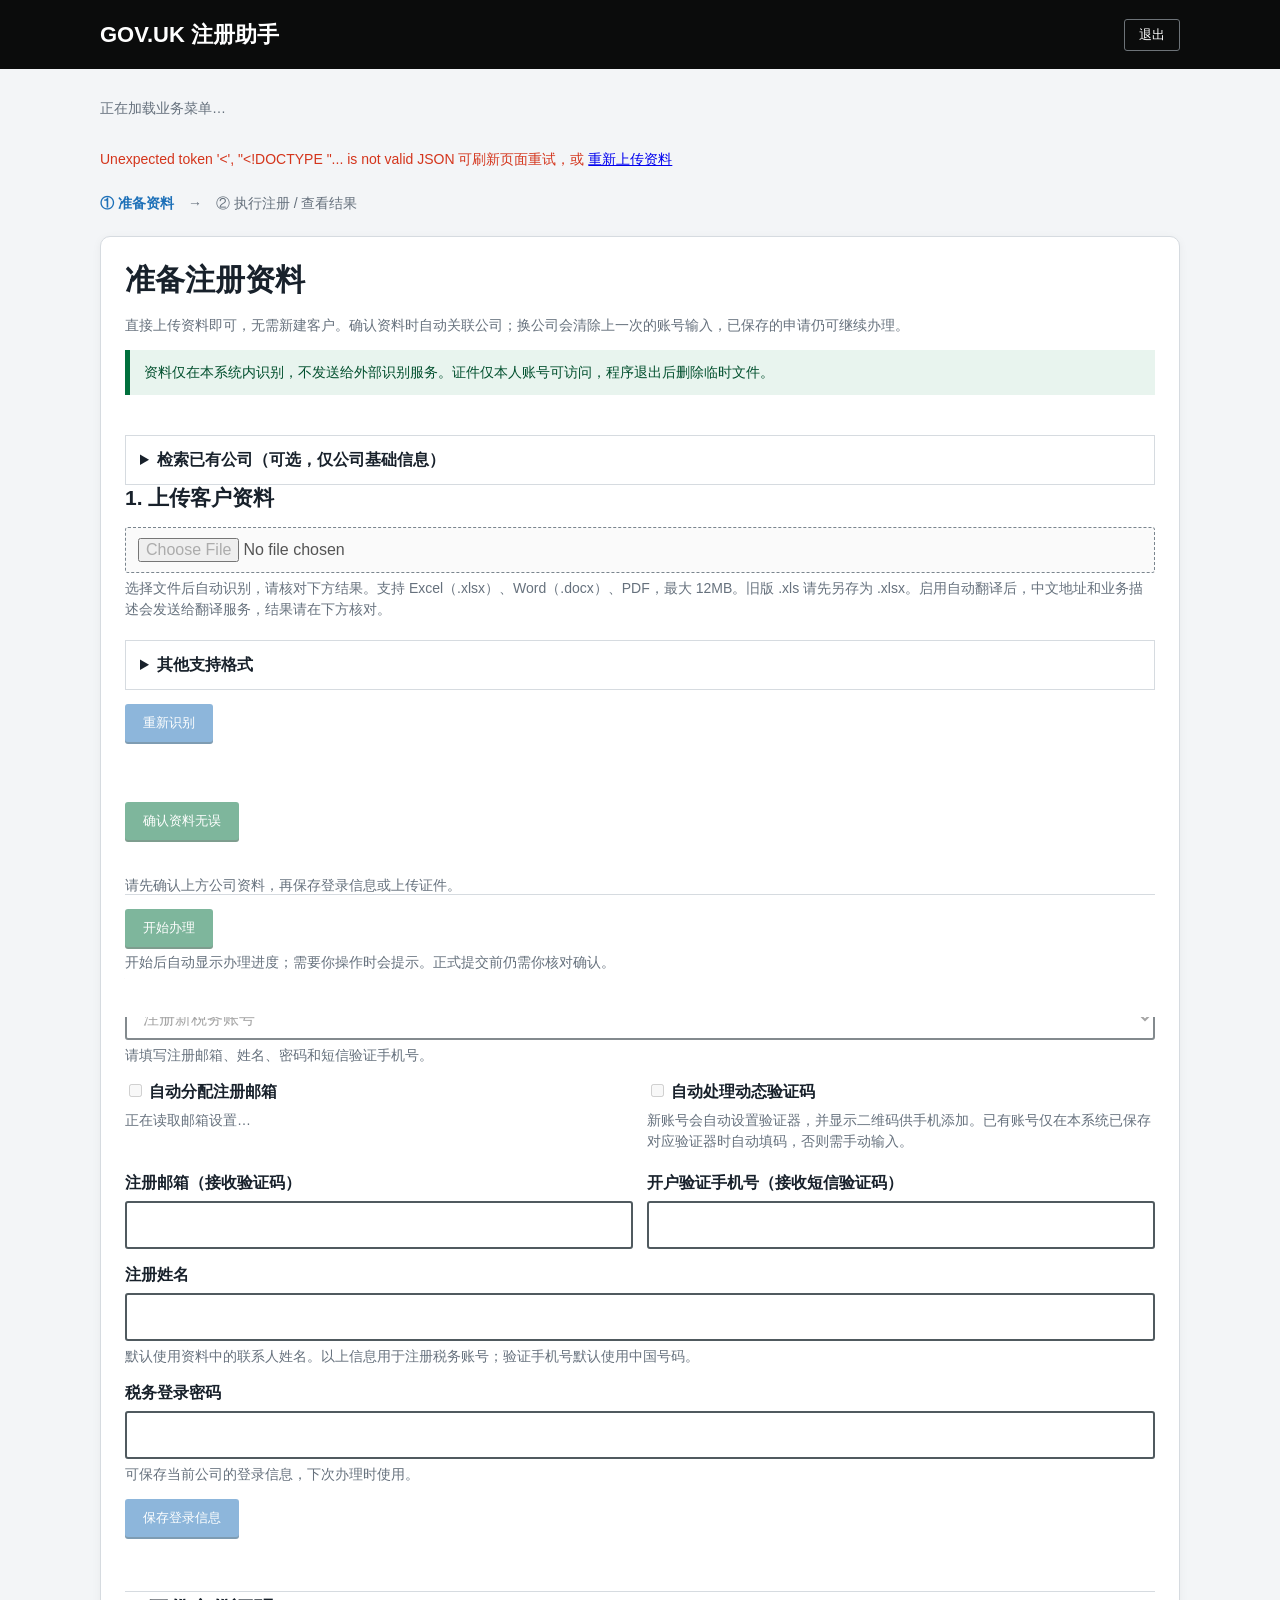
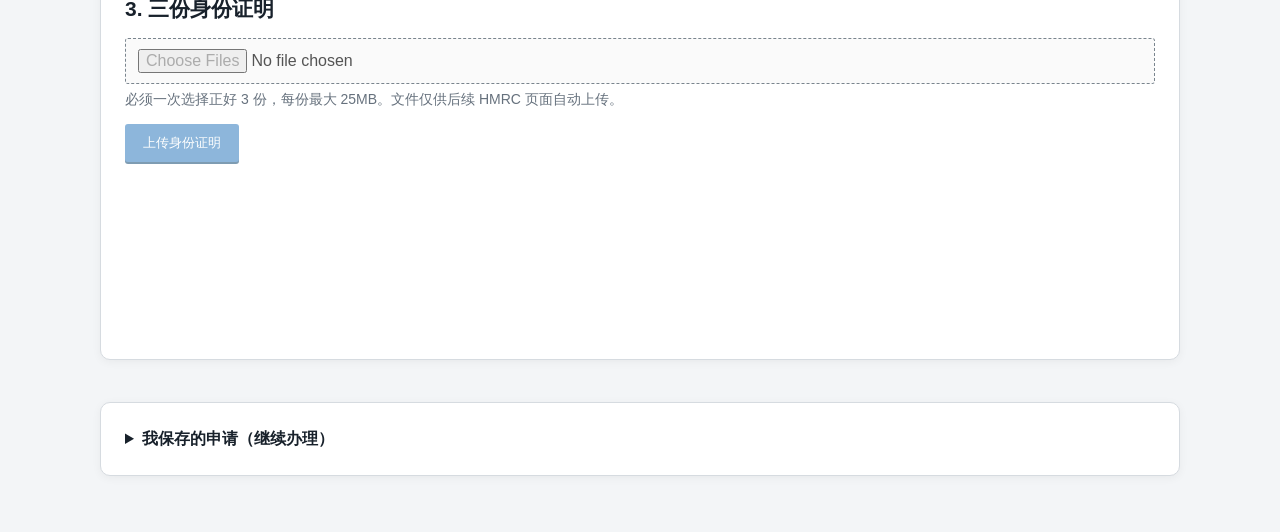
==== commit f1464838: "feat: 接入 DeepSeek 资料翻译并完善账号同步与资料核对" ====
--- a/vat_automation/static/index.html
+++ b/vat_automation/static/index.html
@@ -175,7 +175,7 @@
       <div id="source-controls">
       <h2>1. 上传客户资料</h2>
       <input id="source-document" type="file" accept=".pdf,.docx,.xlsx,.txt,.json,.csv,.tsv">
-      <div class="hint">选择文件后自动识别，请核对下方结果。支持 Excel（.xlsx）、Word（.docx）、PDF，最大 12MB。旧版 .xls 请先另存为 .xlsx。</div>
+      <div class="hint">选择文件后自动识别，请核对下方结果。支持 Excel（.xlsx）、Word（.docx）、PDF，最大 12MB。旧版 .xls 请先另存为 .xlsx。启用自动翻译后，中文地址和业务描述会发送给翻译服务，结果请在下方核对。</div>
       <details class="sub-details"><summary>其他支持格式</summary><p class="hint">也支持 TXT、JSON、CSV、TSV。</p></details>
       <button id="parse-document" class="secondary" type="button" disabled>重新识别</button>
       </div>
@@ -201,9 +201,18 @@
         <div id="imported-gateway-box" hidden>
           <p id="imported-gateway-hint" class="hint"></p>
         </div>
+        <div class="row">
+          <div id="mail-pool-options">
+            <label><input id="use-mail-pool" type="checkbox" style="width:auto" disabled> 自动分配注册邮箱</label>
+            <p id="mail-pool-hint" class="hint">正在读取邮箱设置…</p>
+          </div>
+          <div>
+            <label><input id="use-authenticator" type="checkbox" style="width:auto"> 自动处理动态验证码</label>
+            <div id="authenticator-hint" class="hint">新账号会自动设置验证器，并显示二维码供手机添加。已有账号仅在本系统已保存对应验证器时自动填码，否则需手动输入。</div>
+            <div id="authenticator-status" class="hint"></div>
+          </div>
+        </div>
         <div id="new-account-fields">
-          <label><input id="use-mail-pool" type="checkbox" style="width:auto" disabled> 自动分配注册邮箱</label>
-          <p id="mail-pool-hint" class="hint">正在读取邮箱设置…</p>
           <div class="row">
             <div><label for="email">注册邮箱（接收验证码）</label><input id="email" type="email" autocomplete="email"></div>
             <div id="signup-phone-field"><label for="phone">开户验证手机号（接收短信验证码）</label><input id="phone" type="tel" autocomplete="tel"></div>
@@ -211,9 +220,6 @@
           <label for="signup-name">注册姓名</label><input id="signup-name" autocomplete="name">
           <div class="hint">默认使用资料中的联系人姓名。以上信息用于注册税务账号；验证手机号默认使用中国号码。</div>
         </div>
-        <label><input id="use-authenticator" type="checkbox" style="width:auto"> 自动处理动态验证码</label>
-        <div id="authenticator-hint" class="hint">新账号会自动设置验证器，并显示二维码供手机添加。已有账号仅在本系统已保存对应验证器时自动填码，否则需手动输入。</div>
-        <div id="authenticator-status" class="hint"></div>
         <label for="password">税务登录密码</label>
         <input id="password" type="password" autocomplete="new-password">
         <div class="hint" id="credential-hint">可保存当前公司的登录信息，下次办理时使用。</div>
@@ -392,6 +398,7 @@
 let credentialsRemembered = false;
 let credentialsFromEnv = [];
 let credentialsStored = false;
+let gatewayInputDirty = false;
 let isAdmin = false;
 let mailPoolAvailable = false;
 let runtimeUsesMailPool = false;
@@ -681,6 +688,7 @@
   $('use-authenticator').checked = false;
   $('authenticator-status').textContent = '';
   for (const id of ['user-id','password','email','phone','gateway-user-id-input','identity-files']) $(id).value = '';
+  gatewayInputDirty = false;
   $('gateway-box').hidden = true;
   $('imported-gateway-box').hidden = true;
   $('gateway-user-id').textContent = '';
@@ -1010,6 +1018,7 @@
   const automaticMfa = $('use-authenticator').checked;
   const active = ACTIVE_STATUSES.includes(currentStatus);
   $('new-account-fields').hidden = !creating;
+  $('mail-pool-options').hidden = !creating;
   $('existing-account-fields').hidden = creating;
   for (const id of ['email', 'phone', 'signup-name']) $(id).disabled = !creating;
   $('phone').disabled = !creating || automaticMfa;
@@ -1043,7 +1052,7 @@
 showLoginFields();
 
 function fieldLabel(key) {
-  const companyLabels = {business_name:'公司正式名称', company_registration_country:'公司注册国家 / 地区（不是通讯地址）', company_identifier_type:'公司编号类型', company_registration_number:'公司注册号 / 统一社会信用代码 / 香港 BRN', company_incorporation_date:'公司成立日期'};
+  const companyLabels = {business_name:'公司正式名称', company_registration_country:'公司注册国家 / 地区', company_identifier_type:'公司编号类型', company_registration_number:'公司注册号 / 统一社会信用代码 / 香港 BRN', company_incorporation_date:'公司成立日期'};
   if (companyLabels[key]) return companyLabels[key];
   if (key === 'vat_number') return '英国 VAT 号（9 位数字，不含 GB）';
   if (currentFlow === 'eori' && key === 'vat_contact_email') return 'EORI 通知邮箱';
@@ -1083,9 +1092,9 @@
   {title:'申请人信息', fields:['full_name','first_name','last_name','birth_date'], required:['full_name','birth_date']},
   {title:'居住地址', lineKeys:['home_premises','home_street','home_locality','home_city','home_region','home_postcode','home_country'], sourceKeys:['residential_address'], sourceTitle:'原始居住地址', required:['home_premises','home_street','home_country']},
   {title:'公司信息', fields:['business_name','company_registration_country','company_identifier_type','company_registration_number','company_incorporation_date'], required:['business_name']},
-  {title:'业务与经营地址', fields:['business_description'], optionalFields:['trading_name'], optionalTitle:'选填：交易名称（不填则沿用公司正式名称）', lineKeys:['premises','street','locality','city','region','postcode','country'], sourceKeys:['business_address','business_postcode'], sourceTitle:'原始注册地址', required:['premises','street','postcode','country','business_description']},
-  {title:'个人联系方式（会进入申请）', fields:['email','phone'], required:['email','phone']},
-  {title:'公司联系方式（会进入申请）', fields:['vat_contact_email','business_phone'], required:[], hint:'公司电子邮箱来自资料中的“VAT沟通邮箱”，不会被自动分配的注册邮箱替换。'},
+  {title:'业务与经营地址', fields:['business_description'], optionalFields:['trading_name'], optionalTitle:'选填：交易名称（不填则沿用公司正式名称）', lineKeys:['premises','street','locality','city','region','postcode','country'], sourceKeys:['business_address','business_postcode','business_description_original'], sourceTitle:'原始地址与业务描述', required:['premises','street','postcode','country','business_description']},
+  {title:'个人联系方式', fields:['email','phone'], required:['email','phone']},
+  {title:'公司联系方式', fields:['vat_contact_email','business_phone'], required:[], hint:'公司电子邮箱来自资料中的“VAT沟通邮箱”，不会被自动分配的注册邮箱替换。'},
 ];
 const EORI_FIELD_GROUPS = [
   {title:'内部管理（选填）', optionalFields:['project_code'], optionalTitle:'项目编号（留空不影响 EORI 注册）', required:[]},
@@ -1273,7 +1282,7 @@
   const file = $('source-document').files[0];
   if (!file) { setMessage('parse-message', '请先选择资料文档。', 'error'); return; }
   invalidateConfirmation('正在识别，请完成后重新确认资料。');
-  setMessage('parse-message', '正在上传并识别资料…');
+  setMessage('parse-message', '正在识别资料并处理需要翻译的字段，请稍候…');
   $('imported-gateway-box').hidden = true;
   const data = new FormData(); data.append('file', file);
   parseInFlight = true;
@@ -1296,6 +1305,8 @@
         $('imported-gateway-hint').textContent = '已识别表格中的税务账号（GG）；当前正在办理，未更改登录账号。任务结束后重新识别即可自动填入。';
       } else {
         $('user-id').value = gatewayId;
+        $('gateway-user-id-input').value = gatewayId;
+        gatewayInputDirty = true;
         $('method').value = 'Government Gateway';
         signInMethodPreset = true;
         showLoginFields();
@@ -1309,7 +1320,8 @@
     const warnings = (body.warnings || []).filter(item => currentFlow !== 'eori'
       || (!item.startsWith('居住地址') && !item.startsWith('未识别到个人电子邮箱')));
     $('parse-warnings').innerHTML = warnings.map(item => `<li>${esc(item)}</li>`).join('');
-    setMessage('parse-message', '资料识别完成，请逐项检查并补充下方内容。', 'ok');
+    const translated = body.translation?.translated || [];
+    setMessage('parse-message', translated.length ? `资料识别完成，已翻译${translated.join('、')}，请核对英文结果。` : '资料识别完成，请逐项检查并补充下方内容。', 'ok');
     await previewCompany();
   } catch (error) { setMessage('parse-message', error.message, 'error'); }
   finally {
@@ -1463,6 +1475,11 @@
     if (!response.ok) throw new Error(body.detail || '启动失败');
     $('password').value = '';
     statusRevision += 1; // 丢弃启动前已发出、尚未返回的旧状态请求。
+    gatewayInputDirty = false;
+    if (method === 'Create new sign in details') {
+      $('user-id').value = '';
+      $('gateway-user-id-input').value = '';
+    }
     currentStatus = 'starting';
     runtimeUsesMailPool = useMailPool;
     runtimePoolApplicationEmail = '';
@@ -1497,36 +1514,67 @@
   $('credential-hint').textContent = '已清除保存的登录信息，下次启动请按所选登录方式填写。';
 });
 
+// 两处账号输入代表同一个登录账号，编辑任意一处时保持一致。
+for (const [source, target] of [['user-id', 'gateway-user-id-input'], ['gateway-user-id-input', 'user-id']]) {
+  $(source).addEventListener('input', () => {
+    $(target).value = $(source).value;
+    gatewayInputDirty = true;
+    setMessage('save-credentials-message', '账号已修改，请填写对应密码并保存。');
+  });
+}
+
 $('save-credentials').addEventListener('click', async () => {
   if (!customerId || !extractionConfirmed) { setMessage('save-credentials-message', '请先确认资料，再保存当前公司的登录信息。', 'error'); return; }
-  setMessage('save-credentials-message', '');
-  // 允许在保存前手改 User ID（抓取可能被页面里其它数字干扰）。
-  const response = await post('/api/credentials/save', {
-    // 解析资料后就知道项目编号，用它作为存储键（和 EORI 那轮对齐）。
-    project_code: (extractedValues.project_code || '').trim(),
-    credentials: {
-      HMRC_USER_ID: $('method').value === 'Government Gateway'
-        ? $('user-id').value || $('gateway-user-id-input').value
-        : $('gateway-user-id-input').value || $('user-id').value,
-      HMRC_EMAIL: $('email').disabled ? '' : $('email').value,
-      HMRC_PASSWORD: $('password').value,
-      HMRC_MFA_PHONE: $('phone').disabled ? '' : $('phone').value
-    }
-  });
-  const body = await response.json();
-  if (!response.ok) { setMessage('save-credentials-message', body.detail || '保存失败', 'error'); return; }
-  credentialsStored = true;
-  const saved = body.credentials || {};
-  storedHasUserId = !!saved.user_id;
-  storedHasPassword = !!saved.has_password;
-  storedHasEmail = !!saved.email;
-  storedHasPhone = !!saved.has_phone;
-  setMessage(
-    'save-credentials-message',
-    `已保存当前公司的登录信息：税务账号（GG）${saved.user_id || '（未填）'}`
-      + `${saved.has_password ? '，密码已保存' : ''}。下次办理时，已保存的项目可留空。`,
-    'ok'
-  );
+  const loginId = $('user-id').value.replace(/\s+/g, '');
+  const editedId = $('gateway-user-id-input').value.replace(/\s+/g, '');
+  if (loginId && editedId && loginId !== editedId) {
+    setMessage('save-credentials-message', '两处账号不一致，请按官方页面或邮件重新填写正确账号，两处会同步更新。', 'error'); return;
+  }
+  const userId = loginId || editedId;
+  if (userId && !/^[0-9]{12}$/.test(userId)) {
+    setMessage('save-credentials-message', '税务登录账号（GG）应为 12 位数字，请与官方页面或邮件核对。', 'error'); return;
+  }
+  setMessage('save-credentials-message', '正在保存…');
+  const revision = ++statusRevision; // 丢弃保存前仍在途的状态响应。
+  $('save-credentials').disabled = true;
+  try {
+    const response = await post('/api/credentials/save', {
+      credentials: {
+        HMRC_USER_ID: userId,
+        HMRC_EMAIL: $('email').disabled ? '' : $('email').value,
+        HMRC_PASSWORD: $('password').value,
+        HMRC_MFA_PHONE: $('phone').disabled ? '' : $('phone').value
+      }
+    });
+    const body = await response.json();
+    if (revision !== statusRevision) return;
+    if (!response.ok) throw new Error(body.detail || '保存失败');
+    statusRevision += 1; // 保存期间发出的状态响应也不能回填旧账号。
+    const saved = body.credentials || {};
+    const savedId = body.gateway_user_id || userId;
+    $('user-id').value = savedId;
+    $('gateway-user-id-input').value = savedId;
+    gatewayInputDirty = false;
+    $('gateway-user-id').textContent = savedId || saved.user_id || '';
+    $('password').value = '';
+    if (savedId) {
+      $('method').value = 'Government Gateway';
+      signInMethodPreset = loginMethodChosen = true;
+      showLoginFields();
+    }
+    credentialsRemembered = credentialsStored = true;
+    storedHasUserId = !!saved.user_id;
+    storedHasPassword = !!saved.has_password;
+    storedHasEmail = !!saved.email;
+    storedHasPhone = !!saved.has_phone;
+    $('credential-hint').textContent = `当前公司已保存账号（GG）${saved.user_id || '（未填）'}${saved.has_password ? '，密码已保存' : ''}。`;
+    setMessage('save-credentials-message', `已保存当前公司的登录信息：账号（GG）${saved.user_id || '（未填）'}。下次登录使用此账号。`, 'ok');
+    await refresh();
+  } catch (error) {
+    if (revision === statusRevision) setMessage('save-credentials-message', error.message, 'error');
+  } finally {
+    $('save-credentials').disabled = false;
+  }
 });
 
 $('send-code').addEventListener('click', async () => {
@@ -1935,8 +1983,9 @@
     $('gateway-box').hidden = !(state.gateway_user_id || stored.saved);
     $('gateway-user-id').textContent = state.gateway_user_id || stored.user_id || '';
     const gatewayInput = $('gateway-user-id-input');
-    if (state.gateway_user_id && !gatewayInput.value) {
+    if (state.gateway_user_id && !gatewayInputDirty) {
       gatewayInput.value = state.gateway_user_id;
+      $('user-id').value = state.gateway_user_id;
     }
     gatewayInput.placeholder = state.gateway_user_id
       ? '' : `留空 = 保留已存的 ${stored.user_id || ''}`;
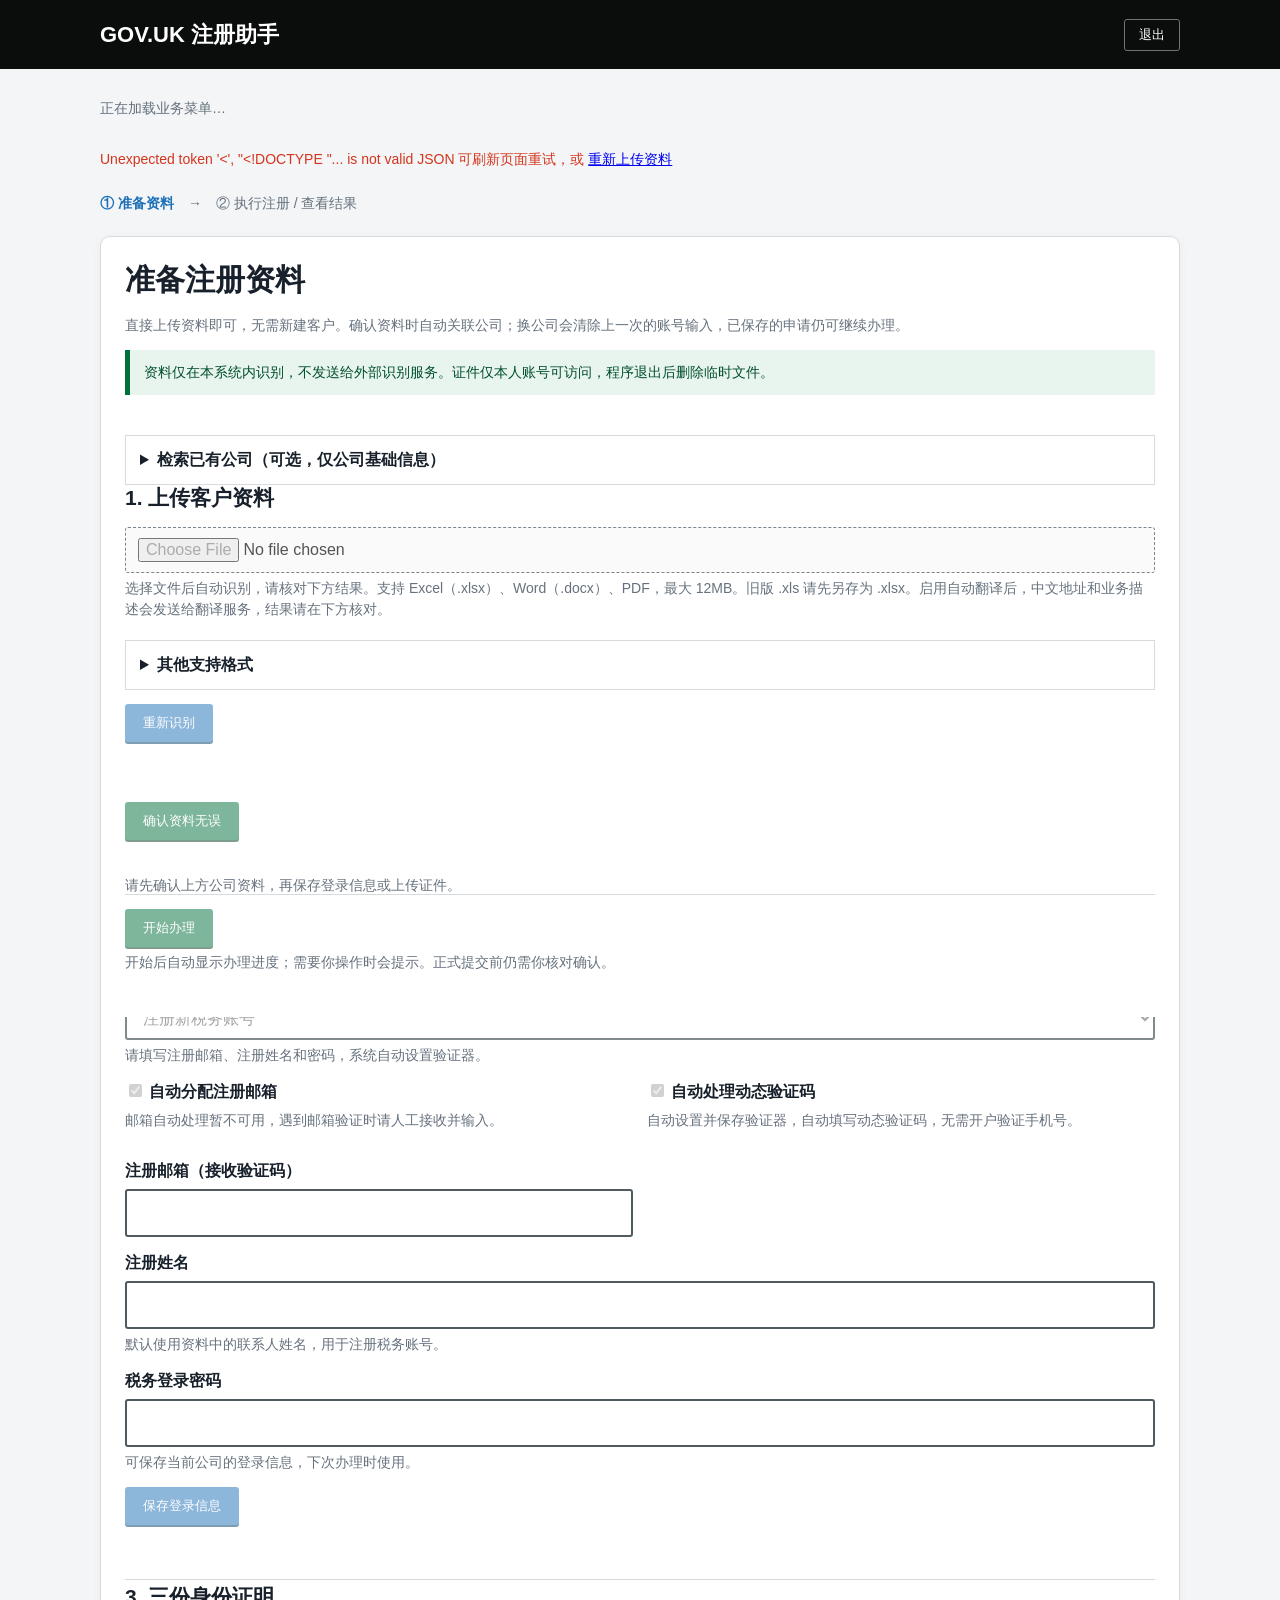
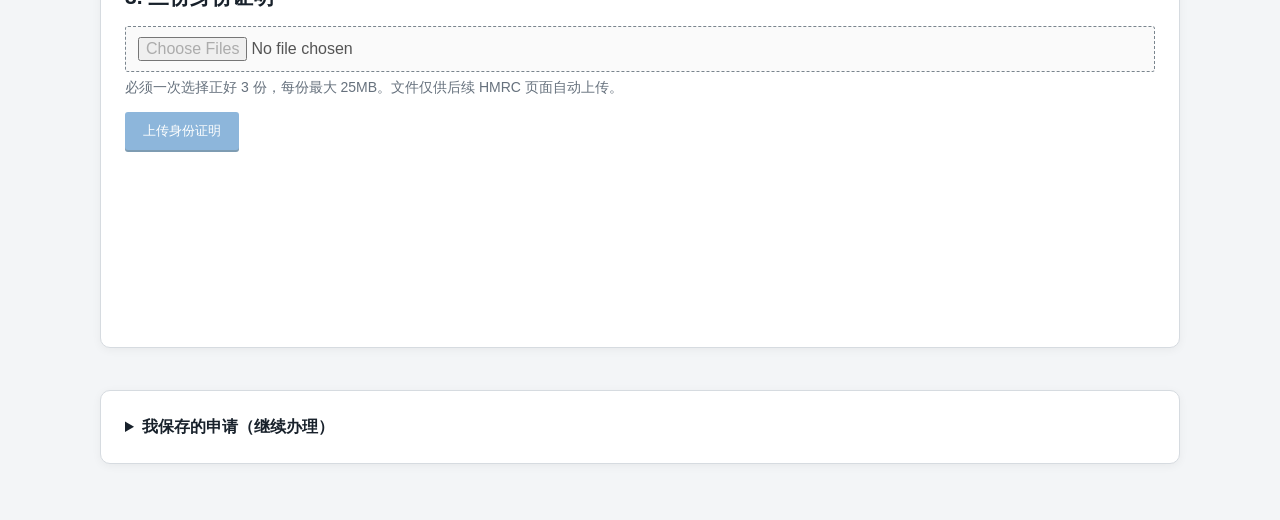
==== commit 040570fa: "fix: 完善 GG 邮箱与验证器复用并增加 tCloud 隔离部署" ====
--- a/vat_automation/static/index.html
+++ b/vat_automation/static/index.html
@@ -183,7 +183,6 @@
       <ul id="parse-warnings" class="warnings"></ul>
       <div id="extracted-groups"></div>
       <div id="company-association" class="notice" hidden role="status"></div>
-      <label id="company-independent-label" hidden><input id="company-independent" type="checkbox" style="width:auto"> 已核对提示，本次仅作为独立申请，不关联或覆盖已有公司</label>
       <button id="confirm-extraction" type="button" disabled>确认资料无误</button>
       <div id="confirm-message" class="message"></div>
     </div>
@@ -203,25 +202,29 @@
         </div>
         <div class="row">
           <div id="mail-pool-options">
-            <label><input id="use-mail-pool" type="checkbox" style="width:auto" disabled> 自动分配注册邮箱</label>
+            <label id="allocate-mail-label"><input id="use-mail-pool" type="checkbox" style="width:auto" checked disabled> 自动分配注册邮箱</label>
+            <label id="read-mail-label" hidden><input id="auto-read-email" type="checkbox" style="width:auto" checked> 自动读取已绑定邮箱验证码</label>
             <p id="mail-pool-hint" class="hint">正在读取邮箱设置…</p>
+            <p id="mail-reuse-notice" class="hint" hidden></p>
           </div>
           <div>
-            <label><input id="use-authenticator" type="checkbox" style="width:auto"> 自动处理动态验证码</label>
+            <label><input id="use-authenticator" type="checkbox" style="width:auto" checked> 自动处理动态验证码</label>
             <div id="authenticator-hint" class="hint">新账号会自动设置验证器，并显示二维码供手机添加。已有账号仅在本系统已保存对应验证器时自动填码，否则需手动输入。</div>
             <div id="authenticator-status" class="hint"></div>
           </div>
         </div>
         <div id="new-account-fields">
-          <div class="row">
-            <div><label for="email">注册邮箱（接收验证码）</label><input id="email" type="email" autocomplete="email"></div>
+          <div class="row" id="signup-contact-fields">
+            <div id="signup-email-field"><label for="email">注册邮箱（接收验证码）</label><input id="email" type="email" autocomplete="email"></div>
             <div id="signup-phone-field"><label for="phone">开户验证手机号（接收短信验证码）</label><input id="phone" type="tel" autocomplete="tel"></div>
           </div>
           <label for="signup-name">注册姓名</label><input id="signup-name" autocomplete="name">
-          <div class="hint">默认使用资料中的联系人姓名。以上信息用于注册税务账号；验证手机号默认使用中国号码。</div>
+          <div class="hint">默认使用资料中的联系人姓名，用于注册税务账号。</div>
         </div>
-        <label for="password">税务登录密码</label>
-        <input id="password" type="password" autocomplete="new-password">
+        <div id="password-field">
+          <label for="password">税务登录密码</label>
+          <input id="password" type="password" autocomplete="new-password">
+        </div>
         <div class="hint" id="credential-hint">可保存当前公司的登录信息，下次办理时使用。</div>
         <div id="gateway-box" hidden>
           <p class="hint">税务登录账号（GG）：<b id="gateway-user-id"></b></p>
@@ -229,7 +232,6 @@
           <input id="gateway-user-id-input" autocomplete="off" inputmode="numeric">
         </div>
         <button id="save-credentials" class="secondary" type="button">保存登录信息</button>
-        <button id="clear-credentials" class="secondary" type="button" hidden>清除已保存的登录信息</button>
         <div id="save-credentials-message" class="message"></div>
       </div>
 
@@ -294,6 +296,7 @@
     </div>
     <div class="task-status"><div id="status" class="status" role="status" aria-live="polite">尚未启动</div></div>
     <p id="pool-email-status" class="hint" hidden></p>
+    <p id="task-mail-notice" class="hint" hidden></p>
     <section id="authenticator-qr-card" class="card" hidden aria-labelledby="authenticator-qr-title">
       <h2 id="authenticator-qr-title">请用手机添加 Authenticator</h2>
       <div class="authenticator-qr-layout">
@@ -399,6 +402,7 @@
 let credentialsFromEnv = [];
 let credentialsStored = false;
 let gatewayInputDirty = false;
+let managedGatewayMailbox = {};
 let isAdmin = false;
 let mailPoolAvailable = false;
 let runtimeUsesMailPool = false;
@@ -684,15 +688,17 @@
   runtimeUsesMailPool = false;
   runtimePoolApplicationEmail = '';
   appliedPoolApplicationEmail = '';
-  $('use-mail-pool').checked = false;
-  $('use-authenticator').checked = false;
+  $('use-mail-pool').checked = mailPoolAvailable;
+  $('auto-read-email').checked = true;
+  $('use-authenticator').checked = true;
+  $('enable-recording').checked = false;
   $('authenticator-status').textContent = '';
   for (const id of ['user-id','password','email','phone','gateway-user-id-input','identity-files']) $(id).value = '';
   gatewayInputDirty = false;
+  managedGatewayMailbox = {};
   $('gateway-box').hidden = true;
   $('imported-gateway-box').hidden = true;
   $('gateway-user-id').textContent = '';
-  $('clear-credentials').hidden = true;
   $('credential-hint').textContent = '请填写当前公司的登录信息，不会使用上一家公司或其他用户的账号。';
   for (const id of ['identity-message','save-credentials-message']) setMessage(id, '');
   identityCount = 0;
@@ -708,23 +714,28 @@
   currentStatus = 'idle'; preparationRequested = true;
   historySignature = ''; flowOptionsSignature = '';
   clearAccountInputs();
-  $('company-independent').checked = false;
+  updateCompanyConfirmation();
   $('customer-history').hidden = true;
   history.replaceState(null, '', customerLocation(''));
   showWorkspace({status:'idle', events:[]});
 }
 
+function updateCompanyConfirmation(conflict = false) {
+  const button = $('confirm-extraction');
+  button.dataset.independent = conflict ? 'true' : 'false';
+  button.textContent = conflict ? '确认资料，作为独立申请保存' : '确认资料无误';
+}
+
 function showAssociation(result) {
   const identity = result.identity || {};
-  const titles = {new:'已识别公司：确认资料时自动建立关联。', matched:'已匹配已有公司：确认资料后关联。', conflict:'识别编号一致，但公司名称或成立日期冲突，不会自动合并。', unresolved:'本次暂不自动关联公司，可作为独立申请继续办理。'};
+  const titles = {new:'已识别公司：确认资料时自动建立关联。', matched:'已匹配已有公司：确认资料后关联。', conflict:'识别编号一致，但公司名称或成立日期冲突。请核对并修正资料；若确认当前资料无误，可点击下方按钮保存为独立申请，不关联或覆盖已有公司。', unresolved:'本次暂不自动关联公司，可作为独立申请继续办理。'};
   $('company-association').hidden = false;
   $('company-association').textContent = (titles[result.status] || '')
     + ` ${identity.jurisdiction || '注册地待核对'} · ${identity.type || '编号类型待核对'} · ${identity.number || '未提供编号'}。 `
     + (result.company ? `已有公司：${result.company.name}${result.company.incorporation_date ? '，成立日期 '+result.company.incorporation_date : ''}。 ` : '')
     + (identity.message || '')
     + ' 仅共享公司基础信息，不共享登录信息、证件或个人资料。';
-  $('company-independent-label').hidden = result.status !== 'conflict';
-  if (result.status !== 'conflict') $('company-independent').checked = false;
+  updateCompanyConfirmation(result.status === 'conflict');
 }
 
 async function previewCompany() {
@@ -740,12 +751,12 @@
     showAssociation(body);
   } catch (error) {
     if (revision !== associationRevision) return;
+    updateCompanyConfirmation();
     $('company-association').hidden = false;
     $('company-association').textContent = friendlyMessage(error.message) + '；确认资料时会重新核对，不会直接合并公司。';
   }
 }
 
-$('company-independent').addEventListener('change', () => invalidateConfirmation('请重新确认本次申请的公司资料。'));
 $('company-search-button').addEventListener('click', async () => {
   $('company-search-button').disabled = true;
   try {
@@ -924,7 +935,16 @@
       headers:{'X-CSRF-Token':csrf(), 'X-VAT-Run-ID':qr.run_id}
     });
     if (response.status === 401) { clearAuthenticatorQr(); window.location.href = '/login'; return; }
-    if (!response.ok) throw new Error('暂时无法展示二维码，自动办理不受影响。请联系管理员检查安全连接。');
+    if (!response.ok) {
+      const body = await response.json().catch(() => ({}));
+      const reason = typeof body.detail === 'string' ? body.detail : ({
+        403:'二维码访问校验未通过。',
+        404:'当前客户或任务不存在。',
+        409:'任务已变化，请刷新页面。',
+        410:'二维码展示已结束。'
+      })[response.status] || '二维码服务暂时不可用。';
+      throw new Error(`二维码未显示（${response.status}）：${reason} 此问题不影响后台自动处理验证码。`);
+    }
     const blob = await response.blob();
     if (controller.signal.aborted || revision !== statusRevision || authenticatorQrId !== qr.id || currentRunId !== qr.run_id) return;
     authenticatorQrUrl = URL.createObjectURL(blob);
@@ -933,7 +953,9 @@
     $('authenticator-qr-message').textContent = '请直接扫码添加。能否登录以本次 HMRC 绑定成功为准。';
   } catch (error) {
     if (controller.signal.aborted || authenticatorQrId !== qr.id) return;
-    $('authenticator-qr-message').textContent = error.message;
+    $('authenticator-qr-message').textContent = error instanceof TypeError
+      ? '二维码请求未完成，请确认网络连接。此问题不影响后台自动处理验证码。'
+      : error.message;
   }
 }
 
@@ -964,13 +986,17 @@
 
 function syncExtractedValues() {
   document.querySelectorAll('[data-extracted-key]').forEach(input => {
-    if (input.dataset.extractedKey === 'email' && usesPoolPersonalEmail()) return;
+    if (input.dataset.extractedKey === 'email' && usesPoolPersonalEmail() && !input.value.trim()) return;
     const value = input.dataset.extractedKey === 'vat_number'
       ? normalizeVatNumber(input.value) : input.value.trim();
     if (input.dataset.extractedKey === 'vat_number') input.value = value;
     if (value) extractedValues[input.dataset.extractedKey] = value;
     else delete extractedValues[input.dataset.extractedKey];
   });
+  delete extractedValues.project_code;
+  const businessName = (extractedValues.business_name || '').trim();
+  if (businessName) extractedValues.application_reference = `UK-${businessName}`;
+  else delete extractedValues.application_reference;
 }
 
 function invalidateConfirmation(message='') {
@@ -978,72 +1004,147 @@
   if (message) setMessage('confirm-message', message, 'error');
 }
 
+function managedApplicationEmail() {
+  if (ACTIVE_STATUSES.includes(currentStatus)) return runtimePoolApplicationEmail;
+  const gateway = $('user-id').value.replace(/\s+/g, '') || (!gatewayInputDirty ? managedGatewayMailbox.gateway : '');
+  return $('method').value === 'Government Gateway' && $('auto-read-email').checked && mailPoolAvailable
+    && gateway === managedGatewayMailbox.gateway ? managedGatewayMailbox.email || '' : '';
+}
+
 function usesPoolPersonalEmail() {
   if (currentFlow !== 'vat') return false;
-  if (ACTIVE_STATUSES.includes(currentStatus)) return runtimeUsesMailPool;
-  return $('method').value === 'Create new sign in details' && mailPoolAvailable && $('use-mail-pool').checked;
+  if (ACTIVE_STATUSES.includes(currentStatus)) return runtimeUsesMailPool || !!runtimePoolApplicationEmail;
+  return !!managedApplicationEmail() || ($('method').value === 'Create new sign in details' && mailPoolAvailable && $('use-mail-pool').checked);
 }
 
 function syncPoolPersonalEmailField() {
   const input = document.querySelector('[data-extracted-key="email"]');
   if (!input || currentFlow !== 'vat') return;
   const automatic = usesPoolPersonalEmail();
+  const active = ACTIVE_STATUSES.includes(currentStatus);
+  const email = managedApplicationEmail();
+  const previous = input.value;
   const wasAutomatic = input.dataset.poolPersonal === 'true';
   if (automatic) {
-    if (!wasAutomatic) {
-      if (input.value.trim()) extractedValues.email = input.value.trim();
-      else delete extractedValues.email;
-    }
-    input.value = ACTIVE_STATUSES.includes(currentStatus) ? runtimePoolApplicationEmail : '';
+    if (!wasAutomatic) input.dataset.originalEmail = input.value;
+    input.value = email;
+    if (email) extractedValues.email = email;
   } else if (wasAutomatic) {
-    input.value = extractedValues.email || '';
-  }
+    input.value = input.dataset.originalEmail || '';
+    delete input.dataset.originalEmail;
+    if (input.value.trim()) extractedValues.email = input.value.trim();
+    else delete extractedValues.email;
+  }
+  if (!active && previous !== input.value) invalidateConfirmation('VAT 个人邮箱已更新，请重新确认资料。');
   input.dataset.poolPersonal = String(automatic);
   input.readOnly = automatic;
   input.placeholder = automatic ? '开始办理后自动分配，与税务账号注册邮箱相同' : '';
   const hint = $('personal-email-pool-hint');
   if (hint) {
-    hint.hidden = !automatic;
-    hint.textContent = '个人邮箱将改用系统分配的注册邮箱，并提交给税务局；公司电子邮箱不变。支持自动获取验证码时会自动填写，否则会提示你输入。';
+    const missingManaged = !automatic && $('method').value === 'Government Gateway' && $('auto-read-email').checked;
+    hint.hidden = !automatic && !missingManaged;
+    hint.textContent = email
+      ? '已使用当前 GG 绑定的托管邮箱作为 VAT 个人邮箱，并从该邮箱读取验证码；公司电子邮箱不变。'
+      : missingManaged ? '尚未确认当前 GG 的托管邮箱，暂用这里填写的地址，该邮箱验证码可能需要手动输入。'
+        : '个人邮箱将使用系统分配的注册邮箱，并自动读取验证码；公司电子邮箱不变。';
   }
   updateGroupBadges();
 }
 
+function syncEoriNotificationEmail() {
+  if (currentFlow !== 'eori') return;
+  const input = document.querySelector('[data-extracted-key="vat_contact_email"]');
+  if (!input) return;
+  const active = ACTIVE_STATUSES.includes(currentStatus);
+  const email = managedApplicationEmail();
+  const previous = input.value;
+  if (email) {
+    if (input.dataset.ggManaged !== 'true') input.dataset.originalEmail = input.value;
+    input.value = email;
+  } else if (input.dataset.ggManaged === 'true') {
+    input.value = input.dataset.originalEmail || '';
+    delete input.dataset.originalEmail;
+  }
+  input.dataset.ggManaged = String(!!email);
+  input.readOnly = !!email;
+  extractedValues.vat_contact_email = input.value.trim();
+  if (!active && previous !== input.value) invalidateConfirmation('EORI 通知邮箱已更新，请重新确认资料。');
+  const hint = $('eori-email-hint');
+  if (hint) hint.textContent = email
+    ? '已使用当前 GG 绑定的托管邮箱，海关通知和邮箱验证码都会发送到此地址。'
+    : ($('method').value === 'Government Gateway' && $('auto-read-email').checked
+      ? '尚未确认当前 GG 的托管邮箱，当前仍使用这里填写的地址；请核对 GG 账号及绑定信息，该邮箱可能需要手动接码。'
+      : '勾选自动读取后，会使用当前 GG 绑定的托管邮箱；新建 GG 使用系统分配邮箱。未托管时使用这里填写的地址，并手动接码。');
+  updateGroupBadges();
+}
+
 function missingExtractedField(key) {
+  if (key === 'business_description' && /\[(products|platforms)\]/i.test(currentFieldValue(key))) return true;
   return !(key === 'email' && usesPoolPersonalEmail()) && !currentFieldValue(key);
 }
 
 function showLoginFields() {
   const creating = $('method').value === 'Create new sign in details';
   const automaticMfa = $('use-authenticator').checked;
+  const automaticEmail = mailPoolAvailable && $('use-mail-pool').checked;
+  const defaultSignupPassword = creating && credentialsFromEnv.includes('HMRC_PASSWORD');
   const active = ACTIVE_STATUSES.includes(currentStatus);
   $('new-account-fields').hidden = !creating;
-  $('mail-pool-options').hidden = !creating;
+  $('allocate-mail-label').hidden = !creating;
+  $('read-mail-label').hidden = creating;
+  $('auto-read-email').disabled = active || !mailPoolAvailable;
   $('existing-account-fields').hidden = creating;
   for (const id of ['email', 'phone', 'signup-name']) $(id).disabled = !creating;
   $('phone').disabled = !creating || automaticMfa;
   $('signup-phone-field').hidden = automaticMfa;
+  $('signup-email-field').hidden = automaticEmail;
+  $('signup-contact-fields').hidden = automaticEmail && automaticMfa;
+  $('authenticator-hint').textContent = creating
+    ? '自动设置并保存验证器，自动填写动态验证码，无需开户验证手机号。'
+    : '已保存当前账号验证器时可自动填写动态验证码，否则使用原绑定方式手动输入。';
+  $('authenticator-status').hidden = creating && $('authenticator-status').dataset.status !== 'unavailable';
   $('use-authenticator').disabled = active;
   if (automaticMfa || !isAdmin) $('fresh').checked = true;
   $('fresh').disabled = active || automaticMfa || $('enable-recording').checked;
-  $('email').disabled = !creating || (mailPoolAvailable && $('use-mail-pool').checked);
-  $('email').placeholder = mailPoolAvailable && $('use-mail-pool').checked ? '开始办理后自动分配，无需填写' : '';
+  $('email').disabled = !creating || automaticEmail;
+  $('email').placeholder = automaticEmail ? '开始办理后自动分配，无需填写' : '';
   $('use-mail-pool').disabled = !creating || !mailPoolAvailable || ACTIVE_STATUSES.includes(currentStatus);
+  $('mail-pool-hint').textContent = mailPoolAvailable
+    ? (creating ? '自动分配注册邮箱并读取验证码；VAT 个人邮箱或 EORI 通知邮箱使用同一地址。'
+      : (currentFlow === 'eori' ? '自动将 EORI 通知邮箱设为当前 GG 绑定的托管邮箱，并从该邮箱接码；未托管时保留填写值，手动接码。'
+        : '将 VAT 个人邮箱设为当前 GG 的托管邮箱并自动接码，不分配新邮箱；未托管时使用填写的邮箱并手动接码。'))
+    : '邮箱自动处理暂不可用，遇到邮箱验证时请人工接收并输入。';
   $('user-id').disabled = creating;
   $('password').autocomplete = creating ? 'new-password' : 'current-password';
+  $('password-field').hidden = defaultSignupPassword;
+  $('password').disabled = defaultSignupPassword;
+  $('credential-hint').hidden = defaultSignupPassword;
+  const nameAndPassword = defaultSignupPassword ? '注册姓名' : '注册姓名和密码';
   $('method-hint').textContent = creating
-    ? (automaticMfa ? '请确认注册邮箱、姓名和密码。系统自动设置验证器，无需短信验证手机号；申请联系手机号仍需填写。' : '请填写注册邮箱、姓名、密码和短信验证手机号。')
+    ? (automaticEmail && automaticMfa ? `系统自动分配注册邮箱并设置验证器，请确认${nameAndPassword}。`
+      : automaticMfa ? `请填写注册邮箱、${nameAndPassword}，系统自动设置验证器。`
+        : automaticEmail ? `系统自动分配注册邮箱，请填写${nameAndPassword}及短信验证手机号。`
+          : `请填写注册邮箱、${nameAndPassword}及短信验证手机号。`)
     : '使用已有账号和密码登录，无需填写注册邮箱或手机号；验证码使用该账号原有的接收方式。';
   document.querySelectorAll('[data-use-signup-email]').forEach(button => { button.hidden = !creating; });
   syncPoolPersonalEmailField();
+  syncEoriNotificationEmail();
 }
 
 $('method').addEventListener('change', () => {
   signInMethodPreset = true;
   loginMethodChosen = true;
+  if ($('method').value === 'Create new sign in details') {
+    $('use-mail-pool').checked = mailPoolAvailable;
+    $('use-authenticator').checked = true;
+    $('enable-recording').checked = false;
+  }
   showLoginFields();
 });
 $('use-mail-pool').addEventListener('change', showLoginFields);
+$('auto-read-email').addEventListener('change', showLoginFields);
+$('user-id').addEventListener('input', () => { gatewayInputDirty = true; showLoginFields(); });
+$('gateway-user-id-input').addEventListener('input', () => setTimeout(showLoginFields, 0));
 $('use-authenticator').addEventListener('change', () => {
   if ($('use-authenticator').checked) $('enable-recording').checked = false;
   showLoginFields();
@@ -1058,7 +1159,6 @@
   if (currentFlow === 'eori' && key === 'vat_contact_email') return 'EORI 通知邮箱';
   if (key === 'vat_contact_email') return '公司电子邮箱';
   if (key === 'business_phone') return '公司联系电话';
-  if (currentFlow === 'eori' && key === 'project_code') return '项目编号（选填，仅用于本地管理）';
   return extractedLabels[key] || key;
 }
 
@@ -1088,7 +1188,6 @@
 
 // 与 HMRC Check your answers 的 section 对齐：准备页按同一套分组预演。
 const FIELD_GROUPS = [
-  {title:'项目信息', fields:['project_code','application_reference'], required:['project_code','application_reference']},
   {title:'申请人信息', fields:['full_name','first_name','last_name','birth_date'], required:['full_name','birth_date']},
   {title:'居住地址', lineKeys:['home_premises','home_street','home_locality','home_city','home_region','home_postcode','home_country'], sourceKeys:['residential_address'], sourceTitle:'原始居住地址', required:['home_premises','home_street','home_country']},
   {title:'公司信息', fields:['business_name','company_registration_country','company_identifier_type','company_registration_number','company_incorporation_date'], required:['business_name']},
@@ -1097,7 +1196,6 @@
   {title:'公司联系方式', fields:['vat_contact_email','business_phone'], required:[], hint:'公司电子邮箱来自资料中的“VAT沟通邮箱”，不会被自动分配的注册邮箱替换。'},
 ];
 const EORI_FIELD_GROUPS = [
-  {title:'内部管理（选填）', optionalFields:['project_code'], optionalTitle:'项目编号（留空不影响 EORI 注册）', required:[]},
   {title:'企业信息', fields:['business_name','company_registration_country','company_identifier_type','company_registration_number','company_incorporation_date'], required:['business_name','company_incorporation_date']},
   {title:'公司注册地址', lineKeys:['premises','street','locality','city','region','postcode','country'], sourceKeys:['business_address','business_postcode'], sourceTitle:'原始注册地址', required:['premises','street','city','postcode','country']},
   {title:'已有英国 VAT 登记信息', fields:['vat_number','vat_registration_date'], required:['vat_number','vat_registration_date']},
@@ -1130,8 +1228,15 @@
     return `<div class="wide">
       <label for="eori-notification-email">EORI 通知邮箱（必填）</label>
       <input id="eori-notification-email" type="email" required data-extracted-key="vat_contact_email" value="${value}" aria-describedby="eori-email-hint">
-      <div id="eori-email-hint" class="hint">用于接收海关通知及邮箱验证码，可与注册邮箱不同。如资料中有“VAT沟通邮箱”会自动填入，请确认能接收邮件；留空不会自动使用注册邮箱。</div>
+      <div id="eori-email-hint" class="hint">自动读取开启时使用当前 GG 的托管邮箱接收通知和验证码；未托管时使用填写的邮箱，手动接码。</div>
       <button type="button" class="secondary" data-use-signup-email>使用注册邮箱</button>
+    </div>`;
+  }
+  if (key === 'business_description' && !(extractedValues[key] || '').trim()) {
+    return `<div class="wide">
+      <label for="business-description">${esc(label)}</label>
+      <textarea id="business-description" data-extracted-key="business_description">Ecommerce seller selling [products] through [platforms]</textarea>
+      <div class="hint">将 [products] 替换为英文产品名称，将 [platforms] 替换为实际平台，如 Amazon 或 Mercado Libre；也可直接改写整段描述。</div>
     </div>`;
   }
   const control = key === 'business_description'
@@ -1201,7 +1306,8 @@
   const groups = fieldGroups();
   const knownGroups = currentFlow === 'eori' ? [...FIELD_GROUPS, ...EORI_FIELD_GROUPS] : groups;
   const known = new Set(knownGroups.flatMap(group => [...(group.fields||[]), ...(group.optionalFields||[]), ...(group.lineKeys||[]), ...(group.sourceKeys||[])]));
-  const extras = Object.keys(extractedLabels).filter(key => !known.has(key));
+  // 兼容旧初稿标签：已移除的项目编号和自动生成的参考名称不再展示。
+  const extras = Object.keys(extractedLabels).filter(key => !known.has(key) && !['project_code','application_reference'].includes(key));
   renderedGroups = extras.length ? [...groups, {title:'其他字段', fields:extras, required:[], collapsed:currentFlow !== 'eori'}] : [...groups];
   const wrap = $('extracted-groups');
   wrap.innerHTML = renderedGroups.map(renderGroupSection).join('')
@@ -1354,7 +1460,11 @@
   const confirmedValues = JSON.stringify(extractedValues);
   $('confirm-extraction').disabled = true;
   try {
-    const response = await post('/api/company/confirm', {values:extractedValues, independent:$('company-independent').checked});
+    const response = await post('/api/company/confirm', {
+      values:extractedValues, independent:$('confirm-extraction').dataset.independent === 'true',
+      auto_read_email:$('method').value === 'Government Gateway' && mailPoolAvailable && $('auto-read-email').checked,
+      gateway_user_id:$('user-id').value.replace(/\s+/g, '')
+    });
     const body = await response.json();
     if (!response.ok) throw new Error(body.detail || '保存客户资料失败');
     syncExtractedValues();
@@ -1367,6 +1477,11 @@
     if (previousId && previousId !== customerId) clearAccountInputs();
     if (!loginMethodChosen && !$('user-id').value.trim()) signInMethodPreset = false;
     extractedValues = body.values;
+    managedGatewayMailbox = body.managed_gateway_mailbox || {};
+    if (managedGatewayMailbox.email && managedGatewayMailbox.gateway && !$('user-id').value.trim()) {
+      $('user-id').value = managedGatewayMailbox.gateway;
+      $('gateway-user-id-input').value = managedGatewayMailbox.gateway;
+    }
     statusRevision += 1;
     flowOptionsSignature = ''; historySignature = '';
     if (!ACTIVE_STATUSES.includes(currentStatus)) preparationRequested = true;
@@ -1385,7 +1500,7 @@
   if (['business_name','company_registration_country','company_identifier_type','company_registration_number','company_incorporation_date'].includes(event.target.dataset.extractedKey)) {
     if (customerId && !ACTIVE_STATUSES.includes(currentStatus)) detachCompany();
     associationRevision += 1;
-    $('company-independent').checked = false;
+    updateCompanyConfirmation();
     clearTimeout(associationTimer);
     associationTimer = setTimeout(previewCompany, 350);
   }
@@ -1433,6 +1548,7 @@
   const method = $('method').value;
   const useAuthenticator = $('use-authenticator').checked;
   const useMailPool = method === 'Create new sign in details' && mailPoolAvailable && $('use-mail-pool').checked;
+  const autoReadEmail = useMailPool || (method === 'Government Gateway' && mailPoolAvailable && $('auto-read-email').checked);
   if (useMailPool && !/^[^\s@]+@[^\s@]+$/.test(extractedValues.vat_contact_email || '')) {
     setMessage('form-error', '请先填写公司电子邮箱 / EORI 通知邮箱；系统分配的注册邮箱不会替代它。', 'error'); return;
   }
@@ -1455,7 +1571,7 @@
     setMessage('form-error', '请填写税务登录密码。', 'error'); return;
   }
   const credentials = {
-    HMRC_SIGN_IN_METHOD:method, HMRC_PASSWORD:$('password').value,
+    HMRC_SIGN_IN_METHOD:method, HMRC_PASSWORD:$('password').disabled ? '' : $('password').value,
     HMRC_IS_TAX_AGENT:'No', HMRC_ACCESS_AS_BUSINESS:'Yes'
   };
   if (method === 'Government Gateway') {
@@ -1470,7 +1586,7 @@
   startInFlight = true;
   $('start').disabled = true;
   try {
-    const response = await post('/api/start', {fresh_session:!isAdmin || $('fresh').checked, resume:false, enable_recording:isAdmin && $('enable-recording').checked, use_mail_pool:useMailPool, use_authenticator:useAuthenticator, credentials, extracted_values:extractedValues, extracted_confirmed:extractionConfirmed});
+    const response = await post('/api/start', {fresh_session:!isAdmin || $('fresh').checked, resume:false, enable_recording:isAdmin && $('enable-recording').checked, use_mail_pool:useMailPool, auto_read_email:autoReadEmail, use_authenticator:useAuthenticator, credentials, extracted_values:extractedValues, extracted_confirmed:extractionConfirmed});
     const body = await response.json();
     if (!response.ok) throw new Error(body.detail || '启动失败');
     $('password').value = '';
@@ -1501,19 +1617,6 @@
   }
 });
 
-$('clear-credentials').addEventListener('click', async () => {
-  setMessage('form-error', '');
-  const response = await post('/api/credentials/clear', {});
-  const body = await response.json();
-  if (!response.ok) { setMessage('form-error', body.detail || '清除失败', 'error'); return; }
-  credentialsRemembered = false;
-  credentialsStored = false;
-  storedHasUserId = storedHasPassword = storedHasEmail = storedHasPhone = false;
-  $('password').value = '';
-  $('clear-credentials').hidden = true;
-  $('credential-hint').textContent = '已清除保存的登录信息，下次启动请按所选登录方式填写。';
-});
-
 // 两处账号输入代表同一个登录账号，编辑任意一处时保持一致。
 for (const [source, target] of [['user-id', 'gateway-user-id-input'], ['gateway-user-id-input', 'user-id']]) {
   $(source).addEventListener('input', () => {
@@ -1542,7 +1645,7 @@
       credentials: {
         HMRC_USER_ID: userId,
         HMRC_EMAIL: $('email').disabled ? '' : $('email').value,
-        HMRC_PASSWORD: $('password').value,
+        HMRC_PASSWORD: $('password').disabled ? '' : $('password').value,
         HMRC_MFA_PHONE: $('phone').disabled ? '' : $('phone').value
       }
     });
@@ -1908,6 +2011,7 @@
     showAdmin(state.admin);
     runtimeUsesMailPool = !!state.use_mail_pool;
     runtimePoolApplicationEmail = state.pool_application_email || '';
+    managedGatewayMailbox = state.managed_gateway_mailbox || {};
     const poolEmailKey = `${state.run?.id || ''}:${runtimePoolApplicationEmail}`;
     if (currentFlow === 'vat' && runtimePoolApplicationEmail && poolEmailKey !== appliedPoolApplicationEmail) {
       extractedValues.email = runtimePoolApplicationEmail;
@@ -1915,23 +2019,34 @@
       if (personalEmail) personalEmail.value = runtimePoolApplicationEmail;
       appliedPoolApplicationEmail = poolEmailKey;
     }
+    if (currentFlow === 'eori' && runtimePoolApplicationEmail && poolEmailKey !== appliedPoolApplicationEmail) {
+      extractedValues.vat_contact_email = runtimePoolApplicationEmail;
+      const notificationEmail = document.querySelector('[data-extracted-key="vat_contact_email"]');
+      if (notificationEmail) notificationEmail.value = runtimePoolApplicationEmail;
+      appliedPoolApplicationEmail = poolEmailKey;
+    }
     if (ACTIVE_STATUSES.includes(currentStatus)) $('use-authenticator').checked = !!state.authenticator?.enabled;
+    if (ACTIVE_STATUSES.includes(currentStatus)) $('auto-read-email').checked = !!state.auto_read_email;
+    $('mail-reuse-notice').hidden = !state.mail_notice;
+    $('mail-reuse-notice').textContent = state.mail_notice || '';
+    $('task-mail-notice').hidden = !state.mail_notice;
+    $('task-mail-notice').textContent = state.mail_notice || '';
+    $('authenticator-status').dataset.status = state.authenticator?.status || '';
     $('authenticator-status').textContent = ({
       active:'当前账号已保存验证器，勾选后可自动填写动态验证码。',
       pending:'当前账号的验证器尚未确认绑定成功。请联系管理员核实，不要重复注册或重新绑定。',
       unavailable:'自动处理动态验证码暂不可用，请联系管理员；已有账号仍可使用原验证器手动输入。',
       missing:'当前账号尚未保存验证器；使用已有账号登录时，需要手动输入动态验证码，不会重新绑定。'
     })[state.authenticator?.status] || '';
+    const wasMailPoolAvailable = mailPoolAvailable;
     mailPoolAvailable = !!state.mail_pool?.enabled;
     if (!mailPoolAvailable) $('use-mail-pool').checked = false;
-    $('mail-pool-hint').textContent = mailPoolAvailable
-      ? `勾选后自动分配邮箱，${state.mail_pool.auto_code ? '注册账号的邮箱验证码可自动填写。' : '注册账号的邮箱验证码暂需手动输入。'}${currentFlow === 'vat' ? `个人电子邮箱也使用同一地址，${state.mail_pool.vat_auto_code ? '首次验证可自动填码' : '验证码需手动输入'}；公司电子邮箱不变。` : 'EORI 通知邮箱不变。'}`
-      : '自动分配邮箱暂不可用，请手动填写可用邮箱，或联系管理员。';
+    else if (!wasMailPoolAvailable && !ACTIVE_STATUSES.includes(currentStatus)) $('use-mail-pool').checked = true;
     $('mail-pool-diagnostics').textContent = isAdmin
       ? `邮箱池：已检查 ${state.mail_pool?.ready ?? 0}/${state.mail_pool?.total ?? 0}。${state.mail_pool?.error || ''}` : '';
     $('pool-email-status').hidden = !state.pool_email;
     $('pool-email-status').textContent = state.pool_email
-      ? (state.pool_application_email ? `本次注册邮箱 / VAT 个人电子邮箱：${state.pool_email}（公司电子邮箱保持不变）` : `本次注册邮箱：${state.pool_email}（EORI 通知邮箱保持不变）`) : '';
+      ? (state.pool_application_email ? `本次 GG 邮箱 / ${currentFlow === 'eori' ? 'EORI 通知邮箱' : 'VAT 个人电子邮箱'}：${state.pool_email}` : `本次 GG 托管邮箱：${state.pool_email}；申请联系邮箱按资料填写。`) : '';
     showLoginFields();
     if (currentRunId && state.run?.id && currentRunId !== state.run.id) {
       $('code').value = '';
@@ -1977,7 +2092,6 @@
     if (stopping) $('review-submit-consent').checked = false;
     identityCount = state.identity_documents ?? 0;
     credentialsRemembered = !!state.credentials_saved;
-    $('clear-credentials').hidden = !credentialsRemembered;
     credentialsFromEnv = state.credentials_env || [];
     const stored = state.credentials_stored || {};
     $('gateway-box').hidden = !(state.gateway_user_id || stored.saved);
@@ -2019,8 +2133,9 @@
       // 该客户已存过 GG 账号就预选 Government Gateway，否则用流程配置的默认方式。
       $('method').value = storedHasUserId ? 'Government Gateway' : state.sign_in_method;
       signInMethodPreset = true;
-      showLoginFields();
-    }
+    }
+    // 先更新 GG 输入框和登录方式，再同步通知邮箱，避免预览沿用上一账号。
+    showLoginFields();
     const required = Number(state.identity_required ?? 3);
     if (required !== identityRequired) {
       identityRequired = required;
